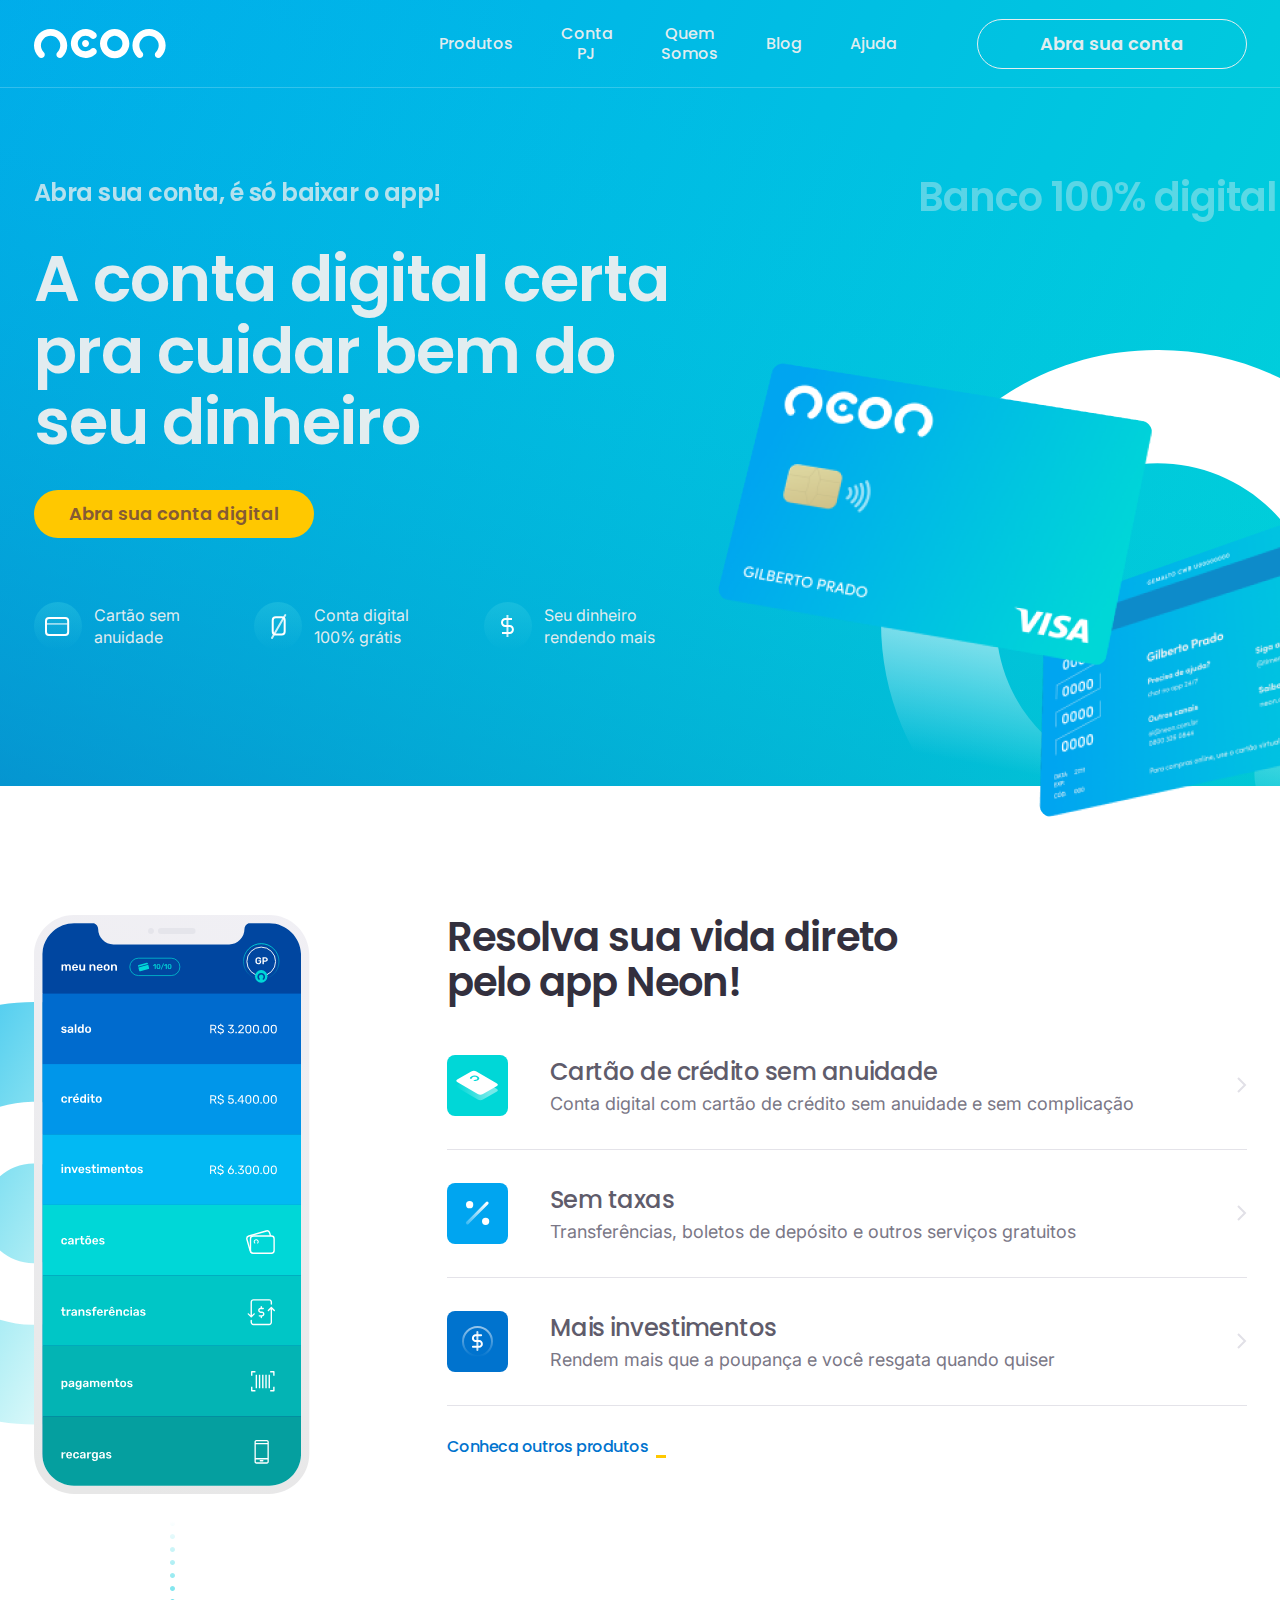
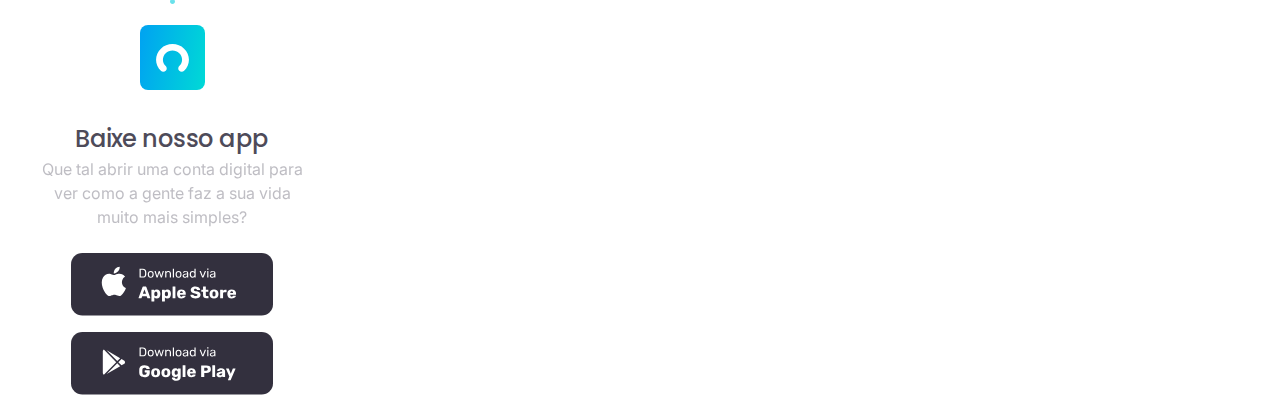
==== neon/index.html @ a4ff8232 "-neon s-card-right informacao" ====
<!DOCTYPE html>
<html lang="en">

<head>
    <meta charset="UTF-8">
    <meta http-equiv="X-UA-Compatible" content="IE=edge">
    <meta name="viewport" content="width=device-width, initial-scale=1.0">
    <title>Neon | A conta digital dos brasileiros</title>

    <!-- CSS -->
    <link rel="stylesheet" href="./src/styles/style.css">

    <!-- Google Fonts -->
    <link rel="preconnect" href="https://fonts.googleapis.com">
    <link rel="preconnect" href="https://fonts.gstatic.com" crossorigin>
    <link href="https://fonts.googleapis.com/css2?family=Inter&family=Poppins:wght@600;700&display=swap"
        rel="stylesheet">
</head>

<body>
    <header>
        <div class="container">
            <a href="" class="logo">
                <img src="./src/assets/img/logo.svg" alt="Logo Neon">
            </a>
            <nav>
                <ul>
                    <li><a href="">Produtos</a></li>
                    <li><a href="">Conta PJ</a></li>
                    <li><a href="">Quem Somos</a></li>
                    <li><a href="">Blog</a></li>
                    <li><a href="">Ajuda</a></li>
                </ul>
                <button class="btn-secondary white">Abra sua conta</button>
            </nav>
        </div>
    </header>

    <section class="s-hero">
        <div class="container">
            <div class="s-hero-left">
                <h3>
                    Abra sua conta, é só baixar o app!
                </h3>
                <h1>
                    A conta digital certa pra cuidar bem do seu dinheiro
                </h1>
                <button class="btn-primary">
                    Abra sua conta digital
                </button>

                <ul>
                    <li class="vantagens">
                        <div class="icon">
                            <img src="./src/assets/img/icon-anuidade.svg" alt="">
                        </div>
                        <span>
                            Cartão sem <br>anuidade
                        </span>
                    </li>
                    <li class="vantagens">
                        <div class="icon">
                            <img src="./src/assets/img/icon-conta-digital.svg" alt="">
                        </div>
                        <span>
                            Conta digital <br>100% grátis
                        </span>
                    </li>
                    <li class="vantagens">
                        <div class="icon">
                            <img src="./src/assets/img/icon-dinheiro.svg" alt="">
                        </div>
                        <span>
                            Seu dinheiro <br>rendendo mais
                        </span>
                    </li>
                </ul>
            </div>
            <div class="s-hero-right">
                <h2>Banco 100% digital</h2>
                <div class="image">
                    <img src="./src/assets/img/card-neon-frnt.png" class="card-front" alt="Cartão Front">
                    <img src="./src/assets/img/card-neon-back.png" class="card-back" alt="Cartão Back">
                    <img src="./src/assets/img/circle-cards-neon.svg" class="circle" alt="">
                </div>
            </div>
        </div>
    </section>

    <section class="s-card-neon">
        <div class="container">
            <div class="s-card-neon-left">
                <div class="ilustra-mockup">
                    <img src="./src/assets/img/circle-mockup.svg" alt="" class="circle">
                    <img src="./src/assets/img/mockup.svg" alt="">
                </div>
                <div class="text">
                    <div class="icon">
                        <img src="./src/assets/img/icon-neon.svg" alt="">
                    </div>
                    <div class="info-txt">
                        <h3>Baixe nosso app</h3>
                        <p>
                            Que tal abrir uma conta digital para ver como a gente faz a sua vida muito mais simples?
                        </p>
                        <ul>
                            <li>
                                <a href="" target="_blank">
                                    <img src="./src/assets/img/apple-store.svg" alt="">
                                </a>
                            </li>
                            <li>
                                <a href="" target="_blank">
                                    <img src="./src/assets/img/google-play.svg" alt="">
                                </a>
                            </li>
                        </ul>
                    </div>
                </div>
            </div>
            <div class="s-card-neon-right">
                <div class="main-text">
                    <h2>Resolva sua vida direto pelo app Neon!</h2>
                    <ul>
                        <li>
                            <div class="info">
                                <img src="./src/assets/img/icon-cartao-credito.svg" alt="" class="icon">
                                <div class="txt">
                                    <h3>
                                        Cartão de crédito sem anuidade
                                    </h3>
                                    <p>
                                        Conta digital com cartão de crédito sem anuidade e sem complicação
                                    </p>
                                </div>
                            </div>
                            <img src="./src/assets/img/arrow-right.svg" alt="">
                        </li>
                        <li>
                            <div class="info">
                                <img src="./src/assets/img/icon-taxas.svg" alt="" class="icon">
                                <div class="txt">
                                    <h3>
                                        Sem taxas 
                                    </h3>
                                    <p>
                                        Transferências, boletos de depósito e outros serviços gratuitos
                                    </p>
                                </div>
                            </div>
                            <img src="./src/assets/img/arrow-right.svg" alt="">
                        </li>
                        <li>
                            <div class="info">
                                <img src="./src/assets/img/icon-investimentos.svg">
                                <div class="txt">
                                    <h3>
                                        Mais investimentos
                                    </h3>
                                    <p>
                                        Rendem mais que a poupança e você resgata quando quiser
                                    </p>
                                </div>
                            </div>
                            <img src="./src/assets/img/arrow-right.svg" alt="">
                        </li>
                    </ul>
                    <a href="" class="btn-link">Conheca outros produtos</a>
                </div>
            </div>
        </div>
    </section>
</body>

</html>
---- neon/src/styles/style.css ----
*,::after,::before{margin:0;padding:0;list-style:none;text-decoration:none;outline:none;border:none;box-sizing:border-box;font-family:"Inter",sans-serif}img{max-width:100%;display:block}html{font-size:62.5%}html,body{overflow-x:hidden}button{background-color:rgba(0,0,0,0);cursor:pointer}.container{width:100%;max-width:1245px;padding:0 16px;margin:0 auto}h1{font-weight:600;font-size:6.4rem}h2{font-weight:600;font-size:4rem}h3{font-size:2.4rem;line-height:150%}h4{font-size:2rem;line-height:112%}h1,h2{line-height:112%;letter-spacing:-1px}h3,h4{font-weight:500;letter-spacing:-0.5px}h1,h2,h3,h4{font-family:"Poppins",sans-serif;color:#4e4b59}.btn-primary,.btn-secondary{display:inline-block;line-height:4.8rem;padding:0 2.4rem;border-radius:80px;width:100%;max-width:28rem;font-family:"Poppins";font-weight:600;font-size:1.8rem}.btn-primary{background-color:#ffc800;color:#855b35;transition:.3s ease}.btn-primary:hover{background-color:#ffdc5c}.btn-secondary{background-color:rgba(0,0,0,0);border:1px solid #00a5f0;color:#00a5f0;transition:.3s ease}.btn-secondary:hover{background-color:#00a5f0;color:rgba(240,240,240,.9411764706)}.btn-secondary.white{border:1px solid rgba(240,240,240,.9411764706);color:rgba(240,240,240,.9411764706)}.btn-secondary.white:hover{background-color:#fff;color:#01c7df}.card-depoimento{width:100%;max-width:38rem;height:20rem;background-color:rgba(241,240,245,.55);padding:40px 32px 24px;border-radius:8px}.card-depoimento .user{display:flex;flex-direction:row;align-items:center;justify-content:space-between}.card-depoimento .user strong{display:block;font-family:"Poppins",sans-serif;font-weight:600;font-size:18px;line-height:112%;letter-spacing:-1px;color:#4e4b59}.card-depoimento p{font-family:"Inter",sans-serif;font-size:1.6rem;line-height:150%;color:#5f5c6b;margin-top:24px}.vantagens{display:flex;align-items:center}.vantagens .icon{width:4.8rem;height:4.8rem;display:flex;flex-direction:row;align-items:center;justify-content:center;border-radius:50%;background:linear-gradient(180deg, rgba(53, 203, 226, 0.4) 0%, rgba(53, 202, 226, 0) 100%)}.vantagens span{font-family:"Inter";font-weight:400;font-size:1.2rem;line-height:2.2rem;color:rgba(240,240,240,.9411764706);margin-left:1.2rem;font-size:1.6rem}header{position:absolute;top:0;left:0;width:100%;height:8.8rem;display:flex;border-bottom:1px solid rgba(255,255,255,.2)}header .container{display:flex;flex-direction:row;align-items:center;justify-content:space-between}header nav{display:flex;align-items:center}header nav ul{display:flex;align-items:center;margin-right:8rem}header nav ul li{text-align:center}header nav ul li:not(:first-child){margin-left:4.8rem}header nav ul li a{font-family:"Poppins";font-weight:500;font-size:16px;line-height:125%;color:rgba(240,240,240,.9411764706);transition:.5s ease}header nav ul li a:hover{color:#ffc800}.s-hero{width:100%;height:78.6rem;background-image:url("../assets/img/bg-hero.svg");background-repeat:no-repeat;background-position:center center;padding-top:17.5rem}.s-hero .container{display:flex;flex-direction:row;align-items:flex-start;justify-content:space-between}.s-hero .s-hero-left{width:100%;max-width:68.4rem}.s-hero .s-hero-left h3{color:rgba(240,240,240,.9411764706);opacity:.8;font-weight:600}.s-hero .s-hero-left h1{color:rgba(240,240,240,.9411764706);margin:3.2rem 0}.s-hero .s-hero-left ul{margin-top:6.4rem;display:flex;align-items:center;justify-content:space-between;width:100%;max-width:62.1rem}.s-hero .s-hero-right{width:100%;max-width:76rem;margin-right:-23rem}.s-hero .s-hero-right h2{text-align:center;margin-bottom:6.7rem;color:rgba(240,240,240,.9411764706);opacity:.4;font-weight:600}.s-hero .s-hero-right .image{width:100%;height:54.1rem;top:35px;position:relative;overflow:hidden}.s-hero .s-hero-right .image img{position:absolute}.s-hero .s-hero-right .image .circle{top:2.8rem;right:4.3rem}.s-hero .s-hero-right .image .card-back{bottom:4.6rem;right:8.6rem;z-index:1}.s-hero .s-hero-right .image .card-front{top:4.1rem;left:0;z-index:2}.s-card-neon{padding-top:12.9rem}.s-card-neon .container{display:flex;flex-direction:row;align-items:flex-start;justify-content:space-between}.s-card-neon .s-card-neon-left{width:100%;max-width:27.7rem}.s-card-neon .s-card-neon-left .ilustra-mockup{width:100%;max-width:27.7rem;position:relative;margin-bottom:13rem}.s-card-neon .s-card-neon-left .ilustra-mockup .circle{position:absolute;z-index:-1;top:8.7rem;max-width:377px;left:-214px}.s-card-neon .s-card-neon-left .text{width:100%;display:flex;flex-direction:column;align-items:center}.s-card-neon .s-card-neon-left .text .icon{position:relative}.s-card-neon .s-card-neon-left .text .icon:before{content:"";width:5px;height:83px;background-image:url("../assets/img/points.svg");position:absolute;top:-104px;left:50%;margin-left:-2.5px}.s-card-neon .s-card-neon-left .text .info-txt{display:flex;flex-direction:column;align-items:center;margin-top:3.1rem}.s-card-neon .s-card-neon-left .text .info-txt h3{text-align:center;font-weight:500;font-size:2.4rem}.s-card-neon .s-card-neon-left .text .info-txt p{text-align:center;font-family:"Inter";font-weight:400;font-size:1.6rem;line-height:150%;color:#5f5c6b;opacity:.4;margin-bottom:2.4rem}.s-card-neon .s-card-neon-left .text .info-txt ul li:not(:last-child){margin-bottom:1.6rem}.s-card-neon .s-card-neon-right{width:100%;max-width:80rem}.s-card-neon .s-card-neon-right h2{max-width:48.8rem;color:#33303e;margin-bottom:4.9rem}.s-card-neon .s-card-neon-right ul{margin-bottom:3.2rem}.s-card-neon .s-card-neon-right ul li{border-bottom:1px solid rgba(225,224,231,.9);padding:3.2rem 0px;display:flex;flex-direction:row;align-items:center;justify-content:space-between}.s-card-neon .s-card-neon-right ul li:first-child{padding-top:0}.s-card-neon .s-card-neon-right ul li .info{display:flex;align-items:center}.s-card-neon .s-card-neon-right ul li .info .txt{margin-left:4.2rem}.s-card-neon .s-card-neon-right ul li .info .txt h3{color:#5f5c6b}.s-card-neon .s-card-neon-right ul li .info .txt p{font-size:1.8rem;line-height:150%;color:#7a7786}.s-card-neon .s-card-neon-right .btn-link{font-family:"Poppins",sans-serif;font-weight:500;font-size:1.6rem;line-height:112%;letter-spacing:-0.5px;color:#0073ce;position:relative}.s-card-neon .s-card-neon-right .btn-link:after{content:"";position:absolute;right:-1.8rem;bottom:0;width:1rem;height:.3rem;background-color:#ffc800}
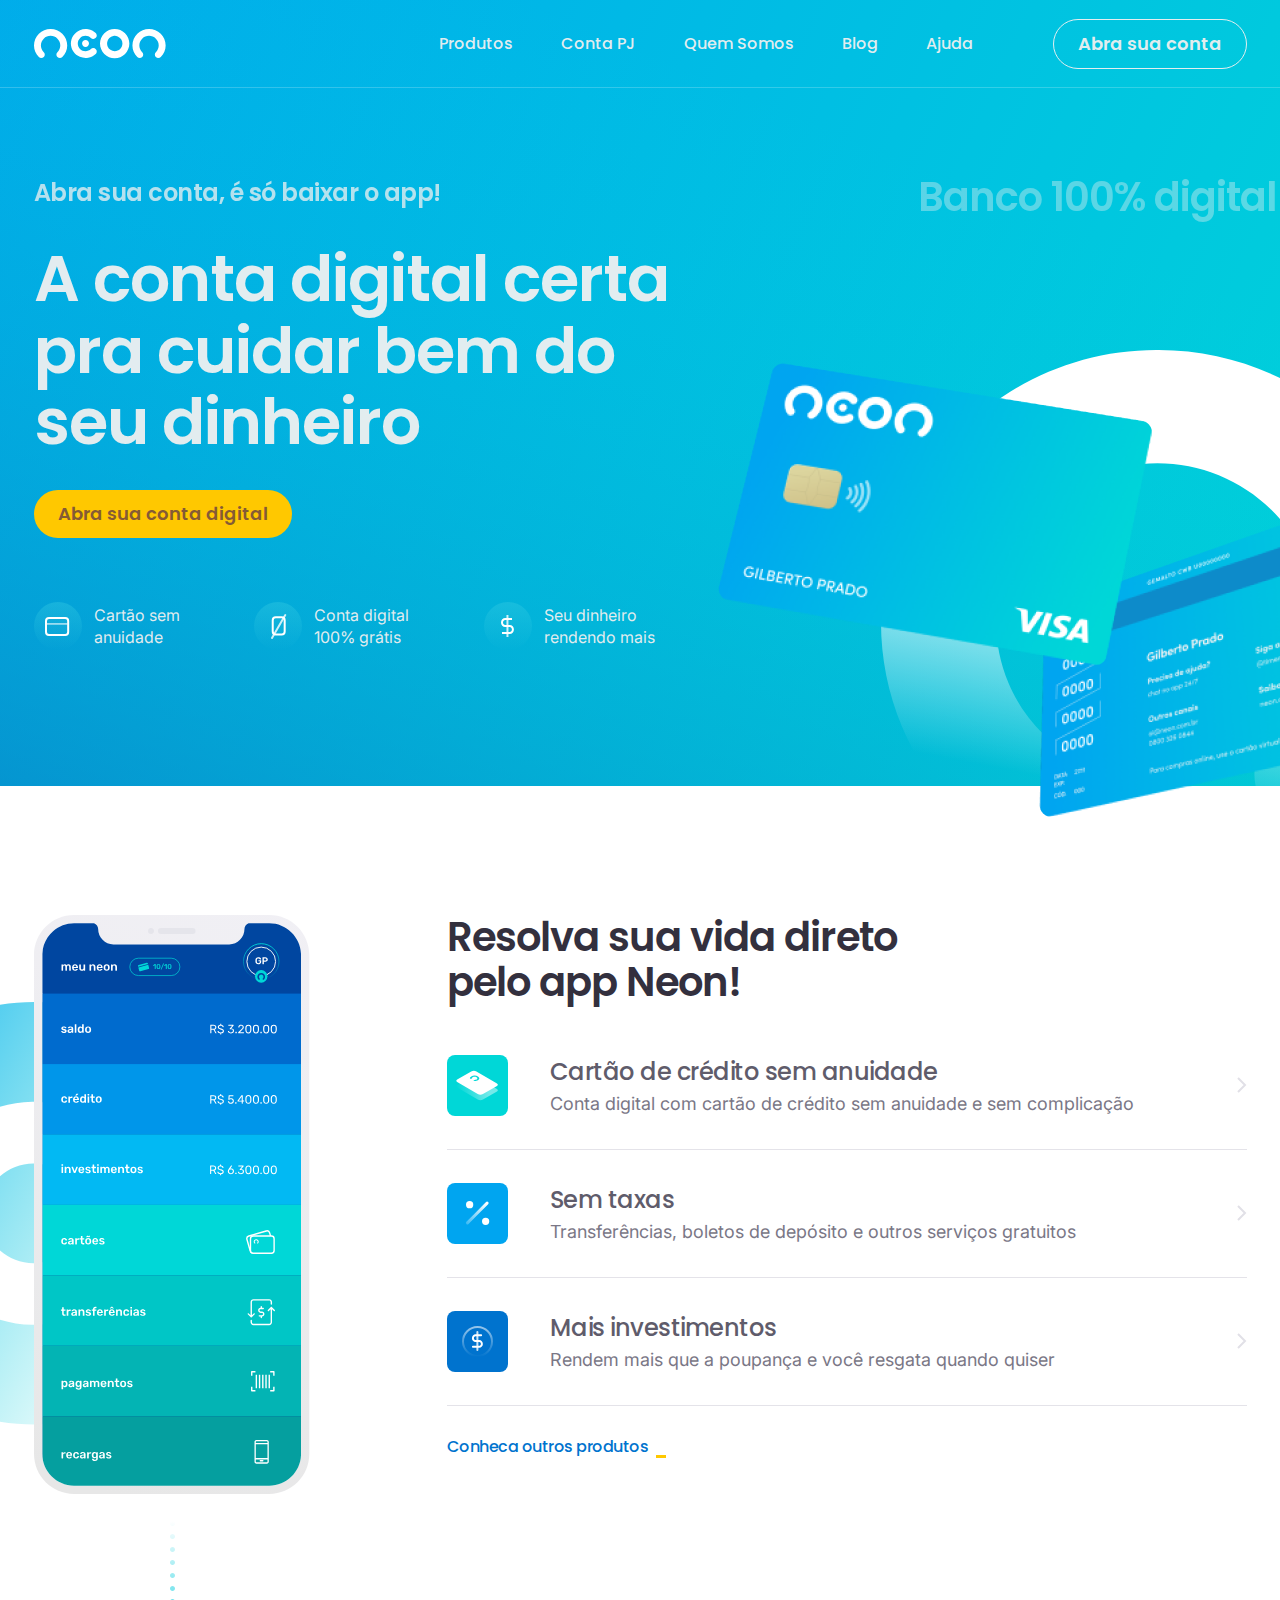
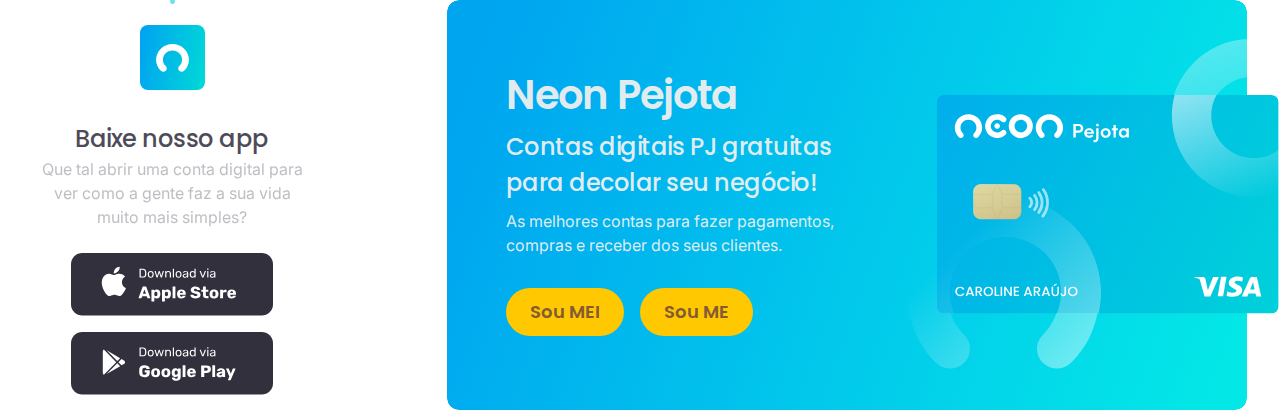
==== commit fcf4c107: "-neon s-card completo" ====
--- a/neon/index.html
+++ b/neon/index.html
@@ -167,6 +167,28 @@
                     </ul>
                     <a href="" class="btn-link">Conheca outros produtos</a>
                 </div>
+                <div class="box-card">
+                    <div class="text">
+                        <h2>
+                            Neon Pejota
+                        </h2>
+                        <h3>
+                            Contas digitais PJ gratuitas para decolar seu negócio!
+                        </h3>
+                        <p>
+                            As melhores contas para fazer pagamentos, compras e receber dos seus clientes.
+                        </p>
+                        <div class="btns">
+                            <button class="btn-primary">
+                                Sou MEI
+                            </button>
+                            <button class="btn-primary">
+                                Sou ME
+                            </button>
+                        </div>
+                    </div>
+                    <img src="./src/assets/img/card-front-pj.svg" alt="" class="image">
+                </div>
             </div>
         </div>
     </section>
--- a/neon/src/styles/style.css
+++ b/neon/src/styles/style.css
@@ -1 +1 @@
-*,::after,::before{margin:0;padding:0;list-style:none;text-decoration:none;outline:none;border:none;box-sizing:border-box;font-family:"Inter",sans-serif}img{max-width:100%;display:block}html{font-size:62.5%}html,body{overflow-x:hidden}button{background-color:rgba(0,0,0,0);cursor:pointer}.container{width:100%;max-width:1245px;padding:0 16px;margin:0 auto}h1{font-weight:600;font-size:6.4rem}h2{font-weight:600;font-size:4rem}h3{font-size:2.4rem;line-height:150%}h4{font-size:2rem;line-height:112%}h1,h2{line-height:112%;letter-spacing:-1px}h3,h4{font-weight:500;letter-spacing:-0.5px}h1,h2,h3,h4{font-family:"Poppins",sans-serif;color:#4e4b59}.btn-primary,.btn-secondary{display:inline-block;line-height:4.8rem;padding:0 2.4rem;border-radius:80px;width:100%;max-width:28rem;font-family:"Poppins";font-weight:600;font-size:1.8rem}.btn-primary{background-color:#ffc800;color:#855b35;transition:.3s ease}.btn-primary:hover{background-color:#ffdc5c}.btn-secondary{background-color:rgba(0,0,0,0);border:1px solid #00a5f0;color:#00a5f0;transition:.3s ease}.btn-secondary:hover{background-color:#00a5f0;color:rgba(240,240,240,.9411764706)}.btn-secondary.white{border:1px solid rgba(240,240,240,.9411764706);color:rgba(240,240,240,.9411764706)}.btn-secondary.white:hover{background-color:#fff;color:#01c7df}.card-depoimento{width:100%;max-width:38rem;height:20rem;background-color:rgba(241,240,245,.55);padding:40px 32px 24px;border-radius:8px}.card-depoimento .user{display:flex;flex-direction:row;align-items:center;justify-content:space-between}.card-depoimento .user strong{display:block;font-family:"Poppins",sans-serif;font-weight:600;font-size:18px;line-height:112%;letter-spacing:-1px;color:#4e4b59}.card-depoimento p{font-family:"Inter",sans-serif;font-size:1.6rem;line-height:150%;color:#5f5c6b;margin-top:24px}.vantagens{display:flex;align-items:center}.vantagens .icon{width:4.8rem;height:4.8rem;display:flex;flex-direction:row;align-items:center;justify-content:center;border-radius:50%;background:linear-gradient(180deg, rgba(53, 203, 226, 0.4) 0%, rgba(53, 202, 226, 0) 100%)}.vantagens span{font-family:"Inter";font-weight:400;font-size:1.2rem;line-height:2.2rem;color:rgba(240,240,240,.9411764706);margin-left:1.2rem;font-size:1.6rem}header{position:absolute;top:0;left:0;width:100%;height:8.8rem;display:flex;border-bottom:1px solid rgba(255,255,255,.2)}header .container{display:flex;flex-direction:row;align-items:center;justify-content:space-between}header nav{display:flex;align-items:center}header nav ul{display:flex;align-items:center;margin-right:8rem}header nav ul li{text-align:center}header nav ul li:not(:first-child){margin-left:4.8rem}header nav ul li a{font-family:"Poppins";font-weight:500;font-size:16px;line-height:125%;color:rgba(240,240,240,.9411764706);transition:.5s ease}header nav ul li a:hover{color:#ffc800}.s-hero{width:100%;height:78.6rem;background-image:url("../assets/img/bg-hero.svg");background-repeat:no-repeat;background-position:center center;padding-top:17.5rem}.s-hero .container{display:flex;flex-direction:row;align-items:flex-start;justify-content:space-between}.s-hero .s-hero-left{width:100%;max-width:68.4rem}.s-hero .s-hero-left h3{color:rgba(240,240,240,.9411764706);opacity:.8;font-weight:600}.s-hero .s-hero-left h1{color:rgba(240,240,240,.9411764706);margin:3.2rem 0}.s-hero .s-hero-left ul{margin-top:6.4rem;display:flex;align-items:center;justify-content:space-between;width:100%;max-width:62.1rem}.s-hero .s-hero-right{width:100%;max-width:76rem;margin-right:-23rem}.s-hero .s-hero-right h2{text-align:center;margin-bottom:6.7rem;color:rgba(240,240,240,.9411764706);opacity:.4;font-weight:600}.s-hero .s-hero-right .image{width:100%;height:54.1rem;top:35px;position:relative;overflow:hidden}.s-hero .s-hero-right .image img{position:absolute}.s-hero .s-hero-right .image .circle{top:2.8rem;right:4.3rem}.s-hero .s-hero-right .image .card-back{bottom:4.6rem;right:8.6rem;z-index:1}.s-hero .s-hero-right .image .card-front{top:4.1rem;left:0;z-index:2}.s-card-neon{padding-top:12.9rem}.s-card-neon .container{display:flex;flex-direction:row;align-items:flex-start;justify-content:space-between}.s-card-neon .s-card-neon-left{width:100%;max-width:27.7rem}.s-card-neon .s-card-neon-left .ilustra-mockup{width:100%;max-width:27.7rem;position:relative;margin-bottom:13rem}.s-card-neon .s-card-neon-left .ilustra-mockup .circle{position:absolute;z-index:-1;top:8.7rem;max-width:377px;left:-214px}.s-card-neon .s-card-neon-left .text{width:100%;display:flex;flex-direction:column;align-items:center}.s-card-neon .s-card-neon-left .text .icon{position:relative}.s-card-neon .s-card-neon-left .text .icon:before{content:"";width:5px;height:83px;background-image:url("../assets/img/points.svg");position:absolute;top:-104px;left:50%;margin-left:-2.5px}.s-card-neon .s-card-neon-left .text .info-txt{display:flex;flex-direction:column;align-items:center;margin-top:3.1rem}.s-card-neon .s-card-neon-left .text .info-txt h3{text-align:center;font-weight:500;font-size:2.4rem}.s-card-neon .s-card-neon-left .text .info-txt p{text-align:center;font-family:"Inter";font-weight:400;font-size:1.6rem;line-height:150%;color:#5f5c6b;opacity:.4;margin-bottom:2.4rem}.s-card-neon .s-card-neon-left .text .info-txt ul li:not(:last-child){margin-bottom:1.6rem}.s-card-neon .s-card-neon-right{width:100%;max-width:80rem}.s-card-neon .s-card-neon-right h2{max-width:48.8rem;color:#33303e;margin-bottom:4.9rem}.s-card-neon .s-card-neon-right ul{margin-bottom:3.2rem}.s-card-neon .s-card-neon-right ul li{border-bottom:1px solid rgba(225,224,231,.9);padding:3.2rem 0px;display:flex;flex-direction:row;align-items:center;justify-content:space-between}.s-card-neon .s-card-neon-right ul li:first-child{padding-top:0}.s-card-neon .s-card-neon-right ul li .info{display:flex;align-items:center}.s-card-neon .s-card-neon-right ul li .info .txt{margin-left:4.2rem}.s-card-neon .s-card-neon-right ul li .info .txt h3{color:#5f5c6b}.s-card-neon .s-card-neon-right ul li .info .txt p{font-size:1.8rem;line-height:150%;color:#7a7786}.s-card-neon .s-card-neon-right .btn-link{font-family:"Poppins",sans-serif;font-weight:500;font-size:1.6rem;line-height:112%;letter-spacing:-0.5px;color:#0073ce;position:relative}.s-card-neon .s-card-neon-right .btn-link:after{content:"";position:absolute;right:-1.8rem;bottom:0;width:1rem;height:.3rem;background-color:#ffc800}+*,::after,::before{margin:0;padding:0;list-style:none;text-decoration:none;outline:none;border:none;box-sizing:border-box;font-family:"Inter",sans-serif}img{max-width:100%;display:block}html{font-size:62.5%}html,body{overflow-x:hidden}button{background-color:rgba(0,0,0,0);cursor:pointer}.container{width:100%;max-width:1245px;padding:0 16px;margin:0 auto}h1{font-weight:600;font-size:6.4rem}h2{font-weight:600;font-size:4rem}h3{font-size:2.4rem;line-height:150%}h4{font-size:2rem;line-height:112%}h1,h2{line-height:112%;letter-spacing:-1px}h3,h4{font-weight:500;letter-spacing:-0.5px}h1,h2,h3,h4{font-family:"Poppins",sans-serif;color:#4e4b59}.btn-primary,.btn-secondary{display:inline-block;line-height:4.8rem;padding:0 2.4rem;border-radius:80px;max-width:28rem;font-family:"Poppins";font-weight:600;font-size:1.8rem}.btn-primary{background-color:#ffc800;color:#855b35;transition:.3s ease}.btn-primary:hover{background-color:#ffdc5c}.btn-secondary{background-color:rgba(0,0,0,0);border:1px solid #00a5f0;color:#00a5f0;transition:.3s ease}.btn-secondary:hover{background-color:#00a5f0;color:rgba(240,240,240,.9411764706)}.btn-secondary.white{border:1px solid rgba(240,240,240,.9411764706);color:rgba(240,240,240,.9411764706)}.btn-secondary.white:hover{background-color:#fff;color:#01c7df}.card-depoimento{width:100%;max-width:38rem;height:20rem;background-color:rgba(241,240,245,.55);padding:40px 32px 24px;border-radius:8px}.card-depoimento .user{display:flex;flex-direction:row;align-items:center;justify-content:space-between}.card-depoimento .user strong{display:block;font-family:"Poppins",sans-serif;font-weight:600;font-size:18px;line-height:112%;letter-spacing:-1px;color:#4e4b59}.card-depoimento p{font-family:"Inter",sans-serif;font-size:1.6rem;line-height:150%;color:#5f5c6b;margin-top:24px}.vantagens{display:flex;align-items:center}.vantagens .icon{width:4.8rem;height:4.8rem;display:flex;flex-direction:row;align-items:center;justify-content:center;border-radius:50%;background:linear-gradient(180deg, rgba(53, 203, 226, 0.4) 0%, rgba(53, 202, 226, 0) 100%)}.vantagens span{font-family:"Inter";font-weight:400;font-size:1.2rem;line-height:2.2rem;color:rgba(240,240,240,.9411764706);margin-left:1.2rem;font-size:1.6rem}header{position:absolute;top:0;left:0;width:100%;height:8.8rem;display:flex;border-bottom:1px solid rgba(255,255,255,.2)}header .container{display:flex;flex-direction:row;align-items:center;justify-content:space-between}header nav{display:flex;align-items:center}header nav ul{display:flex;align-items:center;margin-right:8rem}header nav ul li{text-align:center}header nav ul li:not(:first-child){margin-left:4.8rem}header nav ul li a{font-family:"Poppins";font-weight:500;font-size:16px;line-height:125%;color:rgba(240,240,240,.9411764706);transition:.5s ease}header nav ul li a:hover{color:#ffc800}.s-hero{width:100%;height:78.6rem;background-image:url("../assets/img/bg-hero.svg");background-repeat:no-repeat;background-position:center center;padding-top:17.5rem}.s-hero .container{display:flex;flex-direction:row;align-items:flex-start;justify-content:space-between}.s-hero .s-hero-left{width:100%;max-width:68.4rem}.s-hero .s-hero-left h3{color:rgba(240,240,240,.9411764706);opacity:.8;font-weight:600}.s-hero .s-hero-left h1{color:rgba(240,240,240,.9411764706);margin:3.2rem 0}.s-hero .s-hero-left ul{margin-top:6.4rem;display:flex;align-items:center;justify-content:space-between;width:100%;max-width:62.1rem}.s-hero .s-hero-right{width:100%;max-width:76rem;margin-right:-23rem}.s-hero .s-hero-right h2{text-align:center;margin-bottom:6.7rem;color:rgba(240,240,240,.9411764706);opacity:.4;font-weight:600}.s-hero .s-hero-right .image{width:100%;height:54.1rem;top:35px;position:relative;overflow:hidden}.s-hero .s-hero-right .image img{position:absolute}.s-hero .s-hero-right .image .circle{top:2.8rem;right:4.3rem}.s-hero .s-hero-right .image .card-back{bottom:4.6rem;right:8.6rem;z-index:1}.s-hero .s-hero-right .image .card-front{top:4.1rem;left:0;z-index:2}.s-card-neon{padding-top:12.9rem}.s-card-neon .container{display:flex;flex-direction:row;align-items:flex-start;justify-content:space-between}.s-card-neon .s-card-neon-left{width:100%;max-width:27.7rem}.s-card-neon .s-card-neon-left .ilustra-mockup{width:100%;max-width:27.7rem;position:relative;margin-bottom:13rem}.s-card-neon .s-card-neon-left .ilustra-mockup .circle{position:absolute;z-index:-1;top:8.7rem;max-width:377px;left:-214px}.s-card-neon .s-card-neon-left .text{width:100%;display:flex;flex-direction:column;align-items:center}.s-card-neon .s-card-neon-left .text .icon{position:relative}.s-card-neon .s-card-neon-left .text .icon:before{content:"";width:5px;height:83px;background-image:url("../assets/img/points.svg");position:absolute;top:-104px;left:50%;margin-left:-2.5px}.s-card-neon .s-card-neon-left .text .info-txt{display:flex;flex-direction:column;align-items:center;margin-top:3.1rem}.s-card-neon .s-card-neon-left .text .info-txt h3{text-align:center;font-weight:500;font-size:2.4rem}.s-card-neon .s-card-neon-left .text .info-txt p{text-align:center;font-family:"Inter";font-weight:400;font-size:1.6rem;line-height:150%;color:#5f5c6b;opacity:.4;margin-bottom:2.4rem}.s-card-neon .s-card-neon-left .text .info-txt ul li:not(:last-child){margin-bottom:1.6rem}.s-card-neon .s-card-neon-right{width:100%;max-width:80rem}.s-card-neon .s-card-neon-right .main-text{margin-bottom:14.4rem}.s-card-neon .s-card-neon-right .main-text h2{max-width:48.8rem;color:#33303e;margin-bottom:4.9rem}.s-card-neon .s-card-neon-right .main-text ul{margin-bottom:3.2rem}.s-card-neon .s-card-neon-right .main-text ul li{border-bottom:1px solid rgba(225,224,231,.9);padding:3.2rem 0px;display:flex;flex-direction:row;align-items:center;justify-content:space-between}.s-card-neon .s-card-neon-right .main-text ul li:first-child{padding-top:0}.s-card-neon .s-card-neon-right .main-text ul li .info{display:flex;align-items:center}.s-card-neon .s-card-neon-right .main-text ul li .info .txt{margin-left:4.2rem}.s-card-neon .s-card-neon-right .main-text ul li .info .txt h3{color:#5f5c6b}.s-card-neon .s-card-neon-right .main-text ul li .info .txt p{font-size:1.8rem;line-height:150%;color:#7a7786}.s-card-neon .s-card-neon-right .main-text .btn-link{font-family:"Poppins",sans-serif;font-weight:500;font-size:1.6rem;line-height:112%;letter-spacing:-0.5px;color:#0073ce;position:relative}.s-card-neon .s-card-neon-right .main-text .btn-link:after{content:"";position:absolute;right:-1.8rem;bottom:0;width:1rem;height:.3rem;background-color:#ffc800}.s-card-neon .s-card-neon-right .box-card{width:100%;height:41rem;background-image:url(../assets/img/bg-box-card-neon.svg);background-position:center center;background-repeat:no-repeat;border-radius:1.2rem;display:flex;align-items:center;justify-content:space-between;padding-left:5.9rem}.s-card-neon .s-card-neon-right .box-card .text{width:100%;max-width:38rem}.s-card-neon .s-card-neon-right .box-card .text h2{color:rgba(240,240,240,.9411764706);margin-bottom:1.1rem}.s-card-neon .s-card-neon-right .box-card .text h3{color:rgba(240,240,240,.9411764706);max-width:32.7rem;margin-bottom:.8rem}.s-card-neon .s-card-neon-right .box-card .text p{font-family:"Inter",sans-serif;font-weight:400;font-size:1.6rem;line-height:150%;color:rgba(240,240,240,.9411764706);margin-bottom:3.1rem}.s-card-neon .s-card-neon-right .box-card .text .btns{display:flex;align-items:center}.s-card-neon .s-card-neon-right .box-card .text .btns button:not(:first-child){margin-left:1.6rem}.s-card-neon .s-card-neon-right .box-card .image{margin-right:-3.2rem}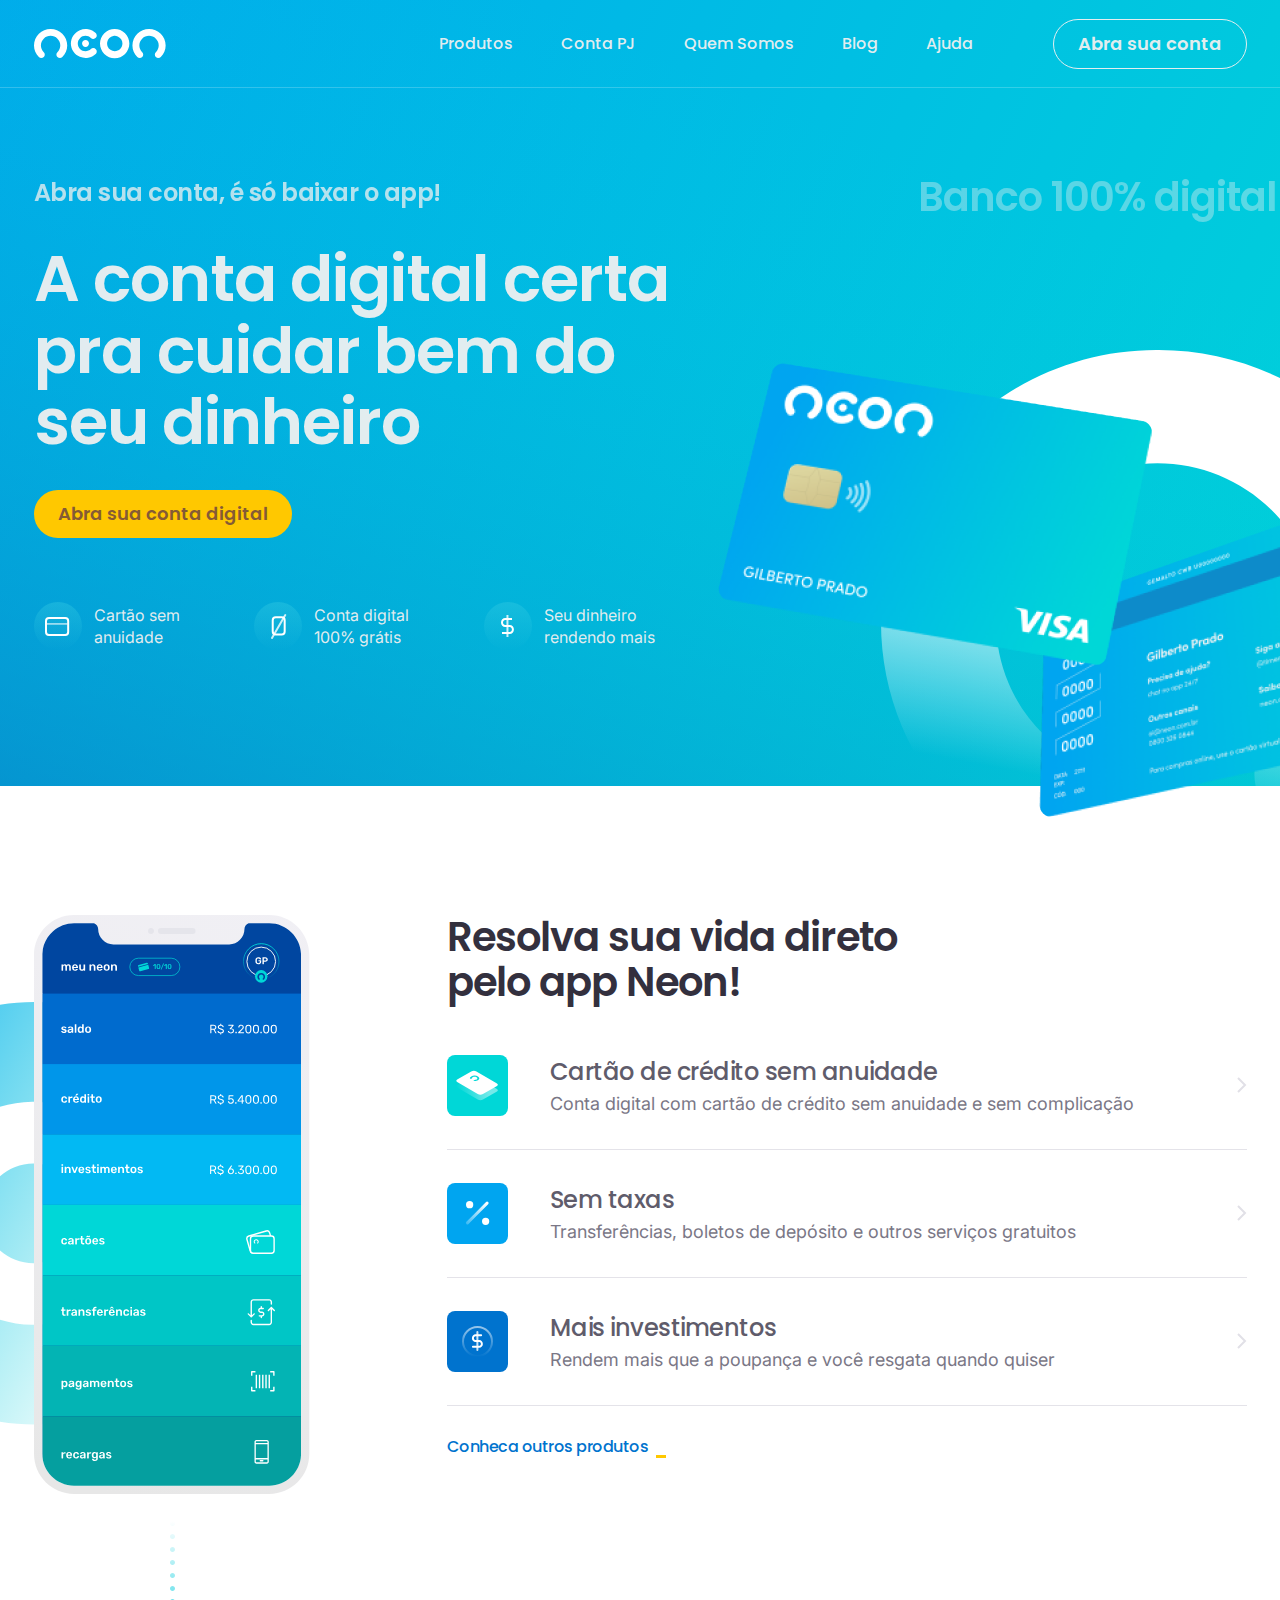
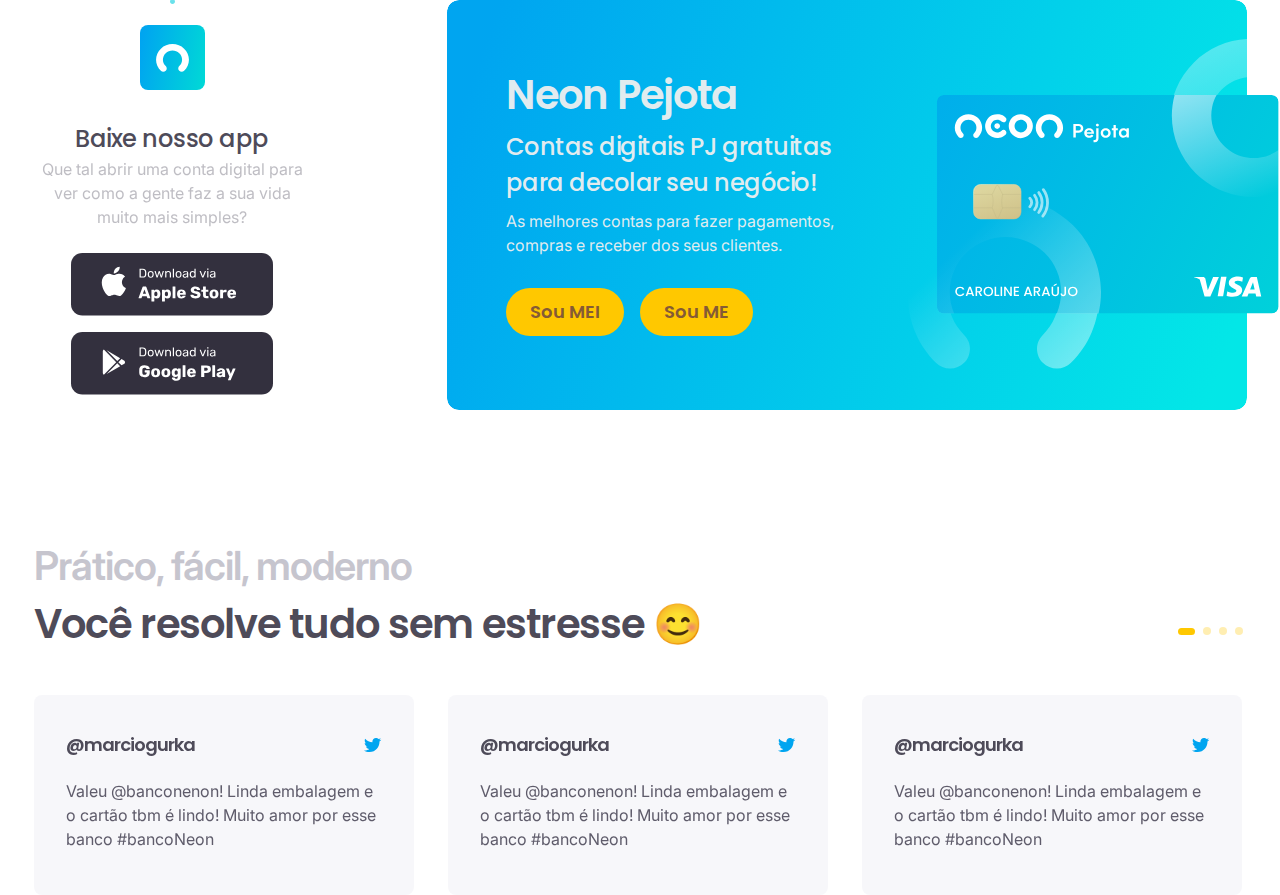
==== commit c305d13c: "-neon s-depoimentos completo" ====
--- a/neon/index.html
+++ b/neon/index.html
@@ -6,6 +6,10 @@
     <meta http-equiv="X-UA-Compatible" content="IE=edge">
     <meta name="viewport" content="width=device-width, initial-scale=1.0">
     <title>Neon | A conta digital dos brasileiros</title>
+
+    <!-- Swiper -->
+
+    <link rel="stylesheet" href="https://cdn.jsdelivr.net/npm/swiper@8/swiper-bundle.min.css" />
 
     <!-- CSS -->
     <link rel="stylesheet" href="./src/styles/style.css">
@@ -141,7 +145,7 @@
                                 <img src="./src/assets/img/icon-taxas.svg" alt="" class="icon">
                                 <div class="txt">
                                     <h3>
-                                        Sem taxas 
+                                        Sem taxas
                                     </h3>
                                     <p>
                                         Transferências, boletos de depósito e outros serviços gratuitos
@@ -192,6 +196,105 @@
             </div>
         </div>
     </section>
+
+    <section class="s-depoimento">
+        <div class="container">
+            <div class="top">
+                <h2>
+                    <span>
+                        Prático, fácil, moderno
+                    </span>
+                    Você resolve tudo sem estresse 😊
+                </h2>
+                <div class="swiper-pagination"></div>
+            </div>
+
+            <div class="slide-depoimentos">
+                <div class="swiper-wrapper">
+                    <div class="swiper-slide">
+                        <div class="card-depoimento">
+                            <div class="user">
+                                <strong>@marciogurka</strong>
+                                <img src="./src/assets/img/icon-twiiter.svg" alt="">
+                            </div>
+                            <p>
+                                Valeu @banconenon! Linda embalagem e o cartão tbm é lindo! Muito amor por esse banco #bancoNeon
+                            </p>
+                        </div>
+                    </div>
+                    <div class="swiper-slide">
+                        <div class="card-depoimento">
+                            <div class="user">
+                                <strong>@marciogurka</strong>
+                                <img src="./src/assets/img/icon-twiiter.svg" alt="">
+                            </div>
+                            <p>
+                                Valeu @banconenon! Linda embalagem e o cartão tbm é lindo! Muito amor por esse banco #bancoNeon
+                            </p>
+                        </div>
+                    </div>
+                    <div class="swiper-slide">
+                        <div class="card-depoimento">
+                            <div class="user">
+                                <strong>@marciogurka</strong>
+                                <img src="./src/assets/img/icon-twiiter.svg" alt="">
+                            </div>
+                            <p>
+                                Valeu @banconenon! Linda embalagem e o cartão tbm é lindo! Muito amor por esse banco #bancoNeon
+                            </p>
+                        </div>
+                    </div>
+                    <div class="swiper-slide">
+                        <div class="card-depoimento">
+                            <div class="user">
+                                <strong>@marciogurka</strong>
+                                <img src="./src/assets/img/icon-twiiter.svg" alt="">
+                            </div>
+                            <p>
+                                Valeu @banconenon! Linda embalagem e o cartão tbm é lindo! Muito amor por esse banco #bancoNeon
+                            </p>
+                        </div>
+                    </div>
+                    <div class="swiper-slide">
+                        <div class="card-depoimento">
+                            <div class="user">
+                                <strong>@marciogurka</strong>
+                                <img src="./src/assets/img/icon-twiiter.svg" alt="">
+                            </div>
+                            <p>
+                                Valeu @banconenon! Linda embalagem e o cartão tbm é lindo! Muito amor por esse banco #bancoNeon
+                            </p>
+                        </div>
+                    </div>
+                    <div class="swiper-slide">
+                        <div class="card-depoimento">
+                            <div class="user">
+                                <strong>@marciogurka</strong>
+                                <img src="./src/assets/img/icon-twiiter.svg" alt="">
+                            </div>
+                            <p>
+                                Valeu @banconenon! Linda embalagem e o cartão tbm é lindo! Muito amor por esse banco #bancoNeon
+                            </p>
+                        </div>
+                    </div>
+                </div>
+            </div>
+        </div>
+    </section>
+
+
+    <script src="https://cdn.jsdelivr.net/npm/swiper@8/swiper-bundle.min.js"></script>
+
+    <script>
+        var swiper = new Swiper(".slide-depoimentos", {
+            slidesPerView: 3,
+            spaceBetween: 30,
+            pagination: {
+                el: ".s-depoimento .top .swiper-pagination",
+                clickable: true,
+            },
+        });
+    </script>
 </body>
 
 </html>--- a/neon/src/styles/style.css
+++ b/neon/src/styles/style.css
@@ -1 +1 @@
-*,::after,::before{margin:0;padding:0;list-style:none;text-decoration:none;outline:none;border:none;box-sizing:border-box;font-family:"Inter",sans-serif}img{max-width:100%;display:block}html{font-size:62.5%}html,body{overflow-x:hidden}button{background-color:rgba(0,0,0,0);cursor:pointer}.container{width:100%;max-width:1245px;padding:0 16px;margin:0 auto}h1{font-weight:600;font-size:6.4rem}h2{font-weight:600;font-size:4rem}h3{font-size:2.4rem;line-height:150%}h4{font-size:2rem;line-height:112%}h1,h2{line-height:112%;letter-spacing:-1px}h3,h4{font-weight:500;letter-spacing:-0.5px}h1,h2,h3,h4{font-family:"Poppins",sans-serif;color:#4e4b59}.btn-primary,.btn-secondary{display:inline-block;line-height:4.8rem;padding:0 2.4rem;border-radius:80px;max-width:28rem;font-family:"Poppins";font-weight:600;font-size:1.8rem}.btn-primary{background-color:#ffc800;color:#855b35;transition:.3s ease}.btn-primary:hover{background-color:#ffdc5c}.btn-secondary{background-color:rgba(0,0,0,0);border:1px solid #00a5f0;color:#00a5f0;transition:.3s ease}.btn-secondary:hover{background-color:#00a5f0;color:rgba(240,240,240,.9411764706)}.btn-secondary.white{border:1px solid rgba(240,240,240,.9411764706);color:rgba(240,240,240,.9411764706)}.btn-secondary.white:hover{background-color:#fff;color:#01c7df}.card-depoimento{width:100%;max-width:38rem;height:20rem;background-color:rgba(241,240,245,.55);padding:40px 32px 24px;border-radius:8px}.card-depoimento .user{display:flex;flex-direction:row;align-items:center;justify-content:space-between}.card-depoimento .user strong{display:block;font-family:"Poppins",sans-serif;font-weight:600;font-size:18px;line-height:112%;letter-spacing:-1px;color:#4e4b59}.card-depoimento p{font-family:"Inter",sans-serif;font-size:1.6rem;line-height:150%;color:#5f5c6b;margin-top:24px}.vantagens{display:flex;align-items:center}.vantagens .icon{width:4.8rem;height:4.8rem;display:flex;flex-direction:row;align-items:center;justify-content:center;border-radius:50%;background:linear-gradient(180deg, rgba(53, 203, 226, 0.4) 0%, rgba(53, 202, 226, 0) 100%)}.vantagens span{font-family:"Inter";font-weight:400;font-size:1.2rem;line-height:2.2rem;color:rgba(240,240,240,.9411764706);margin-left:1.2rem;font-size:1.6rem}header{position:absolute;top:0;left:0;width:100%;height:8.8rem;display:flex;border-bottom:1px solid rgba(255,255,255,.2)}header .container{display:flex;flex-direction:row;align-items:center;justify-content:space-between}header nav{display:flex;align-items:center}header nav ul{display:flex;align-items:center;margin-right:8rem}header nav ul li{text-align:center}header nav ul li:not(:first-child){margin-left:4.8rem}header nav ul li a{font-family:"Poppins";font-weight:500;font-size:16px;line-height:125%;color:rgba(240,240,240,.9411764706);transition:.5s ease}header nav ul li a:hover{color:#ffc800}.s-hero{width:100%;height:78.6rem;background-image:url("../assets/img/bg-hero.svg");background-repeat:no-repeat;background-position:center center;padding-top:17.5rem}.s-hero .container{display:flex;flex-direction:row;align-items:flex-start;justify-content:space-between}.s-hero .s-hero-left{width:100%;max-width:68.4rem}.s-hero .s-hero-left h3{color:rgba(240,240,240,.9411764706);opacity:.8;font-weight:600}.s-hero .s-hero-left h1{color:rgba(240,240,240,.9411764706);margin:3.2rem 0}.s-hero .s-hero-left ul{margin-top:6.4rem;display:flex;align-items:center;justify-content:space-between;width:100%;max-width:62.1rem}.s-hero .s-hero-right{width:100%;max-width:76rem;margin-right:-23rem}.s-hero .s-hero-right h2{text-align:center;margin-bottom:6.7rem;color:rgba(240,240,240,.9411764706);opacity:.4;font-weight:600}.s-hero .s-hero-right .image{width:100%;height:54.1rem;top:35px;position:relative;overflow:hidden}.s-hero .s-hero-right .image img{position:absolute}.s-hero .s-hero-right .image .circle{top:2.8rem;right:4.3rem}.s-hero .s-hero-right .image .card-back{bottom:4.6rem;right:8.6rem;z-index:1}.s-hero .s-hero-right .image .card-front{top:4.1rem;left:0;z-index:2}.s-card-neon{padding-top:12.9rem}.s-card-neon .container{display:flex;flex-direction:row;align-items:flex-start;justify-content:space-between}.s-card-neon .s-card-neon-left{width:100%;max-width:27.7rem}.s-card-neon .s-card-neon-left .ilustra-mockup{width:100%;max-width:27.7rem;position:relative;margin-bottom:13rem}.s-card-neon .s-card-neon-left .ilustra-mockup .circle{position:absolute;z-index:-1;top:8.7rem;max-width:377px;left:-214px}.s-card-neon .s-card-neon-left .text{width:100%;display:flex;flex-direction:column;align-items:center}.s-card-neon .s-card-neon-left .text .icon{position:relative}.s-card-neon .s-card-neon-left .text .icon:before{content:"";width:5px;height:83px;background-image:url("../assets/img/points.svg");position:absolute;top:-104px;left:50%;margin-left:-2.5px}.s-card-neon .s-card-neon-left .text .info-txt{display:flex;flex-direction:column;align-items:center;margin-top:3.1rem}.s-card-neon .s-card-neon-left .text .info-txt h3{text-align:center;font-weight:500;font-size:2.4rem}.s-card-neon .s-card-neon-left .text .info-txt p{text-align:center;font-family:"Inter";font-weight:400;font-size:1.6rem;line-height:150%;color:#5f5c6b;opacity:.4;margin-bottom:2.4rem}.s-card-neon .s-card-neon-left .text .info-txt ul li:not(:last-child){margin-bottom:1.6rem}.s-card-neon .s-card-neon-right{width:100%;max-width:80rem}.s-card-neon .s-card-neon-right .main-text{margin-bottom:14.4rem}.s-card-neon .s-card-neon-right .main-text h2{max-width:48.8rem;color:#33303e;margin-bottom:4.9rem}.s-card-neon .s-card-neon-right .main-text ul{margin-bottom:3.2rem}.s-card-neon .s-card-neon-right .main-text ul li{border-bottom:1px solid rgba(225,224,231,.9);padding:3.2rem 0px;display:flex;flex-direction:row;align-items:center;justify-content:space-between}.s-card-neon .s-card-neon-right .main-text ul li:first-child{padding-top:0}.s-card-neon .s-card-neon-right .main-text ul li .info{display:flex;align-items:center}.s-card-neon .s-card-neon-right .main-text ul li .info .txt{margin-left:4.2rem}.s-card-neon .s-card-neon-right .main-text ul li .info .txt h3{color:#5f5c6b}.s-card-neon .s-card-neon-right .main-text ul li .info .txt p{font-size:1.8rem;line-height:150%;color:#7a7786}.s-card-neon .s-card-neon-right .main-text .btn-link{font-family:"Poppins",sans-serif;font-weight:500;font-size:1.6rem;line-height:112%;letter-spacing:-0.5px;color:#0073ce;position:relative}.s-card-neon .s-card-neon-right .main-text .btn-link:after{content:"";position:absolute;right:-1.8rem;bottom:0;width:1rem;height:.3rem;background-color:#ffc800}.s-card-neon .s-card-neon-right .box-card{width:100%;height:41rem;background-image:url(../assets/img/bg-box-card-neon.svg);background-position:center center;background-repeat:no-repeat;border-radius:1.2rem;display:flex;align-items:center;justify-content:space-between;padding-left:5.9rem}.s-card-neon .s-card-neon-right .box-card .text{width:100%;max-width:38rem}.s-card-neon .s-card-neon-right .box-card .text h2{color:rgba(240,240,240,.9411764706);margin-bottom:1.1rem}.s-card-neon .s-card-neon-right .box-card .text h3{color:rgba(240,240,240,.9411764706);max-width:32.7rem;margin-bottom:.8rem}.s-card-neon .s-card-neon-right .box-card .text p{font-family:"Inter",sans-serif;font-weight:400;font-size:1.6rem;line-height:150%;color:rgba(240,240,240,.9411764706);margin-bottom:3.1rem}.s-card-neon .s-card-neon-right .box-card .text .btns{display:flex;align-items:center}.s-card-neon .s-card-neon-right .box-card .text .btns button:not(:first-child){margin-left:1.6rem}.s-card-neon .s-card-neon-right .box-card .image{margin-right:-3.2rem}+*,::after,::before{margin:0;padding:0;list-style:none;text-decoration:none;outline:none;border:none;box-sizing:border-box;font-family:"Inter",sans-serif}img{max-width:100%;display:block}html{font-size:62.5%}html,body{overflow-x:hidden}button{background-color:rgba(0,0,0,0);cursor:pointer}.container{width:100%;max-width:1245px;padding:0 16px;margin:0 auto}h1{font-weight:600;font-size:6.4rem}h2{font-weight:600;font-size:4rem}h3{font-size:2.4rem;line-height:150%}h4{font-size:2rem;line-height:112%}h1,h2{line-height:112%;letter-spacing:-1px}h3,h4{font-weight:500;letter-spacing:-0.5px}h1,h2,h3,h4{font-family:"Poppins",sans-serif;color:#4e4b59}.btn-primary,.btn-secondary{display:inline-block;line-height:4.8rem;padding:0 2.4rem;border-radius:80px;max-width:28rem;font-family:"Poppins";font-weight:600;font-size:1.8rem}.btn-primary{background-color:#ffc800;color:#855b35;transition:.3s ease}.btn-primary:hover{background-color:#ffdc5c}.btn-secondary{background-color:rgba(0,0,0,0);border:1px solid #00a5f0;color:#00a5f0;transition:.3s ease}.btn-secondary:hover{background-color:#00a5f0;color:rgba(240,240,240,.9411764706)}.btn-secondary.white{border:1px solid rgba(240,240,240,.9411764706);color:rgba(240,240,240,.9411764706)}.btn-secondary.white:hover{background-color:#fff;color:#01c7df}.card-depoimento{width:100%;max-width:38rem;height:20rem;background-color:rgba(241,240,245,.55);padding:40px 32px 24px;border-radius:8px}.card-depoimento .user{display:flex;flex-direction:row;align-items:center;justify-content:space-between}.card-depoimento .user strong{display:block;font-family:"Poppins",sans-serif;font-weight:600;font-size:18px;line-height:112%;letter-spacing:-1px;color:#4e4b59}.card-depoimento p{font-family:"Inter",sans-serif;font-size:1.6rem;line-height:150%;color:#5f5c6b;margin-top:24px}.vantagens{display:flex;align-items:center}.vantagens .icon{width:4.8rem;height:4.8rem;display:flex;flex-direction:row;align-items:center;justify-content:center;border-radius:50%;background:linear-gradient(180deg, rgba(53, 203, 226, 0.4) 0%, rgba(53, 202, 226, 0) 100%)}.vantagens span{font-family:"Inter";font-weight:400;font-size:1.2rem;line-height:2.2rem;color:rgba(240,240,240,.9411764706);margin-left:1.2rem;font-size:1.6rem}header{position:absolute;top:0;left:0;width:100%;height:8.8rem;display:flex;border-bottom:1px solid rgba(255,255,255,.2)}header .container{display:flex;flex-direction:row;align-items:center;justify-content:space-between}header nav{display:flex;align-items:center}header nav ul{display:flex;align-items:center;margin-right:8rem}header nav ul li{text-align:center}header nav ul li:not(:first-child){margin-left:4.8rem}header nav ul li a{font-family:"Poppins";font-weight:500;font-size:16px;line-height:125%;color:rgba(240,240,240,.9411764706);transition:.5s ease}header nav ul li a:hover{color:#ffc800}.s-hero{width:100%;height:78.6rem;background-image:url("../assets/img/bg-hero.svg");background-repeat:no-repeat;background-position:center center;padding-top:17.5rem}.s-hero .container{display:flex;flex-direction:row;align-items:flex-start;justify-content:space-between}.s-hero .s-hero-left{width:100%;max-width:68.4rem}.s-hero .s-hero-left h3{color:rgba(240,240,240,.9411764706);opacity:.8;font-weight:600}.s-hero .s-hero-left h1{color:rgba(240,240,240,.9411764706);margin:3.2rem 0}.s-hero .s-hero-left ul{margin-top:6.4rem;display:flex;align-items:center;justify-content:space-between;width:100%;max-width:62.1rem}.s-hero .s-hero-right{width:100%;max-width:76rem;margin-right:-23rem}.s-hero .s-hero-right h2{text-align:center;margin-bottom:6.7rem;color:rgba(240,240,240,.9411764706);opacity:.4;font-weight:600}.s-hero .s-hero-right .image{width:100%;height:54.1rem;top:35px;position:relative;overflow:hidden}.s-hero .s-hero-right .image img{position:absolute}.s-hero .s-hero-right .image .circle{top:2.8rem;right:4.3rem}.s-hero .s-hero-right .image .card-back{bottom:4.6rem;right:8.6rem;z-index:1}.s-hero .s-hero-right .image .card-front{top:4.1rem;left:0;z-index:2}.s-card-neon{padding-top:12.9rem}.s-card-neon .container{display:flex;flex-direction:row;align-items:flex-start;justify-content:space-between}.s-card-neon .s-card-neon-left{width:100%;max-width:27.7rem}.s-card-neon .s-card-neon-left .ilustra-mockup{width:100%;max-width:27.7rem;position:relative;margin-bottom:13rem}.s-card-neon .s-card-neon-left .ilustra-mockup .circle{position:absolute;z-index:-1;top:8.7rem;max-width:377px;left:-214px}.s-card-neon .s-card-neon-left .text{width:100%;display:flex;flex-direction:column;align-items:center}.s-card-neon .s-card-neon-left .text .icon{position:relative}.s-card-neon .s-card-neon-left .text .icon:before{content:"";width:5px;height:83px;background-image:url("../assets/img/points.svg");position:absolute;top:-104px;left:50%;margin-left:-2.5px}.s-card-neon .s-card-neon-left .text .info-txt{display:flex;flex-direction:column;align-items:center;margin-top:3.1rem}.s-card-neon .s-card-neon-left .text .info-txt h3{text-align:center;font-weight:500;font-size:2.4rem}.s-card-neon .s-card-neon-left .text .info-txt p{text-align:center;font-family:"Inter";font-weight:400;font-size:1.6rem;line-height:150%;color:#5f5c6b;opacity:.4;margin-bottom:2.4rem}.s-card-neon .s-card-neon-left .text .info-txt ul li:not(:last-child){margin-bottom:1.6rem}.s-card-neon .s-card-neon-right{width:100%;max-width:80rem}.s-card-neon .s-card-neon-right .main-text{margin-bottom:14.4rem}.s-card-neon .s-card-neon-right .main-text h2{max-width:48.8rem;color:#33303e;margin-bottom:4.9rem}.s-card-neon .s-card-neon-right .main-text ul{margin-bottom:3.2rem}.s-card-neon .s-card-neon-right .main-text ul li{border-bottom:1px solid rgba(225,224,231,.9);padding:3.2rem 0px;display:flex;flex-direction:row;align-items:center;justify-content:space-between}.s-card-neon .s-card-neon-right .main-text ul li:first-child{padding-top:0}.s-card-neon .s-card-neon-right .main-text ul li .info{display:flex;align-items:center}.s-card-neon .s-card-neon-right .main-text ul li .info .txt{margin-left:4.2rem}.s-card-neon .s-card-neon-right .main-text ul li .info .txt h3{color:#5f5c6b}.s-card-neon .s-card-neon-right .main-text ul li .info .txt p{font-size:1.8rem;line-height:150%;color:#7a7786}.s-card-neon .s-card-neon-right .main-text .btn-link{font-family:"Poppins",sans-serif;font-weight:500;font-size:1.6rem;line-height:112%;letter-spacing:-0.5px;color:#0073ce;position:relative}.s-card-neon .s-card-neon-right .main-text .btn-link:after{content:"";position:absolute;right:-1.8rem;bottom:0;width:1rem;height:.3rem;background-color:#ffc800}.s-card-neon .s-card-neon-right .box-card{width:100%;height:41rem;background-image:url(../assets/img/bg-box-card-neon.svg);background-position:center center;background-repeat:no-repeat;border-radius:1.2rem;display:flex;align-items:center;justify-content:space-between;padding-left:5.9rem}.s-card-neon .s-card-neon-right .box-card .text{width:100%;max-width:38rem}.s-card-neon .s-card-neon-right .box-card .text h2{color:rgba(240,240,240,.9411764706);margin-bottom:1.1rem}.s-card-neon .s-card-neon-right .box-card .text h3{color:rgba(240,240,240,.9411764706);max-width:32.7rem;margin-bottom:.8rem}.s-card-neon .s-card-neon-right .box-card .text p{font-family:"Inter",sans-serif;font-weight:400;font-size:1.6rem;line-height:150%;color:rgba(240,240,240,.9411764706);margin-bottom:3.1rem}.s-card-neon .s-card-neon-right .box-card .text .btns{display:flex;align-items:center}.s-card-neon .s-card-neon-right .box-card .text .btns button:not(:first-child){margin-left:1.6rem}.s-card-neon .s-card-neon-right .box-card .image{margin-right:-3.2rem}.s-depoimento{padding-top:13.4rem}.s-depoimento .top{margin-bottom:4.8rem;display:flex;flex-direction:row;align-items:flex-end;justify-content:space-between}.s-depoimento .top h2 span{color:#c6c5ce;display:block;margin-bottom:1.4rem}.s-depoimento .top .swiper-pagination{position:relative;width:auto}.s-depoimento .top .swiper-pagination .swiper-pagination-bullet{background:#ffc800;opacity:.3;border-radius:12px;transition:all .3s ease}.s-depoimento .top .swiper-pagination .swiper-pagination-bullet:not(:first-child){margin-left:4px}.s-depoimento .top .swiper-pagination .swiper-pagination-bullet-active{opacity:1;width:17px;height:7px}.s-depoimento .slide-depoimentos{overflow:hidden}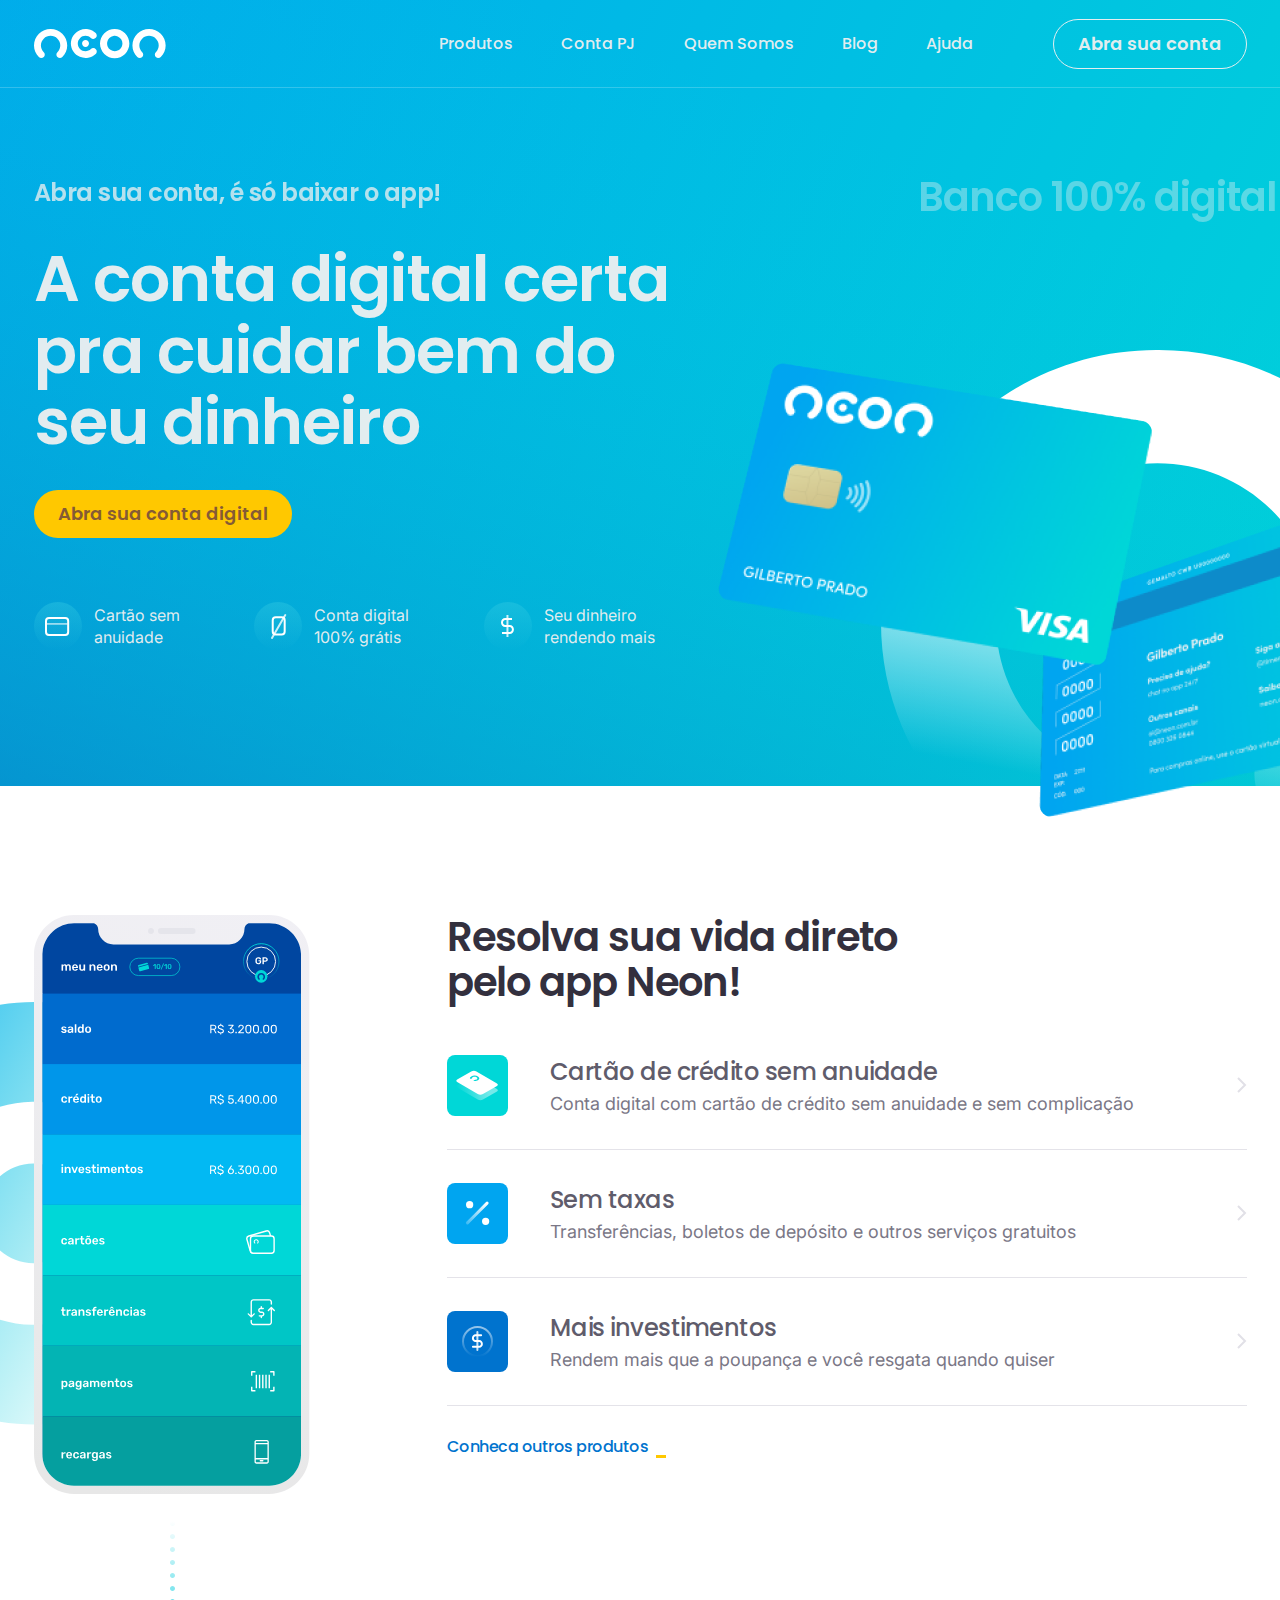
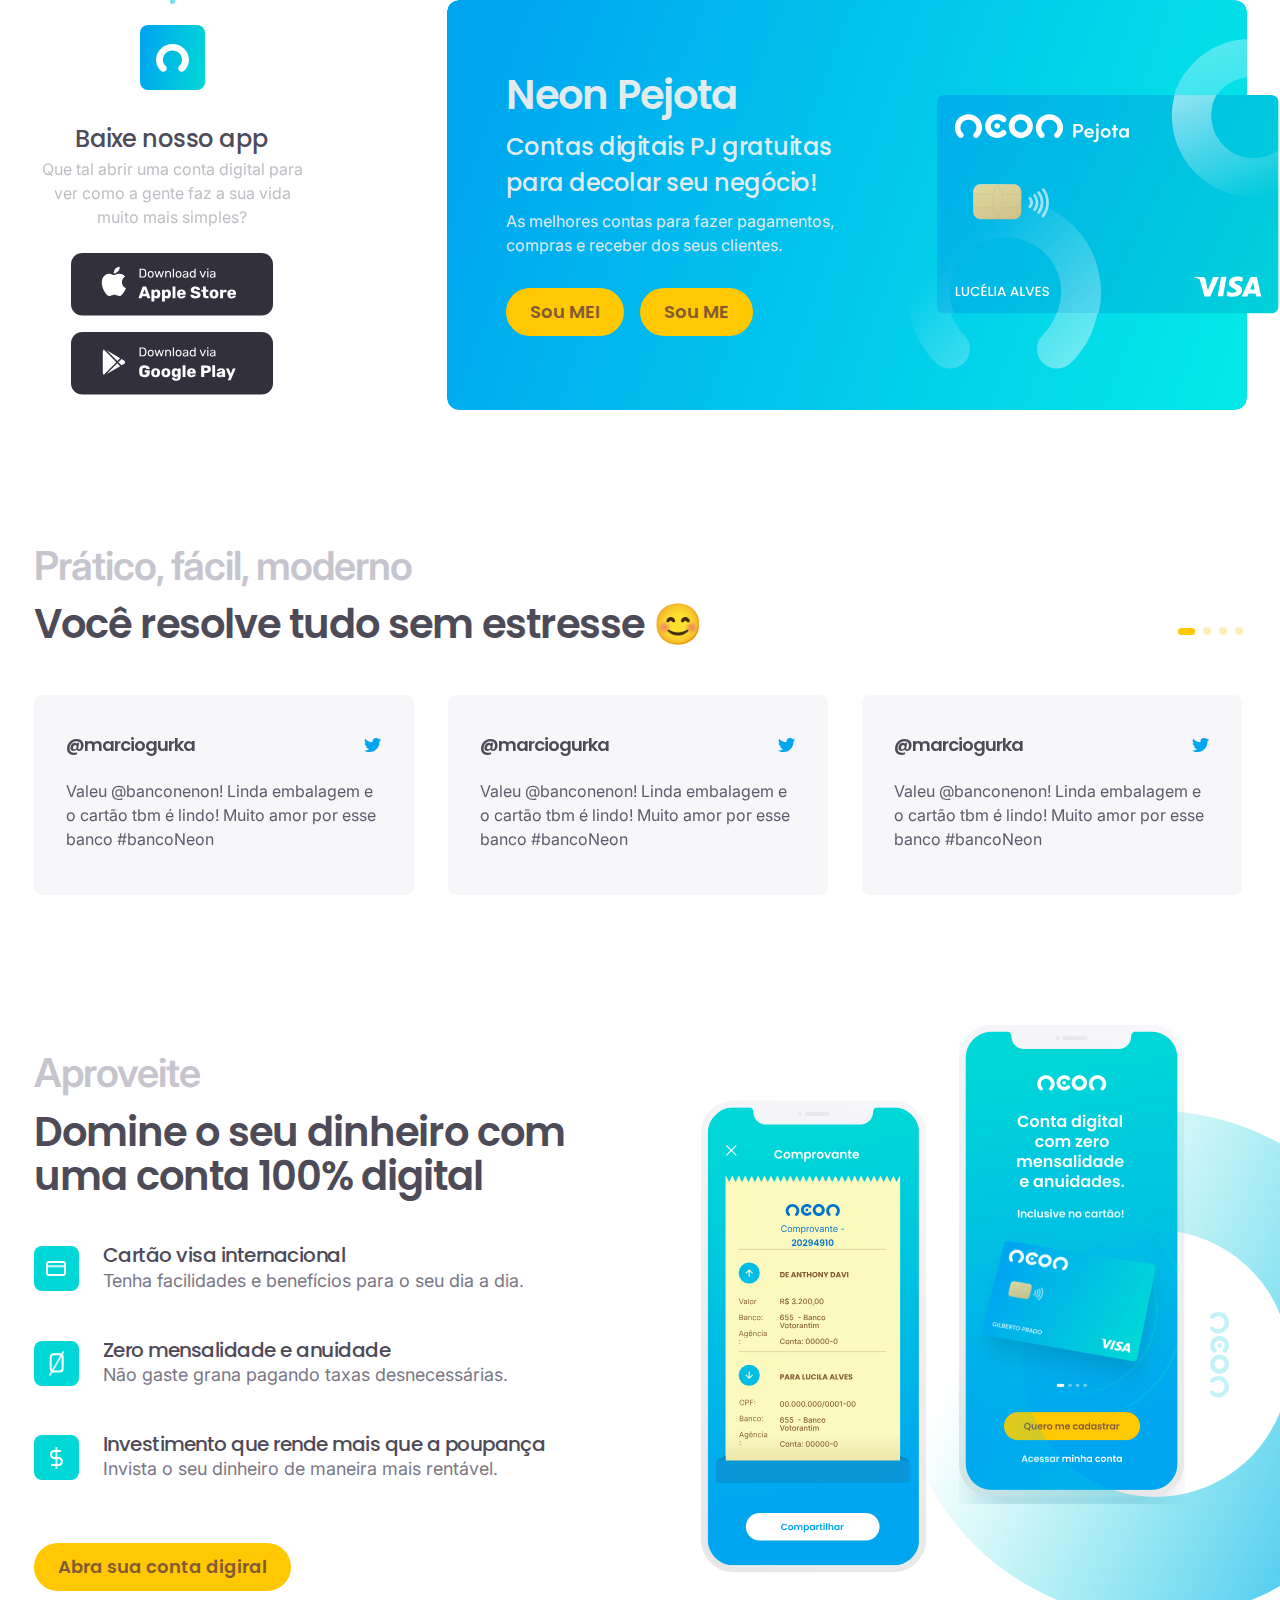
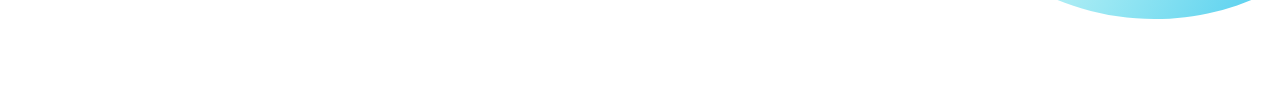
==== commit 1cfbf09c: "-neon s-conta completo" ====
--- a/neon/index.html
+++ b/neon/index.html
@@ -282,6 +282,56 @@
         </div>
     </section>
 
+    <section class="s-conta">
+        <div class="container">
+            <div class="s-conta-left">
+                <h2>
+                    <span>
+                        Aproveite
+                    </span>
+                    Domine o seu dinheiro com uma conta 100% digital
+                </h2>
+
+                <ul>
+                    <li>
+                        <div class="icon">
+                            <img src="./src/assets/img/icon-cartao-internacional.svg" alt="">
+                        </div>
+                        <div class="info">
+                            <h4>Cartão visa internacional</h4>
+                            <p>Tenha facilidades e benefícios para o seu dia a dia.</p>
+                        </div>
+                    </li>
+                    <li>
+                        <div class="icon">
+                            <img src="./src/assets/img/icon-conta-digital.svg" alt="">
+                        </div>
+                        <div class="info">
+                            <h4>Zero mensalidade e anuidade</h4>
+                            <p>Não gaste grana pagando taxas desnecessárias. </p>
+                        </div>
+                    </li>
+                    <li>
+                        <div class="icon">
+                            <img src="./src/assets/img/icon-dinheiro.svg" alt="">
+                        </div>
+                        <div class="info">
+                            <h4>Investimento que rende mais que a poupança</h4>
+                            <p>Invista o seu dinheiro de maneira mais rentável.</p>
+                        </div>
+                    </li>
+                </ul>
+
+                <button class="btn-primary">Abra sua conta digiral</button>
+            </div>
+            <div class="s-conta-right">
+                <img src="./src/assets/img/mockup-01.svg" class="mockup-01" alt="">
+                <img src="./src/assets/img/mockup-02.png" class="mockup-02" alt="">
+                <img src="./src/assets/img/circle-conta-digital.svg" class="circle" alt="">
+            </div>
+        </div>
+    </section>
+
 
     <script src="https://cdn.jsdelivr.net/npm/swiper@8/swiper-bundle.min.js"></script>
 
--- a/neon/src/styles/style.css
+++ b/neon/src/styles/style.css
@@ -1 +1 @@
-*,::after,::before{margin:0;padding:0;list-style:none;text-decoration:none;outline:none;border:none;box-sizing:border-box;font-family:"Inter",sans-serif}img{max-width:100%;display:block}html{font-size:62.5%}html,body{overflow-x:hidden}button{background-color:rgba(0,0,0,0);cursor:pointer}.container{width:100%;max-width:1245px;padding:0 16px;margin:0 auto}h1{font-weight:600;font-size:6.4rem}h2{font-weight:600;font-size:4rem}h3{font-size:2.4rem;line-height:150%}h4{font-size:2rem;line-height:112%}h1,h2{line-height:112%;letter-spacing:-1px}h3,h4{font-weight:500;letter-spacing:-0.5px}h1,h2,h3,h4{font-family:"Poppins",sans-serif;color:#4e4b59}.btn-primary,.btn-secondary{display:inline-block;line-height:4.8rem;padding:0 2.4rem;border-radius:80px;max-width:28rem;font-family:"Poppins";font-weight:600;font-size:1.8rem}.btn-primary{background-color:#ffc800;color:#855b35;transition:.3s ease}.btn-primary:hover{background-color:#ffdc5c}.btn-secondary{background-color:rgba(0,0,0,0);border:1px solid #00a5f0;color:#00a5f0;transition:.3s ease}.btn-secondary:hover{background-color:#00a5f0;color:rgba(240,240,240,.9411764706)}.btn-secondary.white{border:1px solid rgba(240,240,240,.9411764706);color:rgba(240,240,240,.9411764706)}.btn-secondary.white:hover{background-color:#fff;color:#01c7df}.card-depoimento{width:100%;max-width:38rem;height:20rem;background-color:rgba(241,240,245,.55);padding:40px 32px 24px;border-radius:8px}.card-depoimento .user{display:flex;flex-direction:row;align-items:center;justify-content:space-between}.card-depoimento .user strong{display:block;font-family:"Poppins",sans-serif;font-weight:600;font-size:18px;line-height:112%;letter-spacing:-1px;color:#4e4b59}.card-depoimento p{font-family:"Inter",sans-serif;font-size:1.6rem;line-height:150%;color:#5f5c6b;margin-top:24px}.vantagens{display:flex;align-items:center}.vantagens .icon{width:4.8rem;height:4.8rem;display:flex;flex-direction:row;align-items:center;justify-content:center;border-radius:50%;background:linear-gradient(180deg, rgba(53, 203, 226, 0.4) 0%, rgba(53, 202, 226, 0) 100%)}.vantagens span{font-family:"Inter";font-weight:400;font-size:1.2rem;line-height:2.2rem;color:rgba(240,240,240,.9411764706);margin-left:1.2rem;font-size:1.6rem}header{position:absolute;top:0;left:0;width:100%;height:8.8rem;display:flex;border-bottom:1px solid rgba(255,255,255,.2)}header .container{display:flex;flex-direction:row;align-items:center;justify-content:space-between}header nav{display:flex;align-items:center}header nav ul{display:flex;align-items:center;margin-right:8rem}header nav ul li{text-align:center}header nav ul li:not(:first-child){margin-left:4.8rem}header nav ul li a{font-family:"Poppins";font-weight:500;font-size:16px;line-height:125%;color:rgba(240,240,240,.9411764706);transition:.5s ease}header nav ul li a:hover{color:#ffc800}.s-hero{width:100%;height:78.6rem;background-image:url("../assets/img/bg-hero.svg");background-repeat:no-repeat;background-position:center center;padding-top:17.5rem}.s-hero .container{display:flex;flex-direction:row;align-items:flex-start;justify-content:space-between}.s-hero .s-hero-left{width:100%;max-width:68.4rem}.s-hero .s-hero-left h3{color:rgba(240,240,240,.9411764706);opacity:.8;font-weight:600}.s-hero .s-hero-left h1{color:rgba(240,240,240,.9411764706);margin:3.2rem 0}.s-hero .s-hero-left ul{margin-top:6.4rem;display:flex;align-items:center;justify-content:space-between;width:100%;max-width:62.1rem}.s-hero .s-hero-right{width:100%;max-width:76rem;margin-right:-23rem}.s-hero .s-hero-right h2{text-align:center;margin-bottom:6.7rem;color:rgba(240,240,240,.9411764706);opacity:.4;font-weight:600}.s-hero .s-hero-right .image{width:100%;height:54.1rem;top:35px;position:relative;overflow:hidden}.s-hero .s-hero-right .image img{position:absolute}.s-hero .s-hero-right .image .circle{top:2.8rem;right:4.3rem}.s-hero .s-hero-right .image .card-back{bottom:4.6rem;right:8.6rem;z-index:1}.s-hero .s-hero-right .image .card-front{top:4.1rem;left:0;z-index:2}.s-card-neon{padding-top:12.9rem}.s-card-neon .container{display:flex;flex-direction:row;align-items:flex-start;justify-content:space-between}.s-card-neon .s-card-neon-left{width:100%;max-width:27.7rem}.s-card-neon .s-card-neon-left .ilustra-mockup{width:100%;max-width:27.7rem;position:relative;margin-bottom:13rem}.s-card-neon .s-card-neon-left .ilustra-mockup .circle{position:absolute;z-index:-1;top:8.7rem;max-width:377px;left:-214px}.s-card-neon .s-card-neon-left .text{width:100%;display:flex;flex-direction:column;align-items:center}.s-card-neon .s-card-neon-left .text .icon{position:relative}.s-card-neon .s-card-neon-left .text .icon:before{content:"";width:5px;height:83px;background-image:url("../assets/img/points.svg");position:absolute;top:-104px;left:50%;margin-left:-2.5px}.s-card-neon .s-card-neon-left .text .info-txt{display:flex;flex-direction:column;align-items:center;margin-top:3.1rem}.s-card-neon .s-card-neon-left .text .info-txt h3{text-align:center;font-weight:500;font-size:2.4rem}.s-card-neon .s-card-neon-left .text .info-txt p{text-align:center;font-family:"Inter";font-weight:400;font-size:1.6rem;line-height:150%;color:#5f5c6b;opacity:.4;margin-bottom:2.4rem}.s-card-neon .s-card-neon-left .text .info-txt ul li:not(:last-child){margin-bottom:1.6rem}.s-card-neon .s-card-neon-right{width:100%;max-width:80rem}.s-card-neon .s-card-neon-right .main-text{margin-bottom:14.4rem}.s-card-neon .s-card-neon-right .main-text h2{max-width:48.8rem;color:#33303e;margin-bottom:4.9rem}.s-card-neon .s-card-neon-right .main-text ul{margin-bottom:3.2rem}.s-card-neon .s-card-neon-right .main-text ul li{border-bottom:1px solid rgba(225,224,231,.9);padding:3.2rem 0px;display:flex;flex-direction:row;align-items:center;justify-content:space-between}.s-card-neon .s-card-neon-right .main-text ul li:first-child{padding-top:0}.s-card-neon .s-card-neon-right .main-text ul li .info{display:flex;align-items:center}.s-card-neon .s-card-neon-right .main-text ul li .info .txt{margin-left:4.2rem}.s-card-neon .s-card-neon-right .main-text ul li .info .txt h3{color:#5f5c6b}.s-card-neon .s-card-neon-right .main-text ul li .info .txt p{font-size:1.8rem;line-height:150%;color:#7a7786}.s-card-neon .s-card-neon-right .main-text .btn-link{font-family:"Poppins",sans-serif;font-weight:500;font-size:1.6rem;line-height:112%;letter-spacing:-0.5px;color:#0073ce;position:relative}.s-card-neon .s-card-neon-right .main-text .btn-link:after{content:"";position:absolute;right:-1.8rem;bottom:0;width:1rem;height:.3rem;background-color:#ffc800}.s-card-neon .s-card-neon-right .box-card{width:100%;height:41rem;background-image:url(../assets/img/bg-box-card-neon.svg);background-position:center center;background-repeat:no-repeat;border-radius:1.2rem;display:flex;align-items:center;justify-content:space-between;padding-left:5.9rem}.s-card-neon .s-card-neon-right .box-card .text{width:100%;max-width:38rem}.s-card-neon .s-card-neon-right .box-card .text h2{color:rgba(240,240,240,.9411764706);margin-bottom:1.1rem}.s-card-neon .s-card-neon-right .box-card .text h3{color:rgba(240,240,240,.9411764706);max-width:32.7rem;margin-bottom:.8rem}.s-card-neon .s-card-neon-right .box-card .text p{font-family:"Inter",sans-serif;font-weight:400;font-size:1.6rem;line-height:150%;color:rgba(240,240,240,.9411764706);margin-bottom:3.1rem}.s-card-neon .s-card-neon-right .box-card .text .btns{display:flex;align-items:center}.s-card-neon .s-card-neon-right .box-card .text .btns button:not(:first-child){margin-left:1.6rem}.s-card-neon .s-card-neon-right .box-card .image{margin-right:-3.2rem}.s-depoimento{padding-top:13.4rem}.s-depoimento .top{margin-bottom:4.8rem;display:flex;flex-direction:row;align-items:flex-end;justify-content:space-between}.s-depoimento .top h2 span{color:#c6c5ce;display:block;margin-bottom:1.4rem}.s-depoimento .top .swiper-pagination{position:relative;width:auto}.s-depoimento .top .swiper-pagination .swiper-pagination-bullet{background:#ffc800;opacity:.3;border-radius:12px;transition:all .3s ease}.s-depoimento .top .swiper-pagination .swiper-pagination-bullet:not(:first-child){margin-left:4px}.s-depoimento .top .swiper-pagination .swiper-pagination-bullet-active{opacity:1;width:17px;height:7px}.s-depoimento .slide-depoimentos{overflow:hidden}+*,::after,::before{margin:0;padding:0;list-style:none;text-decoration:none;outline:none;border:none;box-sizing:border-box;font-family:"Inter",sans-serif}img{max-width:100%;display:block}html{font-size:62.5%}html,body{overflow-x:hidden}button{background-color:rgba(0,0,0,0);cursor:pointer}.container{width:100%;max-width:1245px;padding:0 16px;margin:0 auto}h1{font-weight:600;font-size:6.4rem}h2{font-weight:600;font-size:4rem}h3{font-size:2.4rem;line-height:150%}h4{font-size:2rem;line-height:112%}h1,h2{line-height:112%;letter-spacing:-1px}h3,h4{font-weight:500;letter-spacing:-0.5px}h1,h2,h3,h4{font-family:"Poppins",sans-serif;color:#4e4b59}.btn-primary,.btn-secondary{display:inline-block;line-height:4.8rem;padding:0 2.4rem;border-radius:80px;max-width:28rem;font-family:"Poppins";font-weight:600;font-size:1.8rem}.btn-primary{background-color:#ffc800;color:#855b35;transition:.3s ease}.btn-primary:hover{background-color:#ffdc5c}.btn-secondary{background-color:rgba(0,0,0,0);border:1px solid #00a5f0;color:#00a5f0;transition:.3s ease}.btn-secondary:hover{background-color:#00a5f0;color:rgba(240,240,240,.9411764706)}.btn-secondary.white{border:1px solid rgba(240,240,240,.9411764706);color:rgba(240,240,240,.9411764706)}.btn-secondary.white:hover{background-color:#fff;color:#01c7df}.card-depoimento{width:100%;max-width:38rem;height:20rem;background-color:rgba(241,240,245,.55);padding:40px 32px 24px;border-radius:8px}.card-depoimento .user{display:flex;flex-direction:row;align-items:center;justify-content:space-between}.card-depoimento .user strong{display:block;font-family:"Poppins",sans-serif;font-weight:600;font-size:18px;line-height:112%;letter-spacing:-1px;color:#4e4b59}.card-depoimento p{font-family:"Inter",sans-serif;font-size:1.6rem;line-height:150%;color:#5f5c6b;margin-top:24px}.vantagens{display:flex;align-items:center}.vantagens .icon{width:4.8rem;height:4.8rem;display:flex;flex-direction:row;align-items:center;justify-content:center;border-radius:50%;background:linear-gradient(180deg, rgba(53, 203, 226, 0.4) 0%, rgba(53, 202, 226, 0) 100%)}.vantagens span{font-family:"Inter";font-weight:400;font-size:1.2rem;line-height:2.2rem;color:rgba(240,240,240,.9411764706);margin-left:1.2rem;font-size:1.6rem}header{position:absolute;top:0;left:0;width:100%;height:8.8rem;display:flex;border-bottom:1px solid rgba(255,255,255,.2)}header .container{display:flex;flex-direction:row;align-items:center;justify-content:space-between}header nav{display:flex;align-items:center}header nav ul{display:flex;align-items:center;margin-right:8rem}header nav ul li{text-align:center}header nav ul li:not(:first-child){margin-left:4.8rem}header nav ul li a{font-family:"Poppins";font-weight:500;font-size:16px;line-height:125%;color:rgba(240,240,240,.9411764706);transition:.5s ease}header nav ul li a:hover{color:#ffc800}.s-hero{width:100%;height:78.6rem;background-image:url("../assets/img/bg-hero.svg");background-repeat:no-repeat;background-position:center center;padding-top:17.5rem}.s-hero .container{display:flex;flex-direction:row;align-items:flex-start;justify-content:space-between}.s-hero .s-hero-left{width:100%;max-width:68.4rem}.s-hero .s-hero-left h3{color:rgba(240,240,240,.9411764706);opacity:.8;font-weight:600}.s-hero .s-hero-left h1{color:rgba(240,240,240,.9411764706);margin:3.2rem 0}.s-hero .s-hero-left ul{margin-top:6.4rem;display:flex;align-items:center;justify-content:space-between;width:100%;max-width:62.1rem}.s-hero .s-hero-right{width:100%;max-width:76rem;margin-right:-23rem}.s-hero .s-hero-right h2{text-align:center;margin-bottom:6.7rem;color:rgba(240,240,240,.9411764706);opacity:.4;font-weight:600}.s-hero .s-hero-right .image{width:100%;height:54.1rem;top:35px;position:relative;overflow:hidden}.s-hero .s-hero-right .image img{position:absolute}.s-hero .s-hero-right .image .circle{top:2.8rem;right:4.3rem}.s-hero .s-hero-right .image .card-back{bottom:4.6rem;right:8.6rem;z-index:1}.s-hero .s-hero-right .image .card-front{top:4.1rem;left:0;z-index:2}.s-card-neon{padding-top:12.9rem}.s-card-neon .container{display:flex;flex-direction:row;align-items:flex-start;justify-content:space-between}.s-card-neon .s-card-neon-left{width:100%;max-width:27.7rem}.s-card-neon .s-card-neon-left .ilustra-mockup{width:100%;max-width:27.7rem;position:relative;margin-bottom:13rem}.s-card-neon .s-card-neon-left .ilustra-mockup .circle{position:absolute;z-index:-1;top:8.7rem;max-width:377px;left:-214px}.s-card-neon .s-card-neon-left .text{width:100%;display:flex;flex-direction:column;align-items:center}.s-card-neon .s-card-neon-left .text .icon{position:relative}.s-card-neon .s-card-neon-left .text .icon:before{content:"";width:5px;height:83px;background-image:url("../assets/img/points.svg");position:absolute;top:-104px;left:50%;margin-left:-2.5px}.s-card-neon .s-card-neon-left .text .info-txt{display:flex;flex-direction:column;align-items:center;margin-top:3.1rem}.s-card-neon .s-card-neon-left .text .info-txt h3{text-align:center;font-weight:500;font-size:2.4rem}.s-card-neon .s-card-neon-left .text .info-txt p{text-align:center;font-family:"Inter";font-weight:400;font-size:1.6rem;line-height:150%;color:#5f5c6b;opacity:.4;margin-bottom:2.4rem}.s-card-neon .s-card-neon-left .text .info-txt ul li:not(:last-child){margin-bottom:1.6rem}.s-card-neon .s-card-neon-right{width:100%;max-width:80rem}.s-card-neon .s-card-neon-right .main-text{margin-bottom:14.4rem}.s-card-neon .s-card-neon-right .main-text h2{max-width:48.8rem;color:#33303e;margin-bottom:4.9rem}.s-card-neon .s-card-neon-right .main-text ul{margin-bottom:3.2rem}.s-card-neon .s-card-neon-right .main-text ul li{border-bottom:1px solid rgba(225,224,231,.9);padding:3.2rem 0px;display:flex;flex-direction:row;align-items:center;justify-content:space-between}.s-card-neon .s-card-neon-right .main-text ul li:first-child{padding-top:0}.s-card-neon .s-card-neon-right .main-text ul li .info{display:flex;align-items:center}.s-card-neon .s-card-neon-right .main-text ul li .info .txt{margin-left:4.2rem}.s-card-neon .s-card-neon-right .main-text ul li .info .txt h3{color:#5f5c6b}.s-card-neon .s-card-neon-right .main-text ul li .info .txt p{font-size:1.8rem;line-height:150%;color:#7a7786}.s-card-neon .s-card-neon-right .main-text .btn-link{font-family:"Poppins",sans-serif;font-weight:500;font-size:1.6rem;line-height:112%;letter-spacing:-0.5px;color:#0073ce;position:relative}.s-card-neon .s-card-neon-right .main-text .btn-link:after{content:"";position:absolute;right:-1.8rem;bottom:0;width:1rem;height:.3rem;background-color:#ffc800}.s-card-neon .s-card-neon-right .box-card{width:100%;height:41rem;background-image:url(../assets/img/bg-box-card-neon.svg);background-position:center center;background-repeat:no-repeat;border-radius:1.2rem;display:flex;align-items:center;justify-content:space-between;padding-left:5.9rem}.s-card-neon .s-card-neon-right .box-card .text{width:100%;max-width:38rem}.s-card-neon .s-card-neon-right .box-card .text h2{color:rgba(240,240,240,.9411764706);margin-bottom:1.1rem}.s-card-neon .s-card-neon-right .box-card .text h3{color:rgba(240,240,240,.9411764706);max-width:32.7rem;margin-bottom:.8rem}.s-card-neon .s-card-neon-right .box-card .text p{font-family:"Inter",sans-serif;font-weight:400;font-size:1.6rem;line-height:150%;color:rgba(240,240,240,.9411764706);margin-bottom:3.1rem}.s-card-neon .s-card-neon-right .box-card .text .btns{display:flex;align-items:center}.s-card-neon .s-card-neon-right .box-card .text .btns button:not(:first-child){margin-left:1.6rem}.s-card-neon .s-card-neon-right .box-card .image{margin-right:-3.2rem}.s-depoimento{padding-top:13.4rem}.s-depoimento .top{margin-bottom:4.8rem;display:flex;flex-direction:row;align-items:flex-end;justify-content:space-between}.s-depoimento .top h2 span{color:#c6c5ce;display:block;margin-bottom:1.4rem}.s-depoimento .top .swiper-pagination{position:relative;width:auto}.s-depoimento .top .swiper-pagination .swiper-pagination-bullet{background:#ffc800;opacity:.3;border-radius:12px;transition:all .3s ease}.s-depoimento .top .swiper-pagination .swiper-pagination-bullet:not(:first-child){margin-left:4px}.s-depoimento .top .swiper-pagination .swiper-pagination-bullet-active{opacity:1;width:17px;height:7px}.s-depoimento .slide-depoimentos{overflow:hidden}.s-conta{padding-top:12.7rem;padding-bottom:8.5rem}.s-conta .container{display:flex;align-items:center}.s-conta .s-conta-left{max-width:54.2rem}.s-conta .s-conta-left h2{font-size:40px;line-height:112%;margin-bottom:4.5rem}.s-conta .s-conta-left h2 span{color:#c6c5ce;display:block;margin-bottom:1.4rem}.s-conta .s-conta-left ul{margin-bottom:6.1rem}.s-conta .s-conta-left ul li{display:flex;align-items:center}.s-conta .s-conta-left ul li:not(:last-child){margin-bottom:4.5rem}.s-conta .s-conta-left ul li .icon{display:flex;flex-direction:row;align-items:center;justify-content:center;border-radius:.8rem;width:4.5rem;height:4.5rem;background-color:#00d7d7;margin-right:2.4rem}.s-conta .s-conta-left ul li .info h3{margin-bottom:.4rem;color:#5f5c6b}.s-conta .s-conta-left ul li .info p{font-size:1.8rem;line-height:150%;color:#7a7786}.s-conta .s-conta-right{position:relative;width:100%;max-width:71.2rem;height:59.8rem;margin-right:-3.8rem;left:12.5rem}.s-conta .s-conta-right img{position:absolute}.s-conta .s-conta-right img.mockup-01{left:0;bottom:4.7rem}.s-conta .s-conta-right img.mockup-02{top:.3rem;left:25.8rem}.s-conta .s-conta-right img.circle{right:0;bottom:0}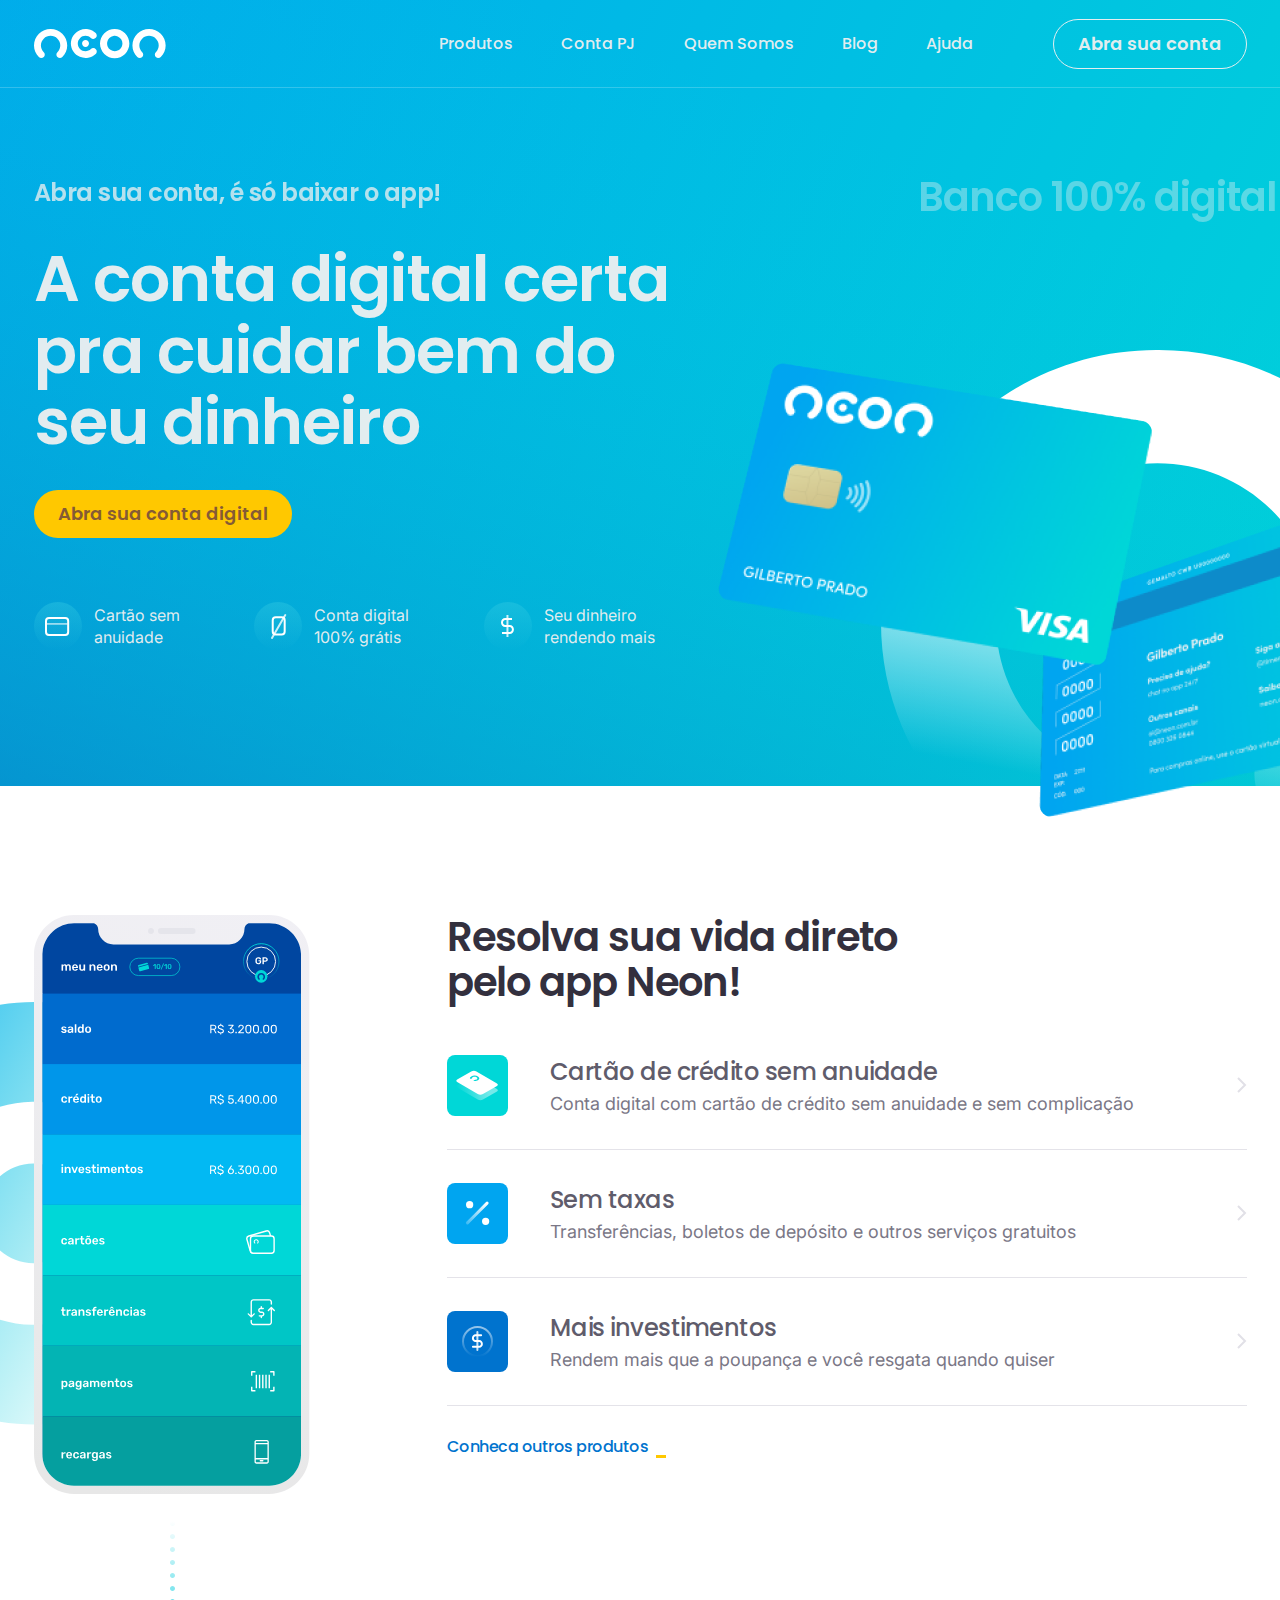
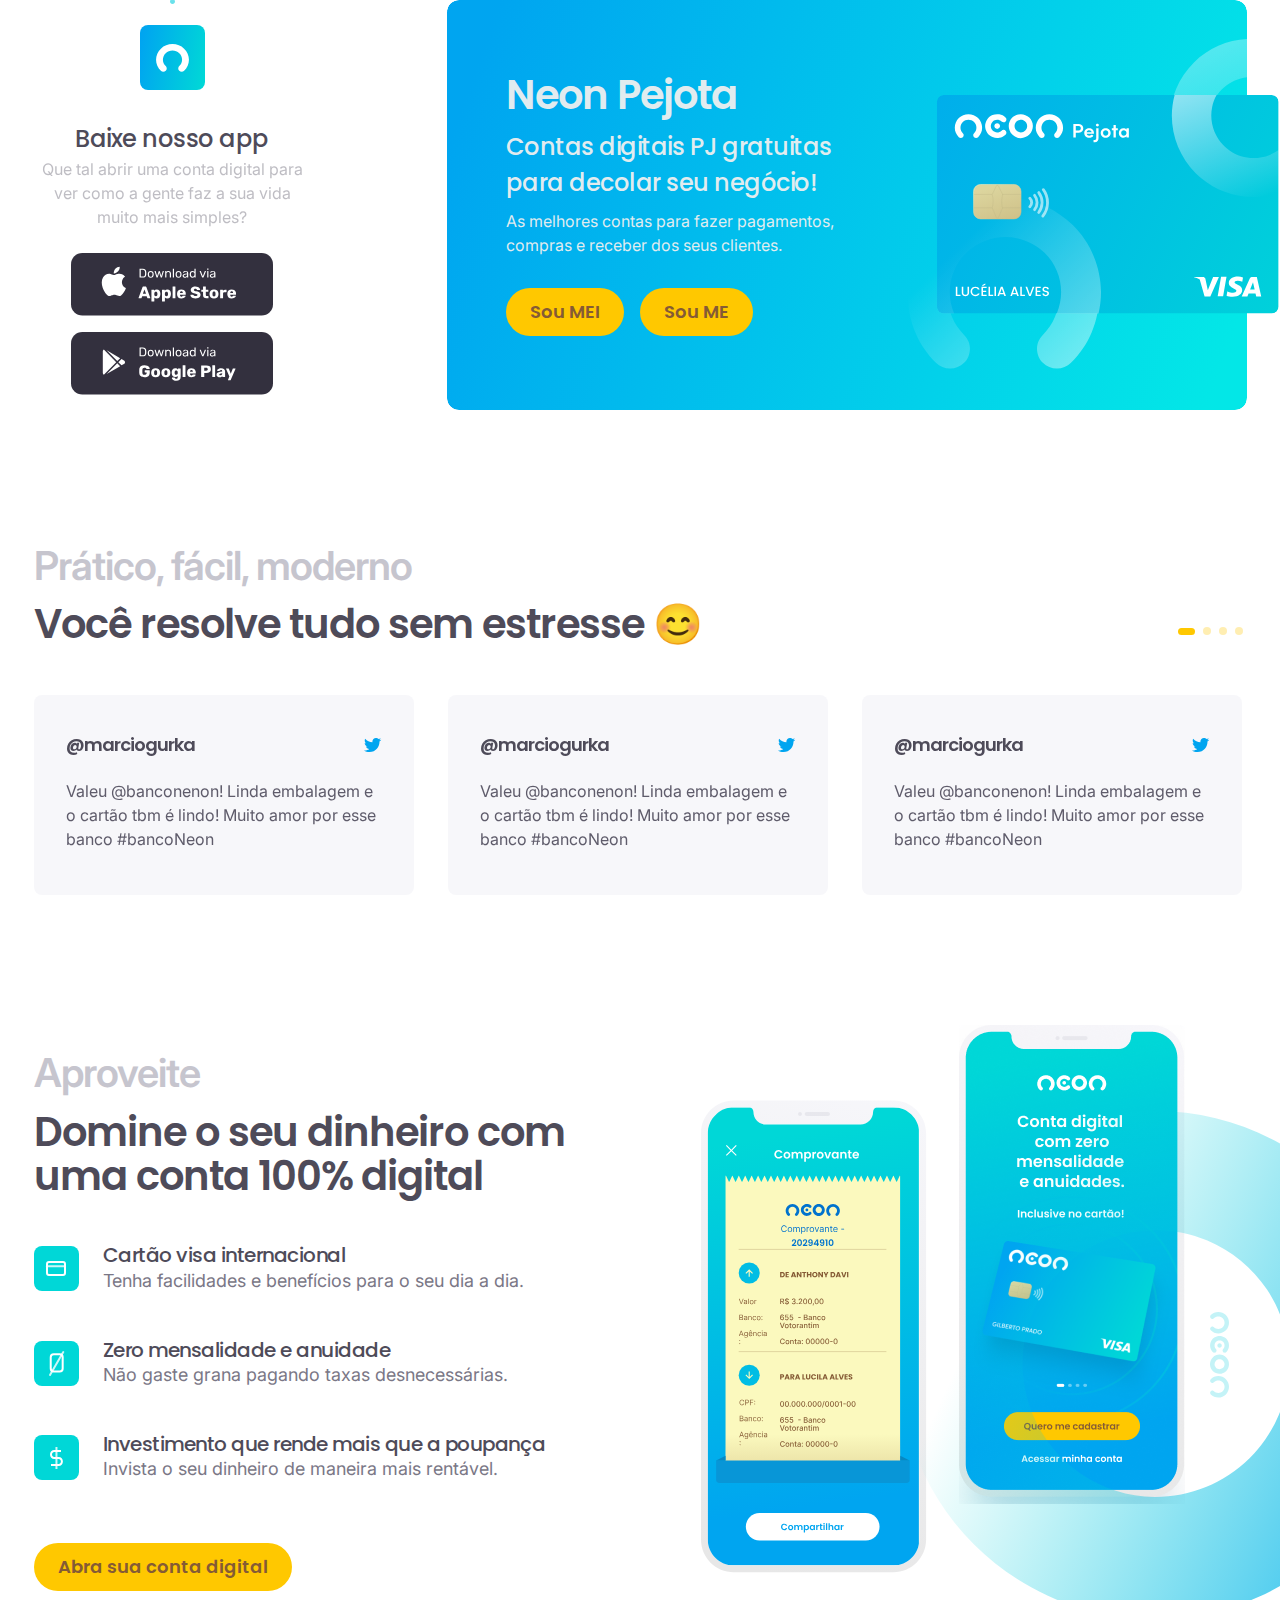
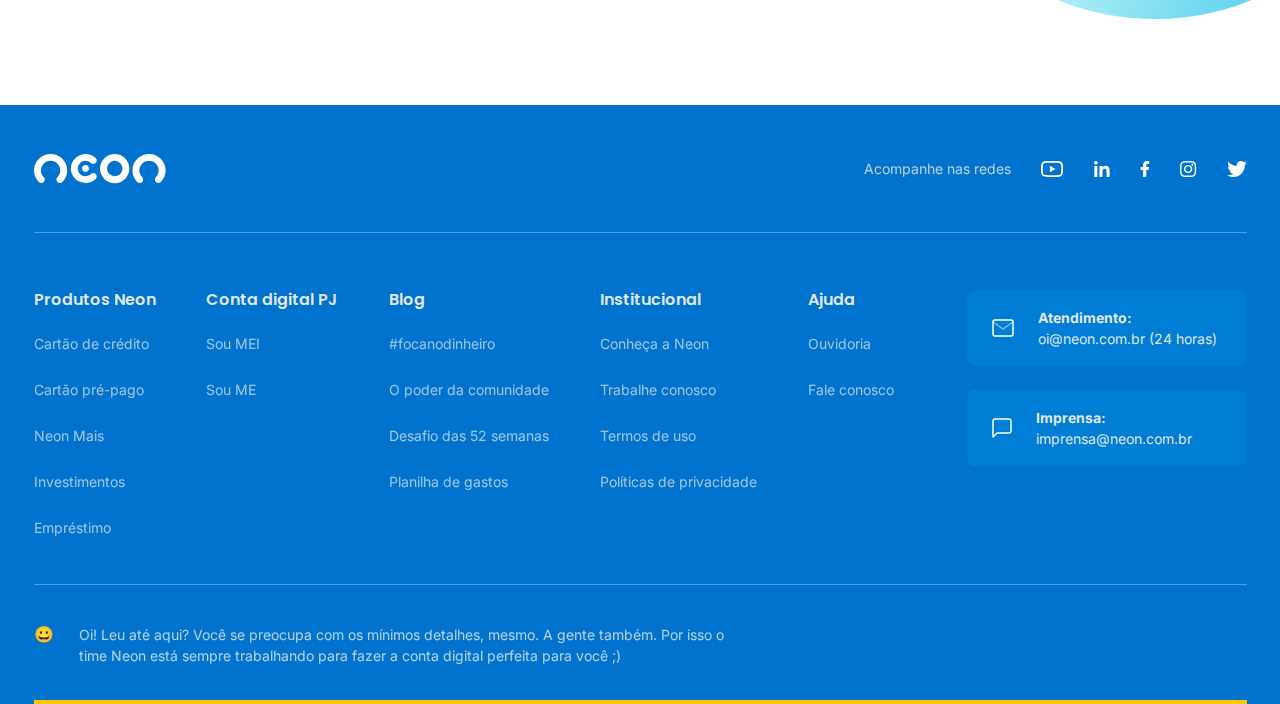
==== commit 3e64ae7f: "-neon header responsivo" ====
--- a/neon/index.html
+++ b/neon/index.html
@@ -36,6 +36,9 @@
                     <li><a href="">Ajuda</a></li>
                 </ul>
                 <button class="btn-secondary white">Abra sua conta</button>
+                <button class="btn-mobile">
+                    <img src="./src/assets/img/btn-mobile.svg" alt="">
+                </button>
             </nav>
         </div>
     </header>
@@ -322,7 +325,7 @@
                     </li>
                 </ul>
 
-                <button class="btn-primary">Abra sua conta digiral</button>
+                <button class="btn-primary">Abra sua conta digital</button>
             </div>
             <div class="s-conta-right">
                 <img src="./src/assets/img/mockup-01.svg" class="mockup-01" alt="">
@@ -331,6 +334,146 @@
             </div>
         </div>
     </section>
+
+    <footer>
+        <div class="container">
+            <div class="top">
+                <img src="./src/assets/img/logo.svg" alt="">
+                <div class="share">
+                    <span>Acompanhe nas redes</span>
+                    <ul>
+                        <li>
+                            <a href="">
+                                <img src="./src/assets/img/youtube.svg" alt="">
+                            </a>
+                        </li>
+                        <li>
+                            <a href="">
+                                <img src="./src/assets/img/linkedin.svg" alt="">
+                            </a>
+                        </li>
+                        <li>
+                            <a href="">
+                                <img src="./src/assets/img/facebook.svg" alt="">
+                            </a>
+                        </li>
+                        <li>
+                            <a href="">
+                                <img src="./src/assets/img/instagram.svg" alt="">
+                            </a>
+                        </li>
+                        <li>
+                            <a href="">
+                                <img src="./src/assets/img/twitter-white.svg" alt="">
+                            </a>
+                        </li>
+                    </ul>
+                </div>
+            </div>
+            <div class="main">
+                <nav>
+                    <div class="item">
+                        <strong>Produtos Neon</strong>
+                        <ul>
+                            <li>
+                                <a href="">Cartão de crédito</a>
+                            </li>
+                            <li>
+                                <a href="">Cartão pré-pago</a>
+                            </li>
+                            <li>
+                                <a href="">Neon Mais</a>
+                            </li>
+                            <li>
+                                <a href="">Investimentos</a>
+                            </li>
+                            <li>
+                                <a href="">Empréstimo</a>
+                            </li>
+                        </ul>
+                    </div>
+                    <div class="item">
+                        <strong>Conta digital PJ</strong>
+                        <ul>
+                            <li>
+                                <a href="">Sou MEI</a>
+                            </li>
+                            <li>
+                                <a href="">Sou ME</a>
+                            </li>
+                        </ul>
+                    </div>
+                    <div class="item">
+                        <strong>Blog</strong>
+                        <ul>
+                            <li>
+                                <a href="">#focanodinheiro</a>
+                            </li>
+                            <li>
+                                <a href="">O poder da comunidade</a>
+                            </li>
+                            <li>
+                                <a href="">Desafio das 52 semanas</a>
+                            </li>
+                            <li>
+                                <a href="">Planilha de gastos</a>
+                            </li>
+                        </ul>
+                    </div>
+                    <div class="item">
+                        <strong>Institucional</strong>
+                        <ul>
+                            <li>
+                                <a href="">Conheça a Neon</a>
+                            </li>
+                            <li>
+                                <a href="">Trabalhe conosco</a>
+                            </li>
+                            <li>
+                                <a href="">Termos de uso</a>
+                            </li>
+                            <li>
+                                <a href="">Políticas de privacidade</a>
+                            </li>
+                        </ul>
+                    </div>
+                    <div class="item">
+                        <strong>Ajuda</strong>
+                        <ul>
+                            <li>
+                                <a href="">Ouvidoria</a>
+                            </li>
+                            <li>
+                                <a href="">Fale conosco</a>
+                            </li>
+                        </ul>
+                    </div>
+                </nav>
+                <div class="btns">
+                    <button class="btn-contato">
+                        <img src="./src/assets/img/envelope.svg" alt="">
+                        <div class="info">
+                            <strong>Atendimento:</strong>
+                            <span>oi@neon.com.br (24 horas)</span>
+                        </div>
+                    </button>
+                    <button class="btn-contato">
+                        <img src="./src/assets/img/chat.svg" alt="">
+                        <div class="info">
+                            <strong>Imprensa:</strong>
+                            <span>imprensa@neon.com.br</span>
+                        </div>
+                    </button>
+                </div>
+            </div>
+            <div class="mensagem">
+                <div class="icon">😀</div>
+                <p>
+                    Oi! Leu até aqui? Você se preocupa com os mínimos detalhes, mesmo. A gente também. Por isso o time Neon está sempre trabalhando para fazer a conta digital perfeita para você ;)
+                </p>
+            </div>
+        </div>
+    </footer>
 
 
     <script src="https://cdn.jsdelivr.net/npm/swiper@8/swiper-bundle.min.js"></script>
--- a/neon/src/styles/style.css
+++ b/neon/src/styles/style.css
@@ -1 +1 @@
-*,::after,::before{margin:0;padding:0;list-style:none;text-decoration:none;outline:none;border:none;box-sizing:border-box;font-family:"Inter",sans-serif}img{max-width:100%;display:block}html{font-size:62.5%}html,body{overflow-x:hidden}button{background-color:rgba(0,0,0,0);cursor:pointer}.container{width:100%;max-width:1245px;padding:0 16px;margin:0 auto}h1{font-weight:600;font-size:6.4rem}h2{font-weight:600;font-size:4rem}h3{font-size:2.4rem;line-height:150%}h4{font-size:2rem;line-height:112%}h1,h2{line-height:112%;letter-spacing:-1px}h3,h4{font-weight:500;letter-spacing:-0.5px}h1,h2,h3,h4{font-family:"Poppins",sans-serif;color:#4e4b59}.btn-primary,.btn-secondary{display:inline-block;line-height:4.8rem;padding:0 2.4rem;border-radius:80px;max-width:28rem;font-family:"Poppins";font-weight:600;font-size:1.8rem}.btn-primary{background-color:#ffc800;color:#855b35;transition:.3s ease}.btn-primary:hover{background-color:#ffdc5c}.btn-secondary{background-color:rgba(0,0,0,0);border:1px solid #00a5f0;color:#00a5f0;transition:.3s ease}.btn-secondary:hover{background-color:#00a5f0;color:rgba(240,240,240,.9411764706)}.btn-secondary.white{border:1px solid rgba(240,240,240,.9411764706);color:rgba(240,240,240,.9411764706)}.btn-secondary.white:hover{background-color:#fff;color:#01c7df}.card-depoimento{width:100%;max-width:38rem;height:20rem;background-color:rgba(241,240,245,.55);padding:40px 32px 24px;border-radius:8px}.card-depoimento .user{display:flex;flex-direction:row;align-items:center;justify-content:space-between}.card-depoimento .user strong{display:block;font-family:"Poppins",sans-serif;font-weight:600;font-size:18px;line-height:112%;letter-spacing:-1px;color:#4e4b59}.card-depoimento p{font-family:"Inter",sans-serif;font-size:1.6rem;line-height:150%;color:#5f5c6b;margin-top:24px}.vantagens{display:flex;align-items:center}.vantagens .icon{width:4.8rem;height:4.8rem;display:flex;flex-direction:row;align-items:center;justify-content:center;border-radius:50%;background:linear-gradient(180deg, rgba(53, 203, 226, 0.4) 0%, rgba(53, 202, 226, 0) 100%)}.vantagens span{font-family:"Inter";font-weight:400;font-size:1.2rem;line-height:2.2rem;color:rgba(240,240,240,.9411764706);margin-left:1.2rem;font-size:1.6rem}header{position:absolute;top:0;left:0;width:100%;height:8.8rem;display:flex;border-bottom:1px solid rgba(255,255,255,.2)}header .container{display:flex;flex-direction:row;align-items:center;justify-content:space-between}header nav{display:flex;align-items:center}header nav ul{display:flex;align-items:center;margin-right:8rem}header nav ul li{text-align:center}header nav ul li:not(:first-child){margin-left:4.8rem}header nav ul li a{font-family:"Poppins";font-weight:500;font-size:16px;line-height:125%;color:rgba(240,240,240,.9411764706);transition:.5s ease}header nav ul li a:hover{color:#ffc800}.s-hero{width:100%;height:78.6rem;background-image:url("../assets/img/bg-hero.svg");background-repeat:no-repeat;background-position:center center;padding-top:17.5rem}.s-hero .container{display:flex;flex-direction:row;align-items:flex-start;justify-content:space-between}.s-hero .s-hero-left{width:100%;max-width:68.4rem}.s-hero .s-hero-left h3{color:rgba(240,240,240,.9411764706);opacity:.8;font-weight:600}.s-hero .s-hero-left h1{color:rgba(240,240,240,.9411764706);margin:3.2rem 0}.s-hero .s-hero-left ul{margin-top:6.4rem;display:flex;align-items:center;justify-content:space-between;width:100%;max-width:62.1rem}.s-hero .s-hero-right{width:100%;max-width:76rem;margin-right:-23rem}.s-hero .s-hero-right h2{text-align:center;margin-bottom:6.7rem;color:rgba(240,240,240,.9411764706);opacity:.4;font-weight:600}.s-hero .s-hero-right .image{width:100%;height:54.1rem;top:35px;position:relative;overflow:hidden}.s-hero .s-hero-right .image img{position:absolute}.s-hero .s-hero-right .image .circle{top:2.8rem;right:4.3rem}.s-hero .s-hero-right .image .card-back{bottom:4.6rem;right:8.6rem;z-index:1}.s-hero .s-hero-right .image .card-front{top:4.1rem;left:0;z-index:2}.s-card-neon{padding-top:12.9rem}.s-card-neon .container{display:flex;flex-direction:row;align-items:flex-start;justify-content:space-between}.s-card-neon .s-card-neon-left{width:100%;max-width:27.7rem}.s-card-neon .s-card-neon-left .ilustra-mockup{width:100%;max-width:27.7rem;position:relative;margin-bottom:13rem}.s-card-neon .s-card-neon-left .ilustra-mockup .circle{position:absolute;z-index:-1;top:8.7rem;max-width:377px;left:-214px}.s-card-neon .s-card-neon-left .text{width:100%;display:flex;flex-direction:column;align-items:center}.s-card-neon .s-card-neon-left .text .icon{position:relative}.s-card-neon .s-card-neon-left .text .icon:before{content:"";width:5px;height:83px;background-image:url("../assets/img/points.svg");position:absolute;top:-104px;left:50%;margin-left:-2.5px}.s-card-neon .s-card-neon-left .text .info-txt{display:flex;flex-direction:column;align-items:center;margin-top:3.1rem}.s-card-neon .s-card-neon-left .text .info-txt h3{text-align:center;font-weight:500;font-size:2.4rem}.s-card-neon .s-card-neon-left .text .info-txt p{text-align:center;font-family:"Inter";font-weight:400;font-size:1.6rem;line-height:150%;color:#5f5c6b;opacity:.4;margin-bottom:2.4rem}.s-card-neon .s-card-neon-left .text .info-txt ul li:not(:last-child){margin-bottom:1.6rem}.s-card-neon .s-card-neon-right{width:100%;max-width:80rem}.s-card-neon .s-card-neon-right .main-text{margin-bottom:14.4rem}.s-card-neon .s-card-neon-right .main-text h2{max-width:48.8rem;color:#33303e;margin-bottom:4.9rem}.s-card-neon .s-card-neon-right .main-text ul{margin-bottom:3.2rem}.s-card-neon .s-card-neon-right .main-text ul li{border-bottom:1px solid rgba(225,224,231,.9);padding:3.2rem 0px;display:flex;flex-direction:row;align-items:center;justify-content:space-between}.s-card-neon .s-card-neon-right .main-text ul li:first-child{padding-top:0}.s-card-neon .s-card-neon-right .main-text ul li .info{display:flex;align-items:center}.s-card-neon .s-card-neon-right .main-text ul li .info .txt{margin-left:4.2rem}.s-card-neon .s-card-neon-right .main-text ul li .info .txt h3{color:#5f5c6b}.s-card-neon .s-card-neon-right .main-text ul li .info .txt p{font-size:1.8rem;line-height:150%;color:#7a7786}.s-card-neon .s-card-neon-right .main-text .btn-link{font-family:"Poppins",sans-serif;font-weight:500;font-size:1.6rem;line-height:112%;letter-spacing:-0.5px;color:#0073ce;position:relative}.s-card-neon .s-card-neon-right .main-text .btn-link:after{content:"";position:absolute;right:-1.8rem;bottom:0;width:1rem;height:.3rem;background-color:#ffc800}.s-card-neon .s-card-neon-right .box-card{width:100%;height:41rem;background-image:url(../assets/img/bg-box-card-neon.svg);background-position:center center;background-repeat:no-repeat;border-radius:1.2rem;display:flex;align-items:center;justify-content:space-between;padding-left:5.9rem}.s-card-neon .s-card-neon-right .box-card .text{width:100%;max-width:38rem}.s-card-neon .s-card-neon-right .box-card .text h2{color:rgba(240,240,240,.9411764706);margin-bottom:1.1rem}.s-card-neon .s-card-neon-right .box-card .text h3{color:rgba(240,240,240,.9411764706);max-width:32.7rem;margin-bottom:.8rem}.s-card-neon .s-card-neon-right .box-card .text p{font-family:"Inter",sans-serif;font-weight:400;font-size:1.6rem;line-height:150%;color:rgba(240,240,240,.9411764706);margin-bottom:3.1rem}.s-card-neon .s-card-neon-right .box-card .text .btns{display:flex;align-items:center}.s-card-neon .s-card-neon-right .box-card .text .btns button:not(:first-child){margin-left:1.6rem}.s-card-neon .s-card-neon-right .box-card .image{margin-right:-3.2rem}.s-depoimento{padding-top:13.4rem}.s-depoimento .top{margin-bottom:4.8rem;display:flex;flex-direction:row;align-items:flex-end;justify-content:space-between}.s-depoimento .top h2 span{color:#c6c5ce;display:block;margin-bottom:1.4rem}.s-depoimento .top .swiper-pagination{position:relative;width:auto}.s-depoimento .top .swiper-pagination .swiper-pagination-bullet{background:#ffc800;opacity:.3;border-radius:12px;transition:all .3s ease}.s-depoimento .top .swiper-pagination .swiper-pagination-bullet:not(:first-child){margin-left:4px}.s-depoimento .top .swiper-pagination .swiper-pagination-bullet-active{opacity:1;width:17px;height:7px}.s-depoimento .slide-depoimentos{overflow:hidden}.s-conta{padding-top:12.7rem;padding-bottom:8.5rem}.s-conta .container{display:flex;align-items:center}.s-conta .s-conta-left{max-width:54.2rem}.s-conta .s-conta-left h2{font-size:40px;line-height:112%;margin-bottom:4.5rem}.s-conta .s-conta-left h2 span{color:#c6c5ce;display:block;margin-bottom:1.4rem}.s-conta .s-conta-left ul{margin-bottom:6.1rem}.s-conta .s-conta-left ul li{display:flex;align-items:center}.s-conta .s-conta-left ul li:not(:last-child){margin-bottom:4.5rem}.s-conta .s-conta-left ul li .icon{display:flex;flex-direction:row;align-items:center;justify-content:center;border-radius:.8rem;width:4.5rem;height:4.5rem;background-color:#00d7d7;margin-right:2.4rem}.s-conta .s-conta-left ul li .info h3{margin-bottom:.4rem;color:#5f5c6b}.s-conta .s-conta-left ul li .info p{font-size:1.8rem;line-height:150%;color:#7a7786}.s-conta .s-conta-right{position:relative;width:100%;max-width:71.2rem;height:59.8rem;margin-right:-3.8rem;left:12.5rem}.s-conta .s-conta-right img{position:absolute}.s-conta .s-conta-right img.mockup-01{left:0;bottom:4.7rem}.s-conta .s-conta-right img.mockup-02{top:.3rem;left:25.8rem}.s-conta .s-conta-right img.circle{right:0;bottom:0}+*,::after,::before{margin:0;padding:0;list-style:none;text-decoration:none;outline:none;border:none;box-sizing:border-box;font-family:"Inter",sans-serif}img{max-width:100%;display:block}html{font-size:62.5%}html,body{overflow-x:hidden}button{background-color:rgba(0,0,0,0);cursor:pointer}.container{width:100%;max-width:1245px;padding:0 16px;margin:0 auto}h1{font-weight:600;font-size:6.4rem}h2{font-weight:600;font-size:4rem}h3{font-size:2.4rem;line-height:150%}h4{font-size:2rem;line-height:112%}h1,h2{line-height:112%;letter-spacing:-1px}h3,h4{font-weight:500;letter-spacing:-0.5px}h1,h2,h3,h4{font-family:"Poppins",sans-serif;color:#4e4b59}.btn-primary,.btn-secondary{display:inline-block;line-height:4.8rem;padding:0 2.4rem;border-radius:80px;max-width:28rem;font-family:"Poppins";font-weight:600;font-size:1.8rem}.btn-primary{background-color:#ffc800;color:#855b35;transition:.3s ease}.btn-primary:hover{background-color:#ffdc5c}.btn-secondary{background-color:rgba(0,0,0,0);border:1px solid #00a5f0;color:#00a5f0;transition:.3s ease}.btn-secondary:hover{background-color:#00a5f0;color:rgba(240,240,240,.9411764706)}.btn-secondary.white{border:1px solid rgba(240,240,240,.9411764706);color:rgba(240,240,240,.9411764706)}.btn-secondary.white:hover{background-color:#fff;color:#01c7df}.btn-contato{background-color:rgba(0,164,240,.23);width:100%;height:7.6rem;display:flex;align-items:center;padding-left:2.5rem;border-radius:.8rem;transition:.3s ease}.btn-contato:not(:last-child){margin-bottom:2.4rem}.btn-contato .info{margin-left:2.4rem}.btn-contato .info strong{display:block;text-align:left;font-size:1.4rem;line-height:150%;color:rgba(240,240,240,.9411764706);font-weight:700}.btn-contato .info span{font-weight:400;font-size:1.4rem;line-height:150%;color:rgba(240,240,240,.9411764706)}.btn-contato:hover{background-color:rgba(0,164,240,.9)}.card-depoimento{width:100%;max-width:38rem;height:20rem;background-color:rgba(241,240,245,.55);padding:40px 32px 24px;border-radius:8px}.card-depoimento .user{display:flex;flex-direction:row;align-items:center;justify-content:space-between}.card-depoimento .user strong{display:block;font-family:"Poppins",sans-serif;font-weight:600;font-size:18px;line-height:112%;letter-spacing:-1px;color:#4e4b59}.card-depoimento p{font-family:"Inter",sans-serif;font-size:1.6rem;line-height:150%;color:#5f5c6b;margin-top:24px}.vantagens{display:flex;align-items:center}.vantagens .icon{width:4.8rem;height:4.8rem;display:flex;flex-direction:row;align-items:center;justify-content:center;border-radius:50%;background:linear-gradient(180deg, rgba(53, 203, 226, 0.4) 0%, rgba(53, 202, 226, 0) 100%)}.vantagens span{font-family:"Inter";font-weight:400;font-size:1.2rem;line-height:2.2rem;color:rgba(240,240,240,.9411764706);margin-left:1.2rem;font-size:1.6rem}header{position:absolute;top:0;left:0;width:100%;height:8.8rem;display:flex;border-bottom:1px solid rgba(255,255,255,.2)}header .container{display:flex;flex-direction:row;align-items:center;justify-content:space-between}header nav{display:flex;align-items:center}header nav ul{display:flex;align-items:center;margin-right:8rem}header nav ul li{text-align:center}header nav ul li:not(:first-child){margin-left:4.8rem}header nav ul li a{font-family:"Poppins";font-weight:500;font-size:16px;line-height:125%;color:rgba(240,240,240,.9411764706);transition:.5s ease}header nav ul li a:hover{color:#ffc800}header .btn-mobile{display:none;margin-left:4rem}@media(max-width: 1085px){header nav ul{margin-right:3rem}header nav ul li:not(:first-child){margin-left:2.5rem}}@media(max-width: 991px){header .log{max-width:10.8rem}header nav ul{display:none}header .btn-mobile{display:block}}@media(max-width: 480px){header header{height:7.3rem}header nav .btn-secondary{display:none}}footer{background-color:#0073ce;padding-top:4.9rem}footer .top{display:flex;flex-direction:row;align-items:center;justify-content:space-between;border-bottom:1px solid rgba(73,196,253,.7);padding-bottom:4.8rem;margin-bottom:5.7rem}footer .top .share{display:flex;align-items:center}footer .top .share span{font-weight:400;font-size:1.4rem;line-height:125%;color:rgba(240,240,240,.9411764706);opacity:.8}footer .top .share ul{display:flex;align-items:center;margin-left:3rem}footer .top .share ul li:not(:first-child){margin-left:3rem}footer .main{display:flex;flex-direction:row;align-items:flex-start;justify-content:space-between;border-bottom:1px solid rgba(73,196,253,.7);padding-bottom:4.8rem;margin-bottom:3.9rem}footer .main nav{display:flex;flex-direction:row;align-items:flex-start;justify-content:space-between;width:100%;max-width:86rem}footer .main nav .item strong{font-family:"Poppins",sans-serif;font-weight:600;font-size:1.6rem;line-height:125%;color:rgba(240,240,240,.9411764706);display:inline-block;margin-bottom:2.5rem}footer .main nav .item ul li:not(:last-child){margin-bottom:2.9rem}footer .main nav .item ul li a{font-weight:400;font-size:1.4rem;line-height:1.7rem;color:rgba(240,240,240,.9411764706);opacity:.7;transition:.3s ease}footer .main nav .item ul li a:hover{opacity:1}footer .main .btns{width:100%;max-width:28rem}footer .mensagem{display:flex;align-items:flex-start;border-bottom:4px solid #ffc800;padding-bottom:3.4rem}footer .mensagem .icon{font-size:1.6rem}footer .mensagem p{width:100%;max-width:66rem;margin-left:2.5rem;font-weight:400;font-size:1.4rem;line-height:150%;color:rgba(240,240,240,.9411764706);opacity:.8}.s-hero{width:100%;height:78.6rem;background-image:url("../assets/img/bg-hero.svg");background-repeat:no-repeat;background-position:center center;padding-top:17.5rem}.s-hero .container{display:flex;flex-direction:row;align-items:flex-start;justify-content:space-between}.s-hero .s-hero-left{width:100%;max-width:68.4rem}.s-hero .s-hero-left h3{color:rgba(240,240,240,.9411764706);opacity:.8;font-weight:600}.s-hero .s-hero-left h1{color:rgba(240,240,240,.9411764706);margin:3.2rem 0}.s-hero .s-hero-left ul{margin-top:6.4rem;display:flex;align-items:center;justify-content:space-between;width:100%;max-width:62.1rem}.s-hero .s-hero-right{width:100%;max-width:76rem;margin-right:-23rem}.s-hero .s-hero-right h2{text-align:center;margin-bottom:6.7rem;color:rgba(240,240,240,.9411764706);opacity:.4;font-weight:600}.s-hero .s-hero-right .image{width:100%;height:54.1rem;top:35px;position:relative;overflow:hidden}.s-hero .s-hero-right .image img{position:absolute}.s-hero .s-hero-right .image .circle{top:2.8rem;right:4.3rem}.s-hero .s-hero-right .image .card-back{bottom:4.6rem;right:8.6rem;z-index:1}.s-hero .s-hero-right .image .card-front{top:4.1rem;left:0;z-index:2}.s-card-neon{padding-top:12.9rem}.s-card-neon .container{display:flex;flex-direction:row;align-items:flex-start;justify-content:space-between}.s-card-neon .s-card-neon-left{width:100%;max-width:27.7rem}.s-card-neon .s-card-neon-left .ilustra-mockup{width:100%;max-width:27.7rem;position:relative;margin-bottom:13rem}.s-card-neon .s-card-neon-left .ilustra-mockup .circle{position:absolute;z-index:-1;top:8.7rem;max-width:377px;left:-214px}.s-card-neon .s-card-neon-left .text{width:100%;display:flex;flex-direction:column;align-items:center}.s-card-neon .s-card-neon-left .text .icon{position:relative}.s-card-neon .s-card-neon-left .text .icon:before{content:"";width:5px;height:83px;background-image:url("../assets/img/points.svg");position:absolute;top:-104px;left:50%;margin-left:-2.5px}.s-card-neon .s-card-neon-left .text .info-txt{display:flex;flex-direction:column;align-items:center;margin-top:3.1rem}.s-card-neon .s-card-neon-left .text .info-txt h3{text-align:center;font-weight:500;font-size:2.4rem}.s-card-neon .s-card-neon-left .text .info-txt p{text-align:center;font-family:"Inter";font-weight:400;font-size:1.6rem;line-height:150%;color:#5f5c6b;opacity:.4;margin-bottom:2.4rem}.s-card-neon .s-card-neon-left .text .info-txt ul li:not(:last-child){margin-bottom:1.6rem}.s-card-neon .s-card-neon-right{width:100%;max-width:80rem}.s-card-neon .s-card-neon-right .main-text{margin-bottom:14.4rem}.s-card-neon .s-card-neon-right .main-text h2{max-width:48.8rem;color:#33303e;margin-bottom:4.9rem}.s-card-neon .s-card-neon-right .main-text ul{margin-bottom:3.2rem}.s-card-neon .s-card-neon-right .main-text ul li{border-bottom:1px solid rgba(225,224,231,.9);padding:3.2rem 0px;display:flex;flex-direction:row;align-items:center;justify-content:space-between}.s-card-neon .s-card-neon-right .main-text ul li:first-child{padding-top:0}.s-card-neon .s-card-neon-right .main-text ul li .info{display:flex;align-items:center}.s-card-neon .s-card-neon-right .main-text ul li .info .txt{margin-left:4.2rem}.s-card-neon .s-card-neon-right .main-text ul li .info .txt h3{color:#5f5c6b}.s-card-neon .s-card-neon-right .main-text ul li .info .txt p{font-size:1.8rem;line-height:150%;color:#7a7786}.s-card-neon .s-card-neon-right .main-text .btn-link{font-family:"Poppins",sans-serif;font-weight:500;font-size:1.6rem;line-height:112%;letter-spacing:-0.5px;color:#0073ce;position:relative}.s-card-neon .s-card-neon-right .main-text .btn-link:after{content:"";position:absolute;right:-1.8rem;bottom:0;width:1rem;height:.3rem;background-color:#ffc800}.s-card-neon .s-card-neon-right .box-card{width:100%;height:41rem;background-image:url(../assets/img/bg-box-card-neon.svg);background-position:center center;background-repeat:no-repeat;border-radius:1.2rem;display:flex;align-items:center;justify-content:space-between;padding-left:5.9rem}.s-card-neon .s-card-neon-right .box-card .text{width:100%;max-width:38rem}.s-card-neon .s-card-neon-right .box-card .text h2{color:rgba(240,240,240,.9411764706);margin-bottom:1.1rem}.s-card-neon .s-card-neon-right .box-card .text h3{color:rgba(240,240,240,.9411764706);max-width:32.7rem;margin-bottom:.8rem}.s-card-neon .s-card-neon-right .box-card .text p{font-family:"Inter",sans-serif;font-weight:400;font-size:1.6rem;line-height:150%;color:rgba(240,240,240,.9411764706);margin-bottom:3.1rem}.s-card-neon .s-card-neon-right .box-card .text .btns{display:flex;align-items:center}.s-card-neon .s-card-neon-right .box-card .text .btns button:not(:first-child){margin-left:1.6rem}.s-card-neon .s-card-neon-right .box-card .image{margin-right:-3.2rem}.s-depoimento{padding-top:13.4rem}.s-depoimento .top{margin-bottom:4.8rem;display:flex;flex-direction:row;align-items:flex-end;justify-content:space-between}.s-depoimento .top h2 span{color:#c6c5ce;display:block;margin-bottom:1.4rem}.s-depoimento .top .swiper-pagination{position:relative;width:auto}.s-depoimento .top .swiper-pagination .swiper-pagination-bullet{background:#ffc800;opacity:.3;border-radius:12px;transition:all .3s ease}.s-depoimento .top .swiper-pagination .swiper-pagination-bullet:not(:first-child){margin-left:4px}.s-depoimento .top .swiper-pagination .swiper-pagination-bullet-active{opacity:1;width:17px;height:7px}.s-depoimento .slide-depoimentos{overflow:hidden}.s-conta{padding-top:12.7rem;padding-bottom:8.5rem}.s-conta .container{display:flex;align-items:center}.s-conta .s-conta-left{max-width:54.2rem}.s-conta .s-conta-left h2{font-size:40px;line-height:112%;margin-bottom:4.5rem}.s-conta .s-conta-left h2 span{color:#c6c5ce;display:block;margin-bottom:1.4rem}.s-conta .s-conta-left ul{margin-bottom:6.1rem}.s-conta .s-conta-left ul li{display:flex;align-items:center}.s-conta .s-conta-left ul li:not(:last-child){margin-bottom:4.5rem}.s-conta .s-conta-left ul li .icon{display:flex;flex-direction:row;align-items:center;justify-content:center;border-radius:.8rem;width:4.5rem;height:4.5rem;background-color:#00d7d7;margin-right:2.4rem}.s-conta .s-conta-left ul li .info h3{margin-bottom:.4rem;color:#5f5c6b}.s-conta .s-conta-left ul li .info p{font-size:1.8rem;line-height:150%;color:#7a7786}.s-conta .s-conta-right{position:relative;width:100%;max-width:71.2rem;height:59.8rem;margin-right:-3.8rem;left:12.5rem}.s-conta .s-conta-right img{position:absolute}.s-conta .s-conta-right img.mockup-01{left:0;bottom:4.7rem}.s-conta .s-conta-right img.mockup-02{top:.3rem;left:25.8rem}.s-conta .s-conta-right img.circle{right:0;bottom:0}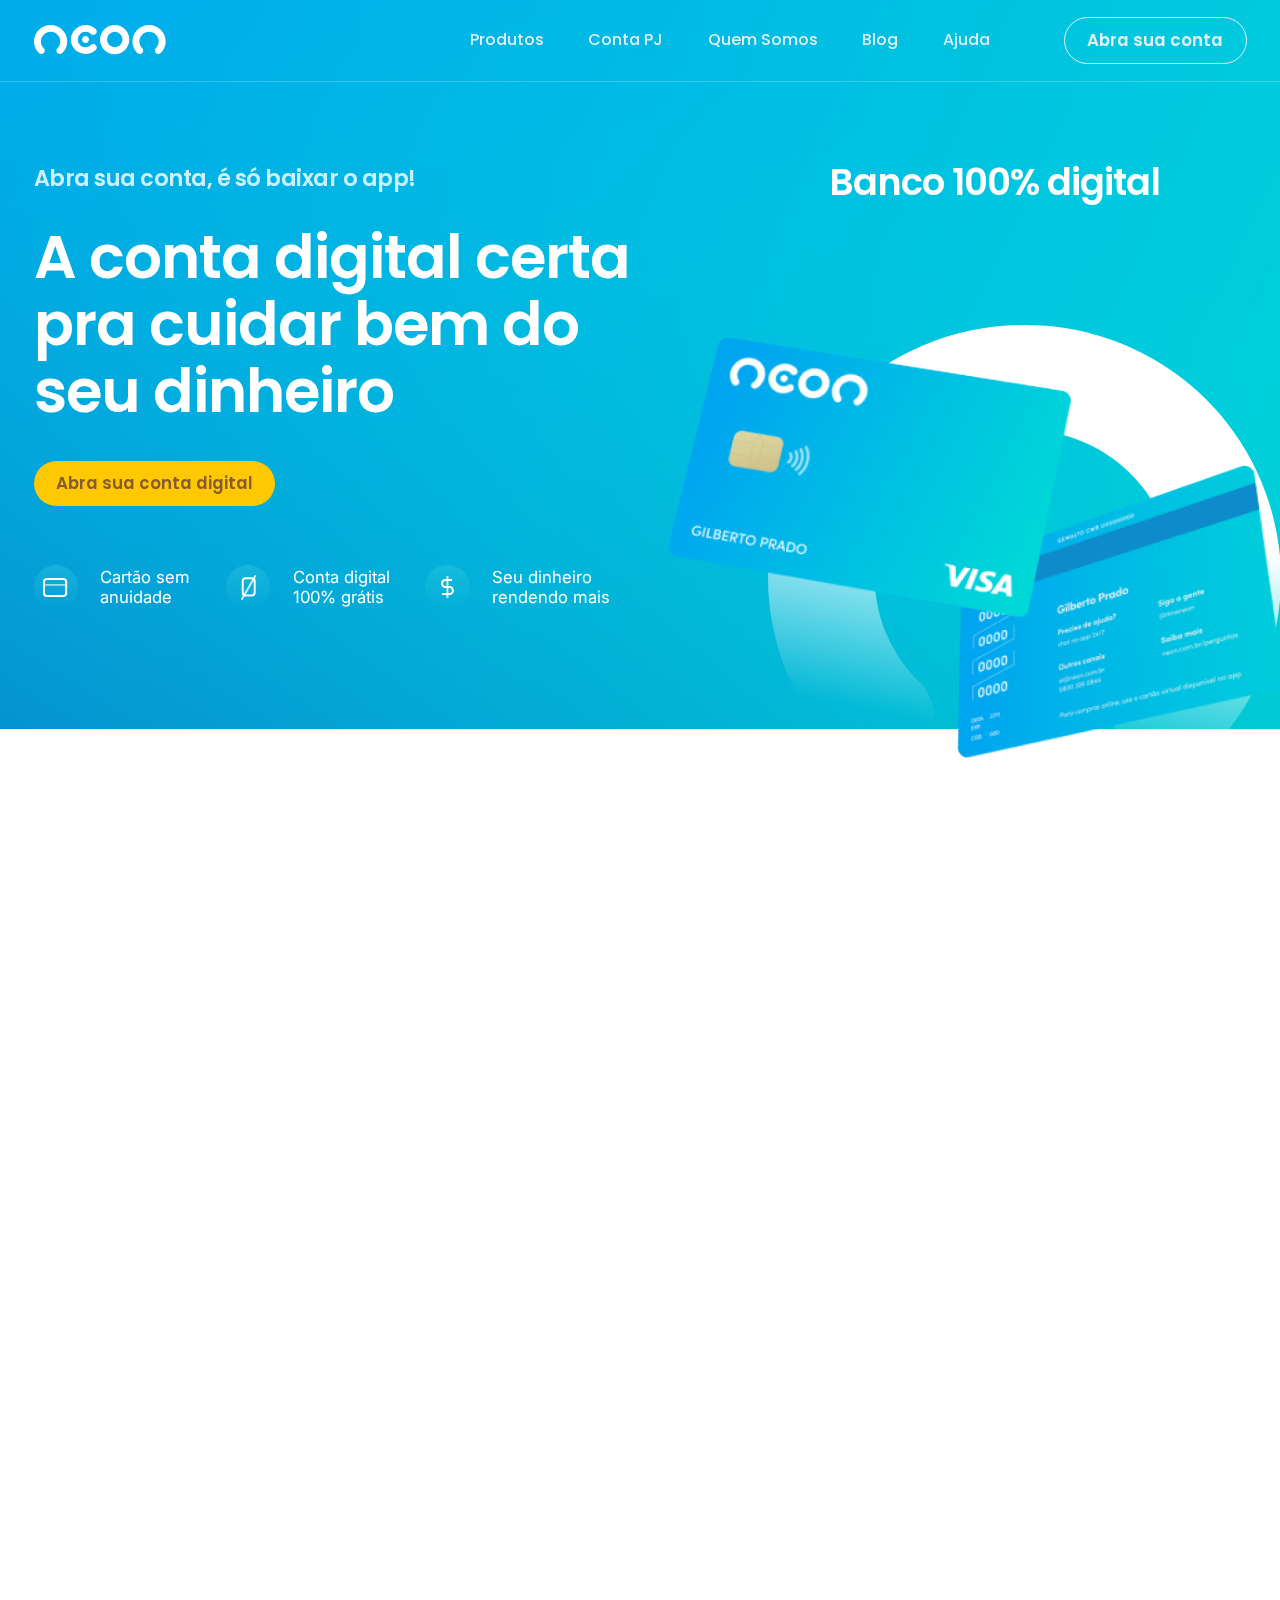
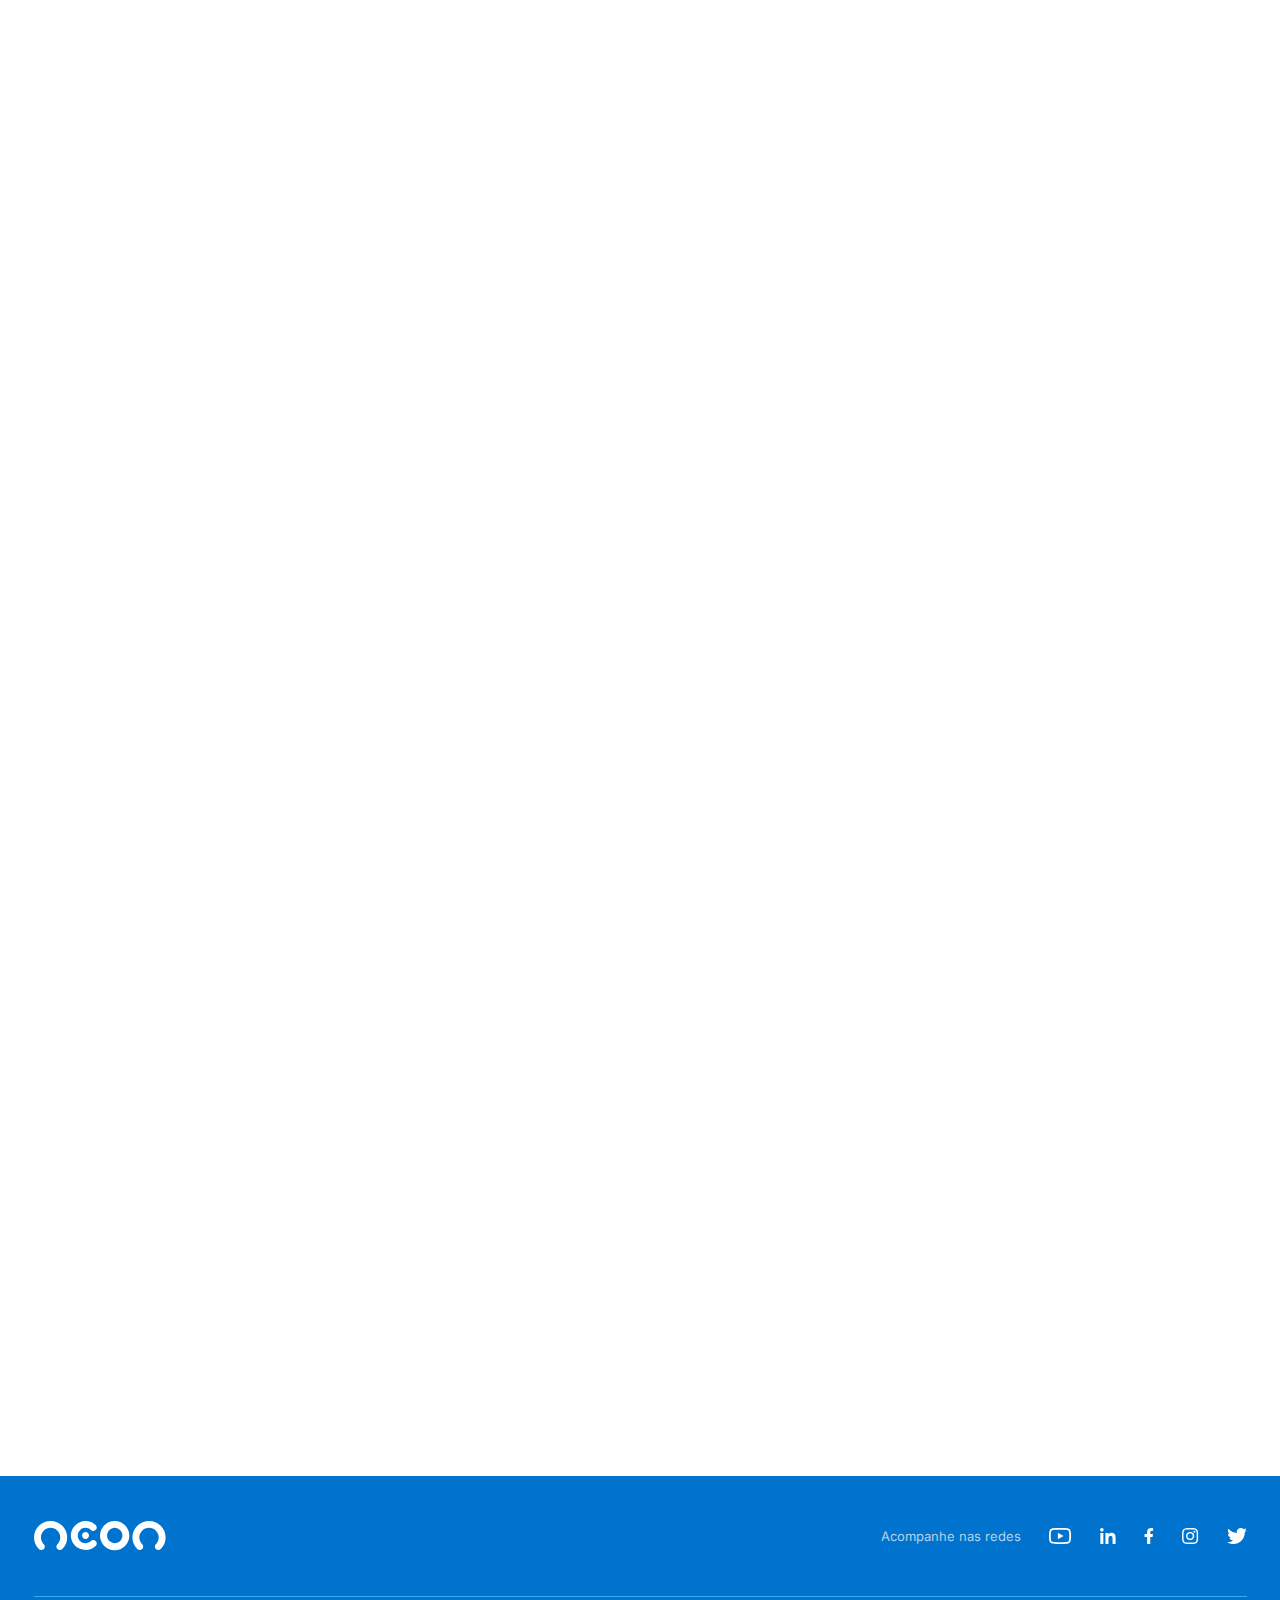
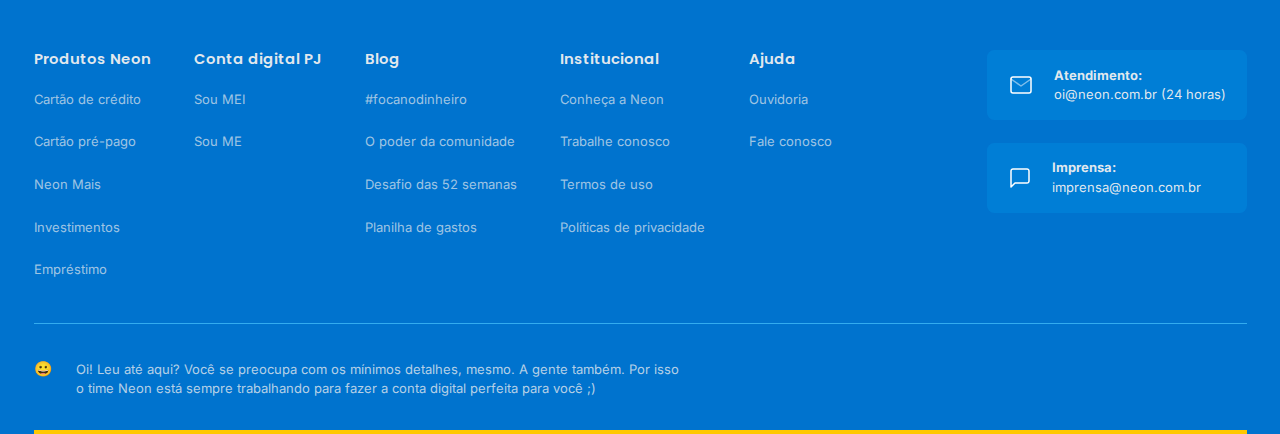
==== commit b6be31bd: "-neon animacoes completo" ====
--- a/neon/index.html
+++ b/neon/index.html
@@ -10,6 +10,10 @@
     <!-- Swiper -->
 
     <link rel="stylesheet" href="https://cdn.jsdelivr.net/npm/swiper@8/swiper-bundle.min.css" />
+
+    <!-- AOS Animate -->
+
+    <link href="https://unpkg.com/aos@2.3.1/dist/aos.css" rel="stylesheet">
 
     <!-- CSS -->
     <link rel="stylesheet" href="./src/styles/style.css">
@@ -22,7 +26,7 @@
 </head>
 
 <body>
-    <header>
+    <header data-aos="fade-down">
         <div class="container">
             <a href="" class="logo">
                 <img src="./src/assets/img/logo.svg" alt="Logo Neon">
@@ -45,7 +49,7 @@
 
     <section class="s-hero">
         <div class="container">
-            <div class="s-hero-left">
+            <div class="s-hero-left" data-aos="fade-right">
                 <h3>
                     Abra sua conta, é só baixar o app!
                 </h3>
@@ -84,8 +88,10 @@
                 </ul>
             </div>
             <div class="s-hero-right">
-                <h2>Banco 100% digital</h2>
-                <div class="image">
+                <h2 data-aos="fade-left">
+                    Banco 100% digital
+                </h2>
+                <div data-aos="zoom-in" class="image">
                     <img src="./src/assets/img/card-neon-frnt.png" class="card-front" alt="Cartão Front">
                     <img src="./src/assets/img/card-neon-back.png" class="card-back" alt="Cartão Back">
                     <img src="./src/assets/img/circle-cards-neon.svg" class="circle" alt="">
@@ -98,10 +104,10 @@
         <div class="container">
             <div class="s-card-neon-left">
                 <div class="ilustra-mockup">
-                    <img src="./src/assets/img/circle-mockup.svg" alt="" class="circle">
-                    <img src="./src/assets/img/mockup.svg" alt="">
-                </div>
-                <div class="text">
+                    <img src="./src/assets/img/circle-mockup.svg" data-aos="fade-left" alt="" class="circle">
+                    <img src="./src/assets/img/mockup.svg" data-aos="flip-left" alt="">
+                </div>
+                <div class="text" data-aos="fade-up">
                     <div class="icon">
                         <img src="./src/assets/img/icon-neon.svg" alt="">
                     </div>
@@ -126,7 +132,7 @@
                 </div>
             </div>
             <div class="s-card-neon-right">
-                <div class="main-text">
+                <div class="main-text" data-aos="fade-left">
                     <h2>Resolva sua vida direto pelo app Neon!</h2>
                     <ul>
                         <li>
@@ -174,7 +180,7 @@
                     </ul>
                     <a href="" class="btn-link">Conheca outros produtos</a>
                 </div>
-                <div class="box-card">
+                <div class="box-card" data-aos="fade-left">
                     <div class="text">
                         <h2>
                             Neon Pejota
@@ -202,7 +208,7 @@
 
     <section class="s-depoimento">
         <div class="container">
-            <div class="top">
+            <div class="top" data-aos="fade-right">
                 <h2>
                     <span>
                         Prático, fácil, moderno
@@ -212,7 +218,7 @@
                 <div class="swiper-pagination"></div>
             </div>
 
-            <div class="slide-depoimentos">
+            <div class="slide-depoimentos" data-aos="fade-up">
                 <div class="swiper-wrapper">
                     <div class="swiper-slide">
                         <div class="card-depoimento">
@@ -221,7 +227,8 @@
                                 <img src="./src/assets/img/icon-twiiter.svg" alt="">
                             </div>
                             <p>
-                                Valeu @banconenon! Linda embalagem e o cartão tbm é lindo! Muito amor por esse banco #bancoNeon
+                                Valeu @banconenon! Linda embalagem e o cartão tbm é lindo! Muito amor por esse banco
+                                #bancoNeon
                             </p>
                         </div>
                     </div>
@@ -232,7 +239,8 @@
                                 <img src="./src/assets/img/icon-twiiter.svg" alt="">
                             </div>
                             <p>
-                                Valeu @banconenon! Linda embalagem e o cartão tbm é lindo! Muito amor por esse banco #bancoNeon
+                                Valeu @banconenon! Linda embalagem e o cartão tbm é lindo! Muito amor por esse banco
+                                #bancoNeon
                             </p>
                         </div>
                     </div>
@@ -243,7 +251,8 @@
                                 <img src="./src/assets/img/icon-twiiter.svg" alt="">
                             </div>
                             <p>
-                                Valeu @banconenon! Linda embalagem e o cartão tbm é lindo! Muito amor por esse banco #bancoNeon
+                                Valeu @banconenon! Linda embalagem e o cartão tbm é lindo! Muito amor por esse banco
+                                #bancoNeon
                             </p>
                         </div>
                     </div>
@@ -254,7 +263,8 @@
                                 <img src="./src/assets/img/icon-twiiter.svg" alt="">
                             </div>
                             <p>
-                                Valeu @banconenon! Linda embalagem e o cartão tbm é lindo! Muito amor por esse banco #bancoNeon
+                                Valeu @banconenon! Linda embalagem e o cartão tbm é lindo! Muito amor por esse banco
+                                #bancoNeon
                             </p>
                         </div>
                     </div>
@@ -265,7 +275,8 @@
                                 <img src="./src/assets/img/icon-twiiter.svg" alt="">
                             </div>
                             <p>
-                                Valeu @banconenon! Linda embalagem e o cartão tbm é lindo! Muito amor por esse banco #bancoNeon
+                                Valeu @banconenon! Linda embalagem e o cartão tbm é lindo! Muito amor por esse banco
+                                #bancoNeon
                             </p>
                         </div>
                     </div>
@@ -276,7 +287,8 @@
                                 <img src="./src/assets/img/icon-twiiter.svg" alt="">
                             </div>
                             <p>
-                                Valeu @banconenon! Linda embalagem e o cartão tbm é lindo! Muito amor por esse banco #bancoNeon
+                                Valeu @banconenon! Linda embalagem e o cartão tbm é lindo! Muito amor por esse banco
+                                #bancoNeon
                             </p>
                         </div>
                     </div>
@@ -287,7 +299,7 @@
 
     <section class="s-conta">
         <div class="container">
-            <div class="s-conta-left">
+            <div class="s-conta-left" data-aos="fade-right">
                 <h2>
                     <span>
                         Aproveite
@@ -328,9 +340,11 @@
                 <button class="btn-primary">Abra sua conta digital</button>
             </div>
             <div class="s-conta-right">
-                <img src="./src/assets/img/mockup-01.svg" class="mockup-01" alt="">
-                <img src="./src/assets/img/mockup-02.png" class="mockup-02" alt="">
-                <img src="./src/assets/img/circle-conta-digital.svg" class="circle" alt="">
+
+                <img src="./src/assets/img/mockup-01.svg" class="mockup-01" alt="" data-aos="fade-up">
+                <img src="./src/assets/img/mockup-02.png" class="mockup-02" alt="" data-aos="fade-down">
+                <img src="./src/assets/img/circle-conta-digital.svg" class="circle" alt="" data-aos="zoom-in">
+
             </div>
         </div>
     </section>
@@ -469,7 +483,8 @@
             <div class="mensagem">
                 <div class="icon">😀</div>
                 <p>
-                    Oi! Leu até aqui? Você se preocupa com os mínimos detalhes, mesmo. A gente também. Por isso o time Neon está sempre trabalhando para fazer a conta digital perfeita para você ;)
+                    Oi! Leu até aqui? Você se preocupa com os mínimos detalhes, mesmo. A gente também. Por isso o time
+                    Neon está sempre trabalhando para fazer a conta digital perfeita para você ;)
                 </p>
             </div>
         </div>
@@ -477,6 +492,8 @@
 
 
     <script src="https://cdn.jsdelivr.net/npm/swiper@8/swiper-bundle.min.js"></script>
+
+    <script src="https://unpkg.com/aos@2.3.1/dist/aos.js"></script>
 
     <script>
         var swiper = new Swiper(".slide-depoimentos", {
@@ -486,6 +503,25 @@
                 el: ".s-depoimento .top .swiper-pagination",
                 clickable: true,
             },
+            breakpoints: {
+                320: {
+                    slidesPerView: 1.3,
+                    spaceBetween: 16,
+                },
+                600: {
+                    slidesPerView: 2.3,
+                    spaceBetween: 15,
+                },
+                970: {
+                    slidesPerView: 3,
+                    spaceBetween: 30,
+                }
+            }
+        });
+
+        AOS.init({
+            duration: 1000,
+            once: true
         });
     </script>
 </body>
--- a/neon/src/styles/style.css
+++ b/neon/src/styles/style.css
@@ -1 +1 @@
-*,::after,::before{margin:0;padding:0;list-style:none;text-decoration:none;outline:none;border:none;box-sizing:border-box;font-family:"Inter",sans-serif}img{max-width:100%;display:block}html{font-size:62.5%}html,body{overflow-x:hidden}button{background-color:rgba(0,0,0,0);cursor:pointer}.container{width:100%;max-width:1245px;padding:0 16px;margin:0 auto}h1{font-weight:600;font-size:6.4rem}h2{font-weight:600;font-size:4rem}h3{font-size:2.4rem;line-height:150%}h4{font-size:2rem;line-height:112%}h1,h2{line-height:112%;letter-spacing:-1px}h3,h4{font-weight:500;letter-spacing:-0.5px}h1,h2,h3,h4{font-family:"Poppins",sans-serif;color:#4e4b59}.btn-primary,.btn-secondary{display:inline-block;line-height:4.8rem;padding:0 2.4rem;border-radius:80px;max-width:28rem;font-family:"Poppins";font-weight:600;font-size:1.8rem}.btn-primary{background-color:#ffc800;color:#855b35;transition:.3s ease}.btn-primary:hover{background-color:#ffdc5c}.btn-secondary{background-color:rgba(0,0,0,0);border:1px solid #00a5f0;color:#00a5f0;transition:.3s ease}.btn-secondary:hover{background-color:#00a5f0;color:rgba(240,240,240,.9411764706)}.btn-secondary.white{border:1px solid rgba(240,240,240,.9411764706);color:rgba(240,240,240,.9411764706)}.btn-secondary.white:hover{background-color:#fff;color:#01c7df}.btn-contato{background-color:rgba(0,164,240,.23);width:100%;height:7.6rem;display:flex;align-items:center;padding-left:2.5rem;border-radius:.8rem;transition:.3s ease}.btn-contato:not(:last-child){margin-bottom:2.4rem}.btn-contato .info{margin-left:2.4rem}.btn-contato .info strong{display:block;text-align:left;font-size:1.4rem;line-height:150%;color:rgba(240,240,240,.9411764706);font-weight:700}.btn-contato .info span{font-weight:400;font-size:1.4rem;line-height:150%;color:rgba(240,240,240,.9411764706)}.btn-contato:hover{background-color:rgba(0,164,240,.9)}.card-depoimento{width:100%;max-width:38rem;height:20rem;background-color:rgba(241,240,245,.55);padding:40px 32px 24px;border-radius:8px}.card-depoimento .user{display:flex;flex-direction:row;align-items:center;justify-content:space-between}.card-depoimento .user strong{display:block;font-family:"Poppins",sans-serif;font-weight:600;font-size:18px;line-height:112%;letter-spacing:-1px;color:#4e4b59}.card-depoimento p{font-family:"Inter",sans-serif;font-size:1.6rem;line-height:150%;color:#5f5c6b;margin-top:24px}.vantagens{display:flex;align-items:center}.vantagens .icon{width:4.8rem;height:4.8rem;display:flex;flex-direction:row;align-items:center;justify-content:center;border-radius:50%;background:linear-gradient(180deg, rgba(53, 203, 226, 0.4) 0%, rgba(53, 202, 226, 0) 100%)}.vantagens span{font-family:"Inter";font-weight:400;font-size:1.2rem;line-height:2.2rem;color:rgba(240,240,240,.9411764706);margin-left:1.2rem;font-size:1.6rem}header{position:absolute;top:0;left:0;width:100%;height:8.8rem;display:flex;border-bottom:1px solid rgba(255,255,255,.2)}header .container{display:flex;flex-direction:row;align-items:center;justify-content:space-between}header nav{display:flex;align-items:center}header nav ul{display:flex;align-items:center;margin-right:8rem}header nav ul li{text-align:center}header nav ul li:not(:first-child){margin-left:4.8rem}header nav ul li a{font-family:"Poppins";font-weight:500;font-size:16px;line-height:125%;color:rgba(240,240,240,.9411764706);transition:.5s ease}header nav ul li a:hover{color:#ffc800}header .btn-mobile{display:none;margin-left:4rem}@media(max-width: 1085px){header nav ul{margin-right:3rem}header nav ul li:not(:first-child){margin-left:2.5rem}}@media(max-width: 991px){header .log{max-width:10.8rem}header nav ul{display:none}header .btn-mobile{display:block}}@media(max-width: 480px){header header{height:7.3rem}header nav .btn-secondary{display:none}}footer{background-color:#0073ce;padding-top:4.9rem}footer .top{display:flex;flex-direction:row;align-items:center;justify-content:space-between;border-bottom:1px solid rgba(73,196,253,.7);padding-bottom:4.8rem;margin-bottom:5.7rem}footer .top .share{display:flex;align-items:center}footer .top .share span{font-weight:400;font-size:1.4rem;line-height:125%;color:rgba(240,240,240,.9411764706);opacity:.8}footer .top .share ul{display:flex;align-items:center;margin-left:3rem}footer .top .share ul li:not(:first-child){margin-left:3rem}footer .main{display:flex;flex-direction:row;align-items:flex-start;justify-content:space-between;border-bottom:1px solid rgba(73,196,253,.7);padding-bottom:4.8rem;margin-bottom:3.9rem}footer .main nav{display:flex;flex-direction:row;align-items:flex-start;justify-content:space-between;width:100%;max-width:86rem}footer .main nav .item strong{font-family:"Poppins",sans-serif;font-weight:600;font-size:1.6rem;line-height:125%;color:rgba(240,240,240,.9411764706);display:inline-block;margin-bottom:2.5rem}footer .main nav .item ul li:not(:last-child){margin-bottom:2.9rem}footer .main nav .item ul li a{font-weight:400;font-size:1.4rem;line-height:1.7rem;color:rgba(240,240,240,.9411764706);opacity:.7;transition:.3s ease}footer .main nav .item ul li a:hover{opacity:1}footer .main .btns{width:100%;max-width:28rem}footer .mensagem{display:flex;align-items:flex-start;border-bottom:4px solid #ffc800;padding-bottom:3.4rem}footer .mensagem .icon{font-size:1.6rem}footer .mensagem p{width:100%;max-width:66rem;margin-left:2.5rem;font-weight:400;font-size:1.4rem;line-height:150%;color:rgba(240,240,240,.9411764706);opacity:.8}.s-hero{width:100%;height:78.6rem;background-image:url("../assets/img/bg-hero.svg");background-repeat:no-repeat;background-position:center center;padding-top:17.5rem}.s-hero .container{display:flex;flex-direction:row;align-items:flex-start;justify-content:space-between}.s-hero .s-hero-left{width:100%;max-width:68.4rem}.s-hero .s-hero-left h3{color:rgba(240,240,240,.9411764706);opacity:.8;font-weight:600}.s-hero .s-hero-left h1{color:rgba(240,240,240,.9411764706);margin:3.2rem 0}.s-hero .s-hero-left ul{margin-top:6.4rem;display:flex;align-items:center;justify-content:space-between;width:100%;max-width:62.1rem}.s-hero .s-hero-right{width:100%;max-width:76rem;margin-right:-23rem}.s-hero .s-hero-right h2{text-align:center;margin-bottom:6.7rem;color:rgba(240,240,240,.9411764706);opacity:.4;font-weight:600}.s-hero .s-hero-right .image{width:100%;height:54.1rem;top:35px;position:relative;overflow:hidden}.s-hero .s-hero-right .image img{position:absolute}.s-hero .s-hero-right .image .circle{top:2.8rem;right:4.3rem}.s-hero .s-hero-right .image .card-back{bottom:4.6rem;right:8.6rem;z-index:1}.s-hero .s-hero-right .image .card-front{top:4.1rem;left:0;z-index:2}.s-card-neon{padding-top:12.9rem}.s-card-neon .container{display:flex;flex-direction:row;align-items:flex-start;justify-content:space-between}.s-card-neon .s-card-neon-left{width:100%;max-width:27.7rem}.s-card-neon .s-card-neon-left .ilustra-mockup{width:100%;max-width:27.7rem;position:relative;margin-bottom:13rem}.s-card-neon .s-card-neon-left .ilustra-mockup .circle{position:absolute;z-index:-1;top:8.7rem;max-width:377px;left:-214px}.s-card-neon .s-card-neon-left .text{width:100%;display:flex;flex-direction:column;align-items:center}.s-card-neon .s-card-neon-left .text .icon{position:relative}.s-card-neon .s-card-neon-left .text .icon:before{content:"";width:5px;height:83px;background-image:url("../assets/img/points.svg");position:absolute;top:-104px;left:50%;margin-left:-2.5px}.s-card-neon .s-card-neon-left .text .info-txt{display:flex;flex-direction:column;align-items:center;margin-top:3.1rem}.s-card-neon .s-card-neon-left .text .info-txt h3{text-align:center;font-weight:500;font-size:2.4rem}.s-card-neon .s-card-neon-left .text .info-txt p{text-align:center;font-family:"Inter";font-weight:400;font-size:1.6rem;line-height:150%;color:#5f5c6b;opacity:.4;margin-bottom:2.4rem}.s-card-neon .s-card-neon-left .text .info-txt ul li:not(:last-child){margin-bottom:1.6rem}.s-card-neon .s-card-neon-right{width:100%;max-width:80rem}.s-card-neon .s-card-neon-right .main-text{margin-bottom:14.4rem}.s-card-neon .s-card-neon-right .main-text h2{max-width:48.8rem;color:#33303e;margin-bottom:4.9rem}.s-card-neon .s-card-neon-right .main-text ul{margin-bottom:3.2rem}.s-card-neon .s-card-neon-right .main-text ul li{border-bottom:1px solid rgba(225,224,231,.9);padding:3.2rem 0px;display:flex;flex-direction:row;align-items:center;justify-content:space-between}.s-card-neon .s-card-neon-right .main-text ul li:first-child{padding-top:0}.s-card-neon .s-card-neon-right .main-text ul li .info{display:flex;align-items:center}.s-card-neon .s-card-neon-right .main-text ul li .info .txt{margin-left:4.2rem}.s-card-neon .s-card-neon-right .main-text ul li .info .txt h3{color:#5f5c6b}.s-card-neon .s-card-neon-right .main-text ul li .info .txt p{font-size:1.8rem;line-height:150%;color:#7a7786}.s-card-neon .s-card-neon-right .main-text .btn-link{font-family:"Poppins",sans-serif;font-weight:500;font-size:1.6rem;line-height:112%;letter-spacing:-0.5px;color:#0073ce;position:relative}.s-card-neon .s-card-neon-right .main-text .btn-link:after{content:"";position:absolute;right:-1.8rem;bottom:0;width:1rem;height:.3rem;background-color:#ffc800}.s-card-neon .s-card-neon-right .box-card{width:100%;height:41rem;background-image:url(../assets/img/bg-box-card-neon.svg);background-position:center center;background-repeat:no-repeat;border-radius:1.2rem;display:flex;align-items:center;justify-content:space-between;padding-left:5.9rem}.s-card-neon .s-card-neon-right .box-card .text{width:100%;max-width:38rem}.s-card-neon .s-card-neon-right .box-card .text h2{color:rgba(240,240,240,.9411764706);margin-bottom:1.1rem}.s-card-neon .s-card-neon-right .box-card .text h3{color:rgba(240,240,240,.9411764706);max-width:32.7rem;margin-bottom:.8rem}.s-card-neon .s-card-neon-right .box-card .text p{font-family:"Inter",sans-serif;font-weight:400;font-size:1.6rem;line-height:150%;color:rgba(240,240,240,.9411764706);margin-bottom:3.1rem}.s-card-neon .s-card-neon-right .box-card .text .btns{display:flex;align-items:center}.s-card-neon .s-card-neon-right .box-card .text .btns button:not(:first-child){margin-left:1.6rem}.s-card-neon .s-card-neon-right .box-card .image{margin-right:-3.2rem}.s-depoimento{padding-top:13.4rem}.s-depoimento .top{margin-bottom:4.8rem;display:flex;flex-direction:row;align-items:flex-end;justify-content:space-between}.s-depoimento .top h2 span{color:#c6c5ce;display:block;margin-bottom:1.4rem}.s-depoimento .top .swiper-pagination{position:relative;width:auto}.s-depoimento .top .swiper-pagination .swiper-pagination-bullet{background:#ffc800;opacity:.3;border-radius:12px;transition:all .3s ease}.s-depoimento .top .swiper-pagination .swiper-pagination-bullet:not(:first-child){margin-left:4px}.s-depoimento .top .swiper-pagination .swiper-pagination-bullet-active{opacity:1;width:17px;height:7px}.s-depoimento .slide-depoimentos{overflow:hidden}.s-conta{padding-top:12.7rem;padding-bottom:8.5rem}.s-conta .container{display:flex;align-items:center}.s-conta .s-conta-left{max-width:54.2rem}.s-conta .s-conta-left h2{font-size:40px;line-height:112%;margin-bottom:4.5rem}.s-conta .s-conta-left h2 span{color:#c6c5ce;display:block;margin-bottom:1.4rem}.s-conta .s-conta-left ul{margin-bottom:6.1rem}.s-conta .s-conta-left ul li{display:flex;align-items:center}.s-conta .s-conta-left ul li:not(:last-child){margin-bottom:4.5rem}.s-conta .s-conta-left ul li .icon{display:flex;flex-direction:row;align-items:center;justify-content:center;border-radius:.8rem;width:4.5rem;height:4.5rem;background-color:#00d7d7;margin-right:2.4rem}.s-conta .s-conta-left ul li .info h3{margin-bottom:.4rem;color:#5f5c6b}.s-conta .s-conta-left ul li .info p{font-size:1.8rem;line-height:150%;color:#7a7786}.s-conta .s-conta-right{position:relative;width:100%;max-width:71.2rem;height:59.8rem;margin-right:-3.8rem;left:12.5rem}.s-conta .s-conta-right img{position:absolute}.s-conta .s-conta-right img.mockup-01{left:0;bottom:4.7rem}.s-conta .s-conta-right img.mockup-02{top:.3rem;left:25.8rem}.s-conta .s-conta-right img.circle{right:0;bottom:0}+*,::after,::before{margin:0;padding:0;list-style:none;text-decoration:none;outline:none;border:none;box-sizing:border-box;font-family:"Inter",sans-serif}img{max-width:100%;display:block}html{font-size:62.5%}@media(max-width: 1300px){html{font-size:58%}}@media(max-width: 991px){html{font-size:62.5%}}html,body{overflow-x:hidden}button{background-color:rgba(0,0,0,0);cursor:pointer}.container{width:100%;max-width:1245px;padding:0 16px;margin:0 auto}@-webkit-keyframes floating{0%{transform:translateY(0px)}66%{transform:translateY(-15px)}100%{transform:translateY(0px)}}@keyframes floating{0%{transform:translateY(0px)}66%{transform:translateY(-15px)}100%{transform:translateY(0px)}}h1{font-weight:600;font-size:6.4rem}@media(max-width: 1150px){h1{font-size:5.2rem}}@media(max-width: 991px){h1{font-size:4.8rem}}h2{font-weight:600;font-size:4rem}h3{font-size:2.4rem;line-height:150%}h4{font-size:2rem;line-height:112%}h1,h2{line-height:112%;letter-spacing:-1px}h3,h4{font-weight:500;letter-spacing:-0.5px}h1,h2,h3,h4{font-family:"Poppins",sans-serif;color:#4e4b59}.btn-primary,.btn-secondary{display:inline-block;line-height:4.8rem;padding:0 2.4rem;border-radius:80px;max-width:28rem;font-family:"Poppins";font-weight:600;font-size:1.8rem}.btn-primary{background-color:#ffc800;color:#855b35;transition:.3s ease}.btn-primary:hover{background-color:#ffdc5c}.btn-secondary{background-color:rgba(0,0,0,0);border:1px solid #00a5f0;color:#00a5f0;transition:.3s ease}.btn-secondary:hover{background-color:#00a5f0;color:rgba(240,240,240,.9411764706)}.btn-secondary.white{border:1px solid rgba(240,240,240,.9411764706);color:rgba(240,240,240,.9411764706)}.btn-secondary.white:hover{background-color:#fff;color:#01c7df}.btn-contato{background-color:rgba(0,164,240,.23);width:100%;height:7.6rem;display:flex;align-items:center;padding-left:2.5rem;border-radius:.8rem;transition:.3s ease}.btn-contato:not(:last-child){margin-bottom:2.4rem}.btn-contato .info{margin-left:2.4rem}.btn-contato .info strong{display:block;text-align:left;font-size:1.4rem;line-height:150%;color:rgba(240,240,240,.9411764706);font-weight:700}.btn-contato .info span{font-weight:400;font-size:1.4rem;line-height:150%;color:rgba(240,240,240,.9411764706)}.btn-contato:hover{background-color:rgba(0,164,240,.9)}@media(max-width: 600px){.btn-contato img{display:none}.btn-contato .info{margin-left:0}}@media(max-width: 480px){.btn-contato{padding-left:0;justify-content:center}.btn-contato .info p,.btn-contato .info strong{text-align:center;display:block}}.card-depoimento{width:100%;max-width:38rem;height:20rem;background-color:rgba(241,240,245,.55);padding:40px 32px 24px;border-radius:8px}.card-depoimento .user{display:flex;flex-direction:row;align-items:center;justify-content:space-between}.card-depoimento .user strong{display:block;font-family:"Poppins",sans-serif;font-weight:600;font-size:18px;line-height:112%;letter-spacing:-1px;color:#4e4b59}.card-depoimento p{font-family:"Inter",sans-serif;font-size:1.6rem;line-height:150%;color:#5f5c6b;margin-top:24px}@media(max-width: 480px){.card-depoimento{height:25.3rem}}.vantagens{display:flex;align-items:center}.vantagens .icon{width:4.8rem;height:4.8rem;display:flex;flex-direction:row;align-items:center;justify-content:center;border-radius:50%;background:linear-gradient(180deg, rgba(53, 203, 226, 0.4) 0%, rgba(53, 202, 226, 0) 100%)}.vantagens span{font-family:"Inter";font-weight:400;font-size:1.2rem;line-height:2.2rem;color:rgba(240,240,240,.9411764706);margin-left:1.2rem;font-size:1.6rem}header{position:absolute;top:0;left:0;width:100%;height:8.8rem;display:flex;border-bottom:1px solid rgba(255,255,255,.2)}header .container{display:flex;flex-direction:row;align-items:center;justify-content:space-between}header nav{display:flex;align-items:center}header nav ul{display:flex;align-items:center;margin-right:8rem}header nav ul li{text-align:center}header nav ul li:not(:first-child){margin-left:4.8rem}header nav ul li a{font-family:"Poppins";font-weight:500;font-size:16px;line-height:125%;color:rgba(240,240,240,.9411764706);transition:.5s ease}header nav ul li a:hover{color:#ffc800}header .btn-mobile{display:none;margin-left:4rem}@media(max-width: 1085px){header nav ul{margin-right:3rem}header nav ul li:not(:first-child){margin-left:2.5rem}}@media(max-width: 991px){header .log{max-width:10.8rem}header nav ul{display:none}header .btn-mobile{display:block}}@media(max-width: 480px){header header{height:7.3rem}header nav .btn-secondary{display:none}}footer{background-color:#0073ce;padding-top:4.9rem}footer .top{display:flex;flex-direction:row;align-items:center;justify-content:space-between;border-bottom:1px solid rgba(73,196,253,.7);padding-bottom:4.8rem;margin-bottom:5.7rem}footer .top .share{display:flex;align-items:center}footer .top .share span{font-weight:400;font-size:1.4rem;line-height:125%;color:rgba(240,240,240,.9411764706);opacity:.8}footer .top .share ul{display:flex;align-items:center;margin-left:3rem}footer .top .share ul li:not(:first-child){margin-left:3rem}footer .main{display:flex;flex-direction:row;align-items:flex-start;justify-content:space-between;border-bottom:1px solid rgba(73,196,253,.7);padding-bottom:4.8rem;margin-bottom:3.9rem}footer .main nav{display:flex;flex-direction:row;align-items:flex-start;justify-content:space-between;width:100%;max-width:86rem}footer .main nav .item strong{font-family:"Poppins",sans-serif;font-weight:600;font-size:1.6rem;line-height:125%;color:rgba(240,240,240,.9411764706);display:inline-block;margin-bottom:2.5rem}footer .main nav .item ul li:not(:last-child){margin-bottom:2.9rem}footer .main nav .item ul li a{font-weight:400;font-size:1.4rem;line-height:1.7rem;color:rgba(240,240,240,.9411764706);opacity:.7;transition:.3s ease}footer .main nav .item ul li a:hover{opacity:1}footer .main .btns{width:100%;max-width:28rem}footer .mensagem{display:flex;align-items:flex-start;border-bottom:4px solid #ffc800;padding-bottom:3.4rem}footer .mensagem .icon{font-size:1.6rem}footer .mensagem p{width:100%;max-width:66rem;margin-left:2.5rem;font-weight:400;font-size:1.4rem;line-height:150%;color:rgba(240,240,240,.9411764706);opacity:.8}@media(max-width: 1050px){footer .main nav{max-width:75rem}}@media(max-width: 991px){footer .main{width:100%;position:relative;flex-direction:column;align-items:flex-start;padding-bottom:3.6rem}footer .main nav{width:100%;flex-wrap:wrap;justify-content:flex-start}footer .main nav .item{width:33%;margin-bottom:5rem}footer .main .btns{position:absolute;bottom:14rem;right:0}footer .mensagem{flex-direction:column;align-items:center}footer .mensagem p{margin-left:0;text-align:center;margin:1rem}}@media(max-width: 600px){footer .main{margin-bottom:3rem}footer .main .btns{max-width:25rem}}@media(max-width: 480px){footer .top{flex-direction:column;align-items:center;padding-bottom:4.3rem;margin-bottom:5.2rem}footer .top .share{flex-direction:column;margin-top:3.2rem}footer .top .share ul{margin-left:0;margin-top:2rem}footer .main nav .item{width:50%;margin-bottom:5.3rem}footer .main .btns{bottom:0;position:relative;max-width:100%}}.s-hero{width:100%;height:78.6rem;background:url("../assets/img/bg-hero.svg") no-repeat center center;background-size:cover;padding-top:17.5rem}.s-hero .container{display:flex;flex-direction:row;align-items:flex-start;justify-content:space-between}.s-hero .s-hero-left{width:100%;max-width:68.4rem}.s-hero .s-hero-left h3{color:#fff;opacity:.8;font-weight:600;margin-bottom:3.2rem}.s-hero .s-hero-left h1{color:#fff;margin-bottom:3.9rem}.s-hero .s-hero-left ul{width:100%;max-width:62.1rem;margin-top:6.4rem;display:flex;align-items:center;justify-content:space-between}.s-hero .s-hero-left ul li{display:flex;align-items:center}.s-hero .s-hero-left ul li .icon{width:4.8rem;height:4.8rem;background:linear-gradient(180deg, rgba(53, 203, 226, 0.4) 0%, rgba(53, 202, 226, 0) 100%);border-radius:50%;display:flex;flex-direction:row;align-items:center;justify-content:center;margin-right:1.2rem}.s-hero .s-hero-left ul li span{font-weight:400;font-size:1.8rem;line-height:2.2rem;color:#fff}.s-hero .s-hero-right{width:100%;max-width:70.6rem;margin-right:-17.4rem}.s-hero .s-hero-right h2{margin-bottom:6.7rem;text-align:center;color:#fff;opacity:.4;font-weight:600}.s-hero .s-hero-right .image{position:relative;top:3.5rem;width:100%;height:54.1rem}.s-hero .s-hero-right .image img{position:absolute}.s-hero .s-hero-right .image .card-front{top:4.1rem;left:0;z-index:2;max-width:43.5rem;-webkit-animation:floating 6s infinite;animation:floating 6s infinite}.s-hero .s-hero-right .image .card-back{bottom:4.6rem;right:8.6rem;z-index:1;max-width:35.2rem;-webkit-animation:floating 8s infinite;animation:floating 8s infinite}.s-hero .s-hero-right .image .circle{max-width:55.3rem;top:2.8rem;right:4.3rem}@media(max-width: 1440px){.s-hero .s-hero-right{margin-right:-13.4rem}}@media(max-width: 1366px){.s-hero .s-hero-right{margin-right:-8rem}.s-hero .s-hero-right .image .card-back{right:4rem}}@media(max-width: 1050px){.s-hero{padding-top:14.5rem;height:65.6rem}.s-hero .s-hero-left ul{margin-top:4.5rem}.s-hero .s-hero-right{margin-right:-10px}.s-hero .s-hero-right h2{margin-bottom:1.5rem}.s-hero .s-hero-right .image{height:45rem}.s-hero .s-hero-right .image .card-front{max-width:35rem;top:8rem}.s-hero .s-hero-right .image .card-back{max-width:29rem;bottom:0}.s-hero .s-hero-right .image .circle{max-width:46rem}}@media(max-width: 991px){.s-hero{height:89.1rem;background-size:cover}.s-hero .container{flex-direction:column;align-items:center}.s-hero .s-hero-left{margin-bottom:5rem;max-width:68.5rem;display:flex;flex-direction:column;align-items:center;justify-content:center}.s-hero .s-hero-left h3{text-align:center}.s-hero .s-hero-left h1{text-align:center;margin-bottom:2.6rem}.s-hero .s-hero-left ul{margin-top:3.9rem}.s-hero .s-hero-right h2{margin-bottom:1.9rem}.s-hero .s-hero-right .image{max-width:51.1rem;height:42.4rem;margin:0 auto;top:0}.s-hero .s-hero-right .image .circle{max-width:42.9rem;top:0;right:1.3rem}.s-hero .s-hero-right .image .card-front{max-width:34rem;left:0;right:3.5rem}.s-hero .s-hero-right .image .card-back{max-width:27.4rem}}@media(max-width: 480px){.s-hero{padding-top:12.4rem;height:73.9rem}.s-hero .s-hero-left h3{font-size:1.6rem;line-height:120%;margin-bottom:1.5rem}.s-hero .s-hero-left h1{font-size:32px;line-height:112%;margin-bottom:3.7rem}.s-hero .s-hero-left ul{flex-direction:column;align-items:flex-start;max-width:27.5rem}.s-hero .s-hero-left ul li:not(:last-child){margin-bottom:1.7rem}.s-hero .s-hero-left ul li .icon{width:2rem;height:auto;background-color:rgba(0,0,0,0)}.s-hero .s-hero-left ul li span br{display:none}.s-hero .s-hero-right h2{display:none}.s-hero .s-hero-right .image{max-width:30.5rem;height:24.8rem}.s-hero .s-hero-right .image .circle{max-width:26.7rem;right:0}.s-hero .s-hero-right .image .card-front{max-width:21.1rem;top:2.9rem}.s-hero .s-hero-right .image .card-back{max-width:17rem;bottom:0;right:.6rem}}.s-card-neon{padding-top:12.9rem}.s-card-neon .container{display:flex;flex-direction:row;align-items:flex-start;justify-content:space-between}.s-card-neon .s-card-neon-left{width:100%;max-width:27.7rem}.s-card-neon .s-card-neon-left .ilustra-mockup{width:100%;max-width:27.7rem;position:relative;margin-bottom:13rem}.s-card-neon .s-card-neon-left .ilustra-mockup .circle{position:absolute;z-index:-1;top:8.7rem;max-width:377px;left:-214px}.s-card-neon .s-card-neon-left .text{width:100%;display:flex;flex-direction:column;align-items:center}.s-card-neon .s-card-neon-left .text .icon{position:relative}.s-card-neon .s-card-neon-left .text .icon:before{content:"";width:5px;height:83px;background-image:url("../assets/img/points.svg");position:absolute;top:-104px;left:50%;margin-left:-2.5px}.s-card-neon .s-card-neon-left .text .info-txt{display:flex;flex-direction:column;align-items:center;margin-top:3.1rem}.s-card-neon .s-card-neon-left .text .info-txt h3{text-align:center;font-weight:500;font-size:2.4rem}.s-card-neon .s-card-neon-left .text .info-txt p{text-align:center;font-family:"Inter";font-weight:400;font-size:1.6rem;line-height:150%;color:#5f5c6b;opacity:.4;margin-bottom:2.4rem}.s-card-neon .s-card-neon-left .text .info-txt ul li:not(:last-child){margin-bottom:1.6rem}.s-card-neon .s-card-neon-right{width:100%;max-width:80rem}.s-card-neon .s-card-neon-right .main-text{margin-bottom:14.4rem}.s-card-neon .s-card-neon-right .main-text h2{max-width:48.8rem;color:#33303e;margin-bottom:4.9rem}.s-card-neon .s-card-neon-right .main-text ul{margin-bottom:3.2rem}.s-card-neon .s-card-neon-right .main-text ul li{border-bottom:1px solid rgba(225,224,231,.9);padding:3.2rem 0px;display:flex;flex-direction:row;align-items:center;justify-content:space-between}.s-card-neon .s-card-neon-right .main-text ul li:first-child{padding-top:0}.s-card-neon .s-card-neon-right .main-text ul li .info{display:flex;align-items:center}.s-card-neon .s-card-neon-right .main-text ul li .info .txt{margin-left:4.2rem}.s-card-neon .s-card-neon-right .main-text ul li .info .txt h3{color:#5f5c6b}.s-card-neon .s-card-neon-right .main-text ul li .info .txt p{font-size:1.8rem;line-height:150%;color:#7a7786}.s-card-neon .s-card-neon-right .main-text .btn-link{font-family:"Poppins",sans-serif;font-weight:500;font-size:1.6rem;line-height:112%;letter-spacing:-0.5px;color:#0073ce;position:relative}.s-card-neon .s-card-neon-right .main-text .btn-link:after{content:"";position:absolute;right:-1.8rem;bottom:0;width:1rem;height:.3rem;background-color:#ffc800}.s-card-neon .s-card-neon-right .box-card{width:100%;height:41rem;background-image:url(../assets/img/bg-box-card-neon.svg);background-size:cover;background-repeat:no-repeat;border-radius:1.2rem;display:flex;align-items:center;justify-content:space-between;padding-left:5.9rem}.s-card-neon .s-card-neon-right .box-card .text{width:100%;max-width:38rem}.s-card-neon .s-card-neon-right .box-card .text h2{color:rgba(240,240,240,.9411764706);margin-bottom:1.1rem}.s-card-neon .s-card-neon-right .box-card .text h3{color:rgba(240,240,240,.9411764706);max-width:32.7rem;margin-bottom:.8rem}.s-card-neon .s-card-neon-right .box-card .text p{font-family:"Inter",sans-serif;font-weight:400;font-size:1.6rem;line-height:150%;color:rgba(240,240,240,.9411764706);margin-bottom:3.1rem}.s-card-neon .s-card-neon-right .box-card .text .btns{display:flex;align-items:center}.s-card-neon .s-card-neon-right .box-card .text .btns button:not(:first-child){margin-left:1.6rem}.s-card-neon .s-card-neon-right .box-card .image{margin-right:-3.2rem}@media(max-width: 1200px){.s-card-neon .s-card-neon-left .ilustra-mockup .circle{display:none}.s-card-neon .s-card-neon-right .main-text ul li .info .txt{margin-left:2rem}.s-card-neon .s-card-neon-right .box-card{padding-left:3.5rem}.s-card-neon .s-card-neon-right .box-card .image{margin-right:-1rem}}@media(max-width: 991px){.s-card-neon .container{flex-direction:column-reverse}.s-card-neon .s-card-neon-right{max-width:100%;margin-bottom:9.8rem}.s-card-neon .s-card-neon-right .main-text{margin-bottom:5.7rem}.s-card-neon .s-card-neon-right .main-text h2{text-align:center;margin:0 auto;margin-bottom:5.3rem;font-size:3.6rem}.s-card-neon .s-card-neon-right .main-text .btn-link{display:block;text-align:center}.s-card-neon .s-card-neon-right .main-text .btn-link::after{display:none}.s-card-neon .s-card-neon-right .box-card{max-width:94.7%}.s-card-neon .s-card-neon-right .box-card .image{margin-right:-4rem}.s-card-neon .s-card-neon-left{display:flex;align-items:center;justify-content:space-between;max-width:61rem;margin:0 auto}.s-card-neon .s-card-neon-left .ilustra-mockup{margin-bottom:0;max-width:25.5rem}.s-card-neon .s-card-neon-left .text{max-width:27rem}}@media(max-width: 680px){.s-card-neon{padding-top:17rem}.s-card-neon .s-card-neon-right .box-card{max-width:100%;height:47rem;flex-direction:column;padding-top:4.3rem;padding-left:0;margin-bottom:5rem}.s-card-neon .s-card-neon-right .box-card .text{max-width:90%;display:flex;flex-direction:column;align-items:center;margin-bottom:3rem;text-align:center}.s-card-neon .s-card-neon-right .box-card .image{margin-right:0}}@media(max-width: 480px){.s-card-neon{padding-top:8.6rem}.s-card-neon .left-area{flex-direction:column-reverse}.s-card-neon .left-area .text{margin-bottom:4rem}.s-card-neon .left-area .text .icon::before{display:none}.s-card-neon .left-area .ilustra-mockup{height:39.7rem;overflow:hidden}.s-card-neon .right-area{margin-bottom:6.7rem}.s-card-neon .right-area .main-text h2{font-size:2.8rem;margin-bottom:3.7rem}.s-card-neon .right-area .main-text ul li{padding:2.8rem 0}.s-card-neon .right-area .main-text ul li .info{align-items:flex-start}.s-card-neon .right-area .main-text ul li .txt{max-width:71%}.s-card-neon .right-area .main-text ul li .txt h3{font-size:2rem}.s-card-neon .right-area .main-text ul li .txt p{font-size:1.4rem}.s-card-neon .right-area .box-card h2{font-weight:600;font-size:2.8rem}.s-card-neon .right-area .box-card h3{font-size:2rem}.s-card-neon .right-area .box-card .text p{max-width:25.3rem;margin-bottom:3.4rem}.s-card-neon .right-area .box-card .text .btns .btn-primary{padding:0 3rem}.s-card-neon .right-area .box-card .image{max-width:27.7rem}}.s-depoimento{padding-top:13.4rem}.s-depoimento .top{margin-bottom:4.8rem;display:flex;flex-direction:row;align-items:flex-end;justify-content:space-between}.s-depoimento .top h2 span{color:#c6c5ce;display:block;margin-bottom:1.4rem}.s-depoimento .top .swiper-pagination{position:relative;width:auto}.s-depoimento .top .swiper-pagination .swiper-pagination-bullet{background:#ffc800;opacity:.3;border-radius:12px;transition:all .3s ease}.s-depoimento .top .swiper-pagination .swiper-pagination-bullet:not(:first-child){margin-left:4px}.s-depoimento .top .swiper-pagination .swiper-pagination-bullet-active{opacity:1;width:17px;height:7px}.s-depoimento .slide-depoimentos{overflow:hidden}@media(max-width: 991px){.s-depoimento .top{flex-direction:column;align-items:center;margin-bottom:5.1rem}.s-depoimento .top h2{text-align:center;margin-bottom:5.1rem}}@media(max-width: 480px){.s-depoimento{padding-top:7.6rem}.s-depoimento .container{padding:0}.s-depoimento .top{margin-bottom:3.4rem}.s-depoimento .top h2{max-width:28.5rem;font-size:2.8rem;font-weight:600;margin-bottom:3.4rem}.s-depoimento .top h2 span{margin-bottom:1.1rem}.s-depoimento .slide-depoimentos{padding:0px 2rem}}.s-conta{padding-top:12.7rem;padding-bottom:8.5rem}.s-conta .container{display:flex;align-items:center}.s-conta .s-conta-left{max-width:54.2rem}.s-conta .s-conta-left h2{font-size:40px;line-height:112%;margin-bottom:4.5rem}.s-conta .s-conta-left h2 span{color:#c6c5ce;display:block;margin-bottom:1.4rem}.s-conta .s-conta-left ul{margin-bottom:6.1rem}.s-conta .s-conta-left ul li{display:flex;align-items:center}.s-conta .s-conta-left ul li:not(:last-child){margin-bottom:4.5rem}.s-conta .s-conta-left ul li .icon{display:flex;flex-direction:row;align-items:center;justify-content:center;border-radius:.8rem;width:4.5rem;height:4.5rem;background-color:#00d7d7;margin-right:2.4rem}.s-conta .s-conta-left ul li .info h3{margin-bottom:.4rem;color:#5f5c6b}.s-conta .s-conta-left ul li .info p{font-size:1.8rem;line-height:150%;color:#7a7786}.s-conta .s-conta-right{position:relative;width:100%;max-width:71.2rem;height:59.8rem;margin-right:-3.8rem;left:12.5rem}.s-conta .s-conta-right img{position:absolute}.s-conta .s-conta-right img.mockup-01{left:0;bottom:4.7rem;-webkit-animation:floating 6s infinite;animation:floating 6s infinite}.s-conta .s-conta-right img.mockup-02{top:.3rem;left:25.8rem;-webkit-animation:floating 8s infinite;animation:floating 8s infinite}.s-conta .s-conta-right img.circle{right:0;bottom:0}@media(max-width: 1200px){.s-conta .container{flex-direction:column;align-items:center}.s-conta .s-conta-left{max-width:75%;display:flex;flex-direction:column;align-items:center}.s-conta .s-conta-left h2{text-align:center;max-width:80%}.s-conta .s-conta-right{margin-right:0;left:0;margin-top:5rem}}@media(max-width: 900px){.s-conta{padding-top:8.6rem;padding-bottom:8.1rem}.s-conta .s-conta-left{max-width:100%}.s-conta .s-conta-right{max-width:58.2rem;height:63.3rem}.s-conta .s-conta-right img.circle{width:100%}.s-conta .s-conta-right img.mockup-02{z-index:2}.s-conta .s-conta-right img.mockup-01{z-index:2}}@media(max-width: 480px){.s-conta{padding-top:5.7rem;padding-bottom:7.2rem}.s-conta .s-conta-left h2{font-size:2.6rem;font-weight:600;max-width:100%;margin-bottom:3.9rem}.s-conta .s-conta-left h2 span{font-size:2.4rem}.s-conta .s-conta-left ul li{flex-direction:column;align-items:center}.s-conta .s-conta-left ul li:not(:last-child){margin-bottom:5.6rem}.s-conta .s-conta-left ul li .icon{margin-bottom:16px;margin-right:0}.s-conta .s-conta-left ul li .info h4{text-align:center;margin-bottom:1.6rem}.s-conta .s-conta-left ul li .info p{text-align:center;font-size:1.4rem;max-width:21rem;margin:0 auto}.s-conta .s-conta-right{max-width:35.7rem;height:46.9rem}.s-conta .s-conta-right img.mockup-01{max-width:16.8rem;bottom:initial;top:5.8rem}.s-conta .s-conta-right img.mockup-02{max-width:16.8rem;left:initial;right:0;top:0}}